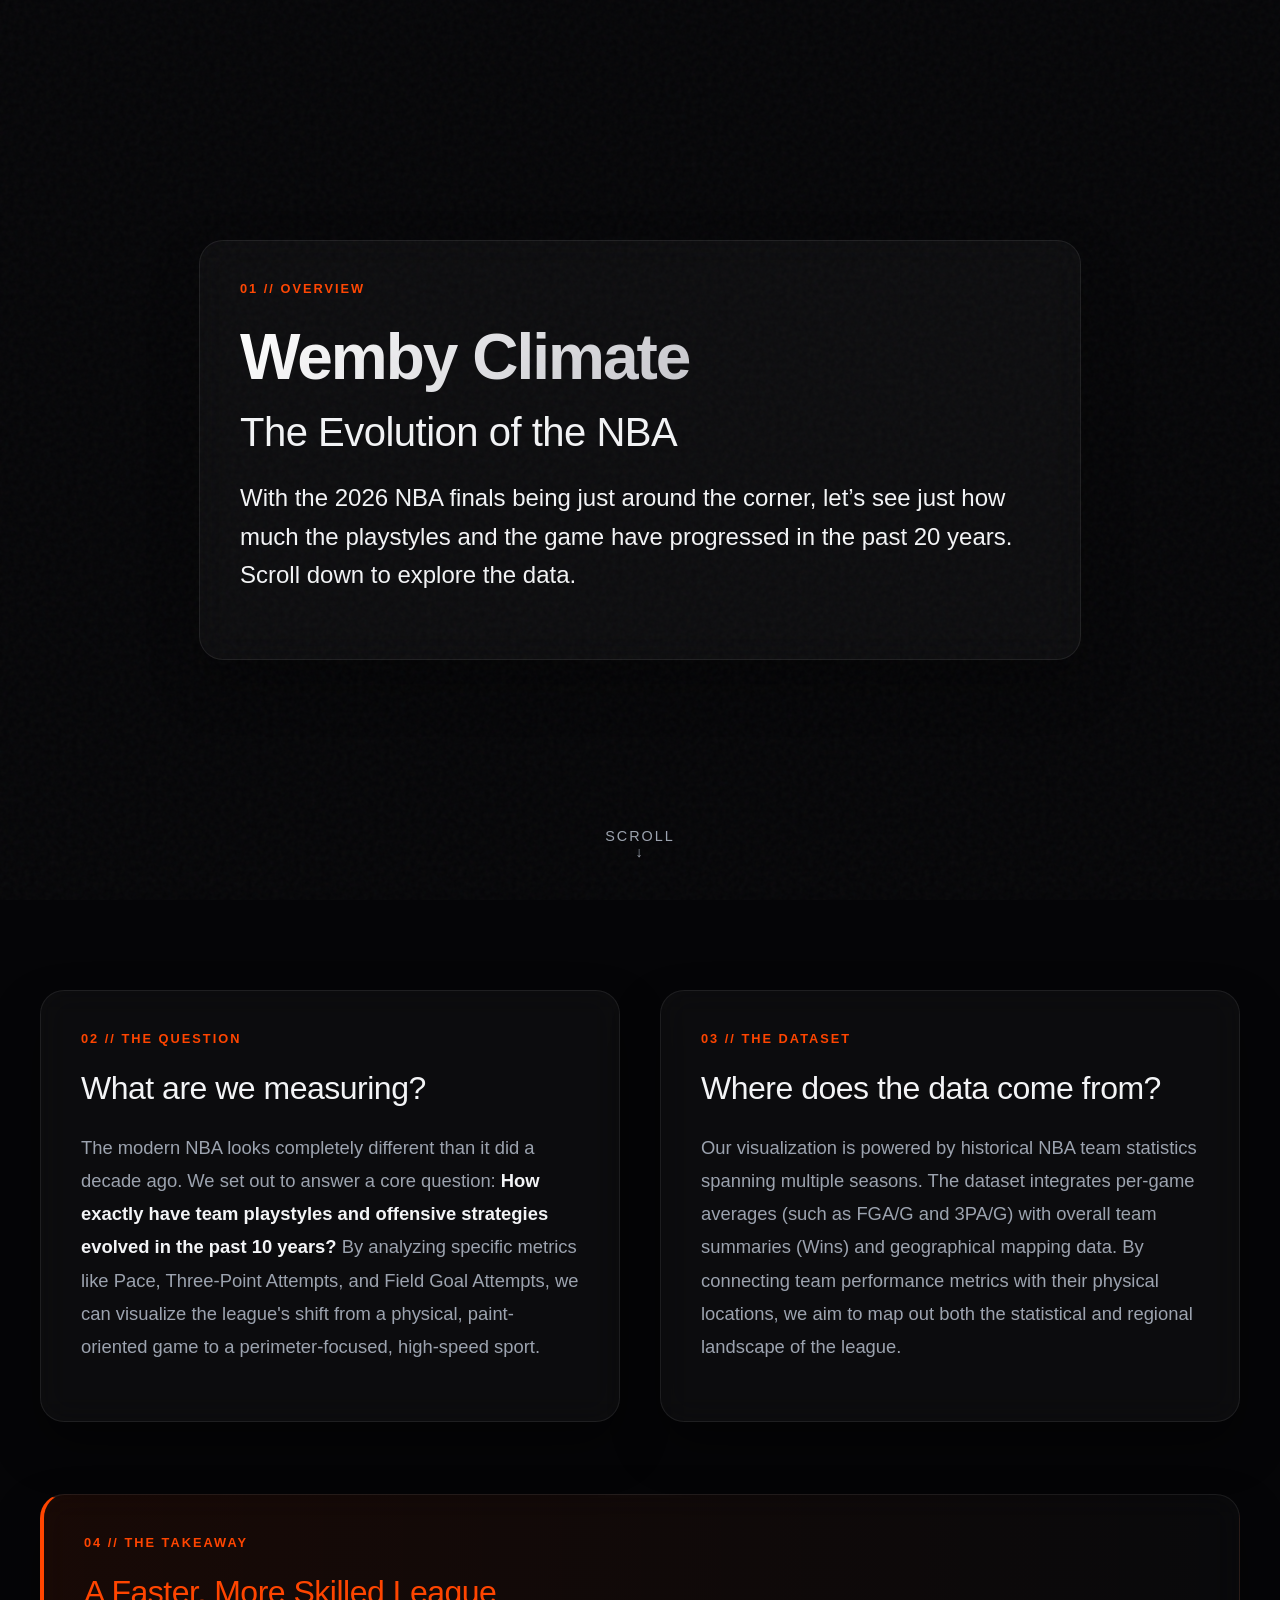
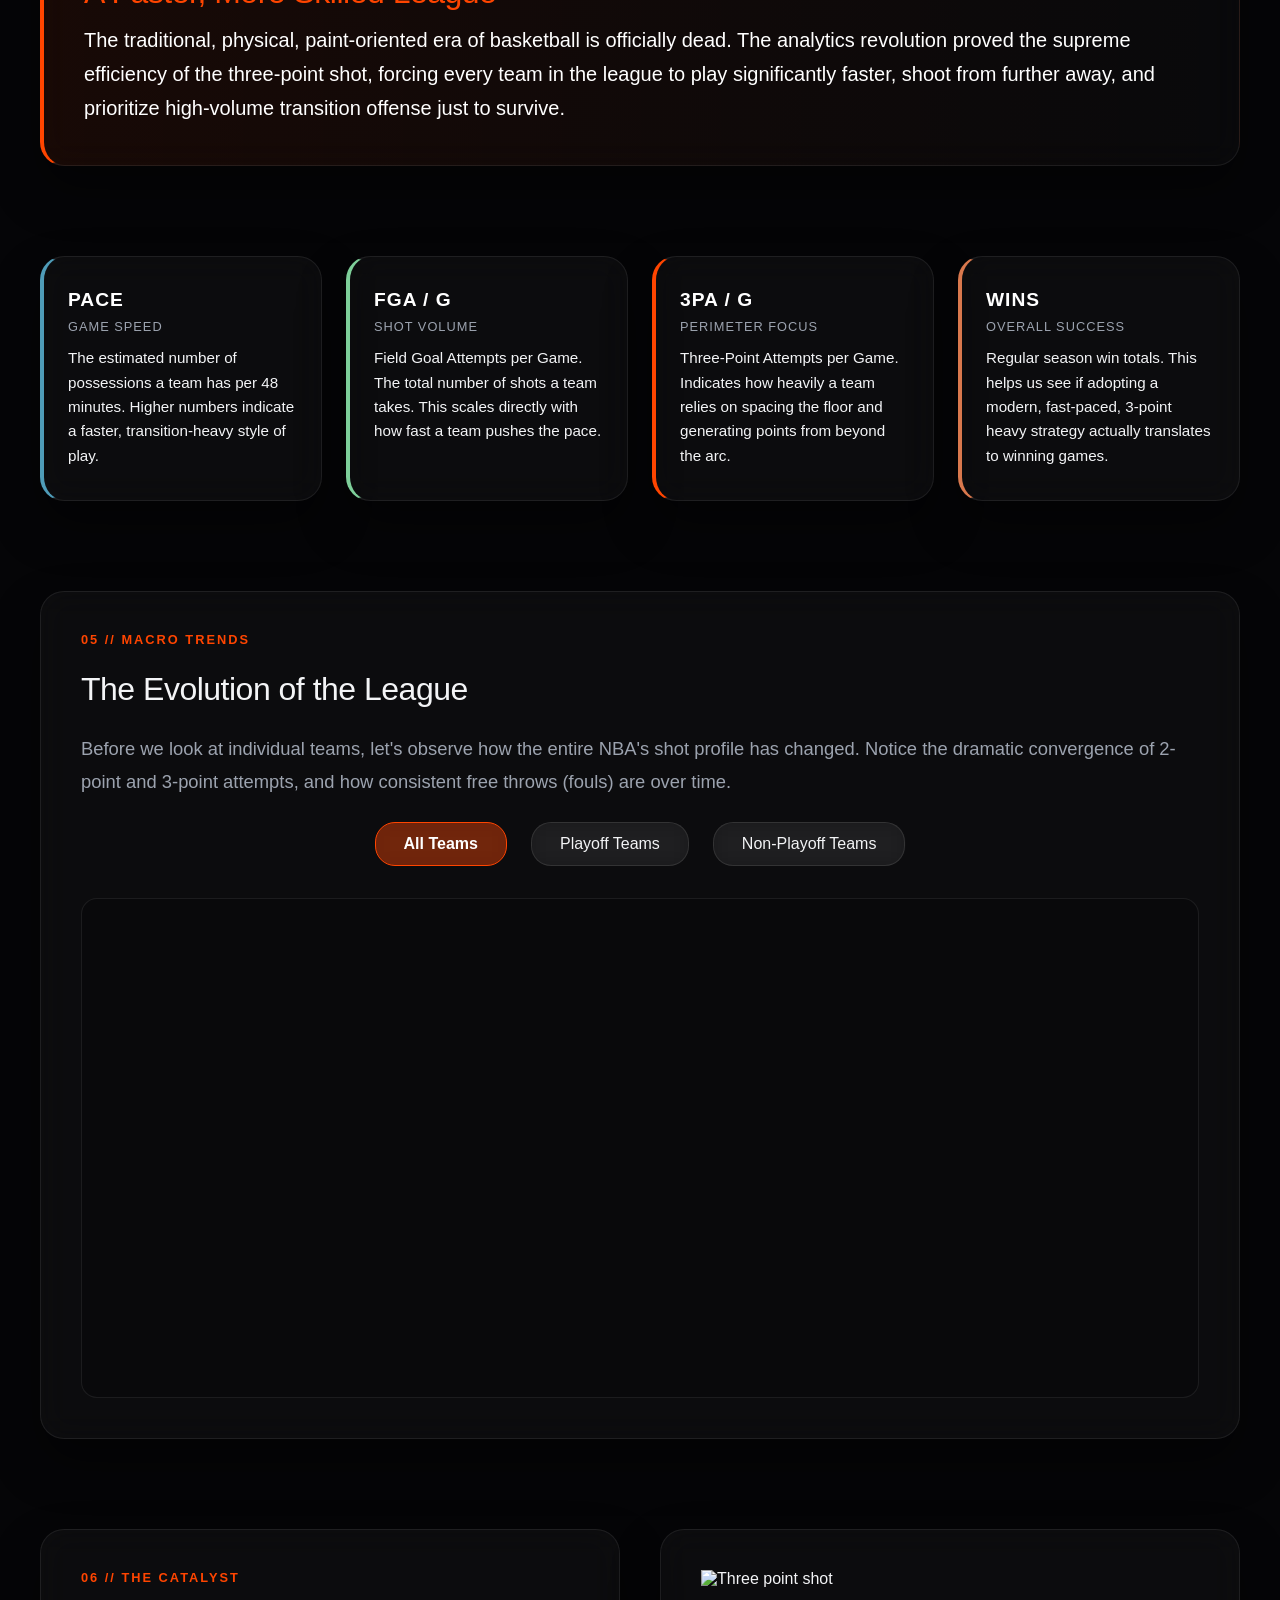
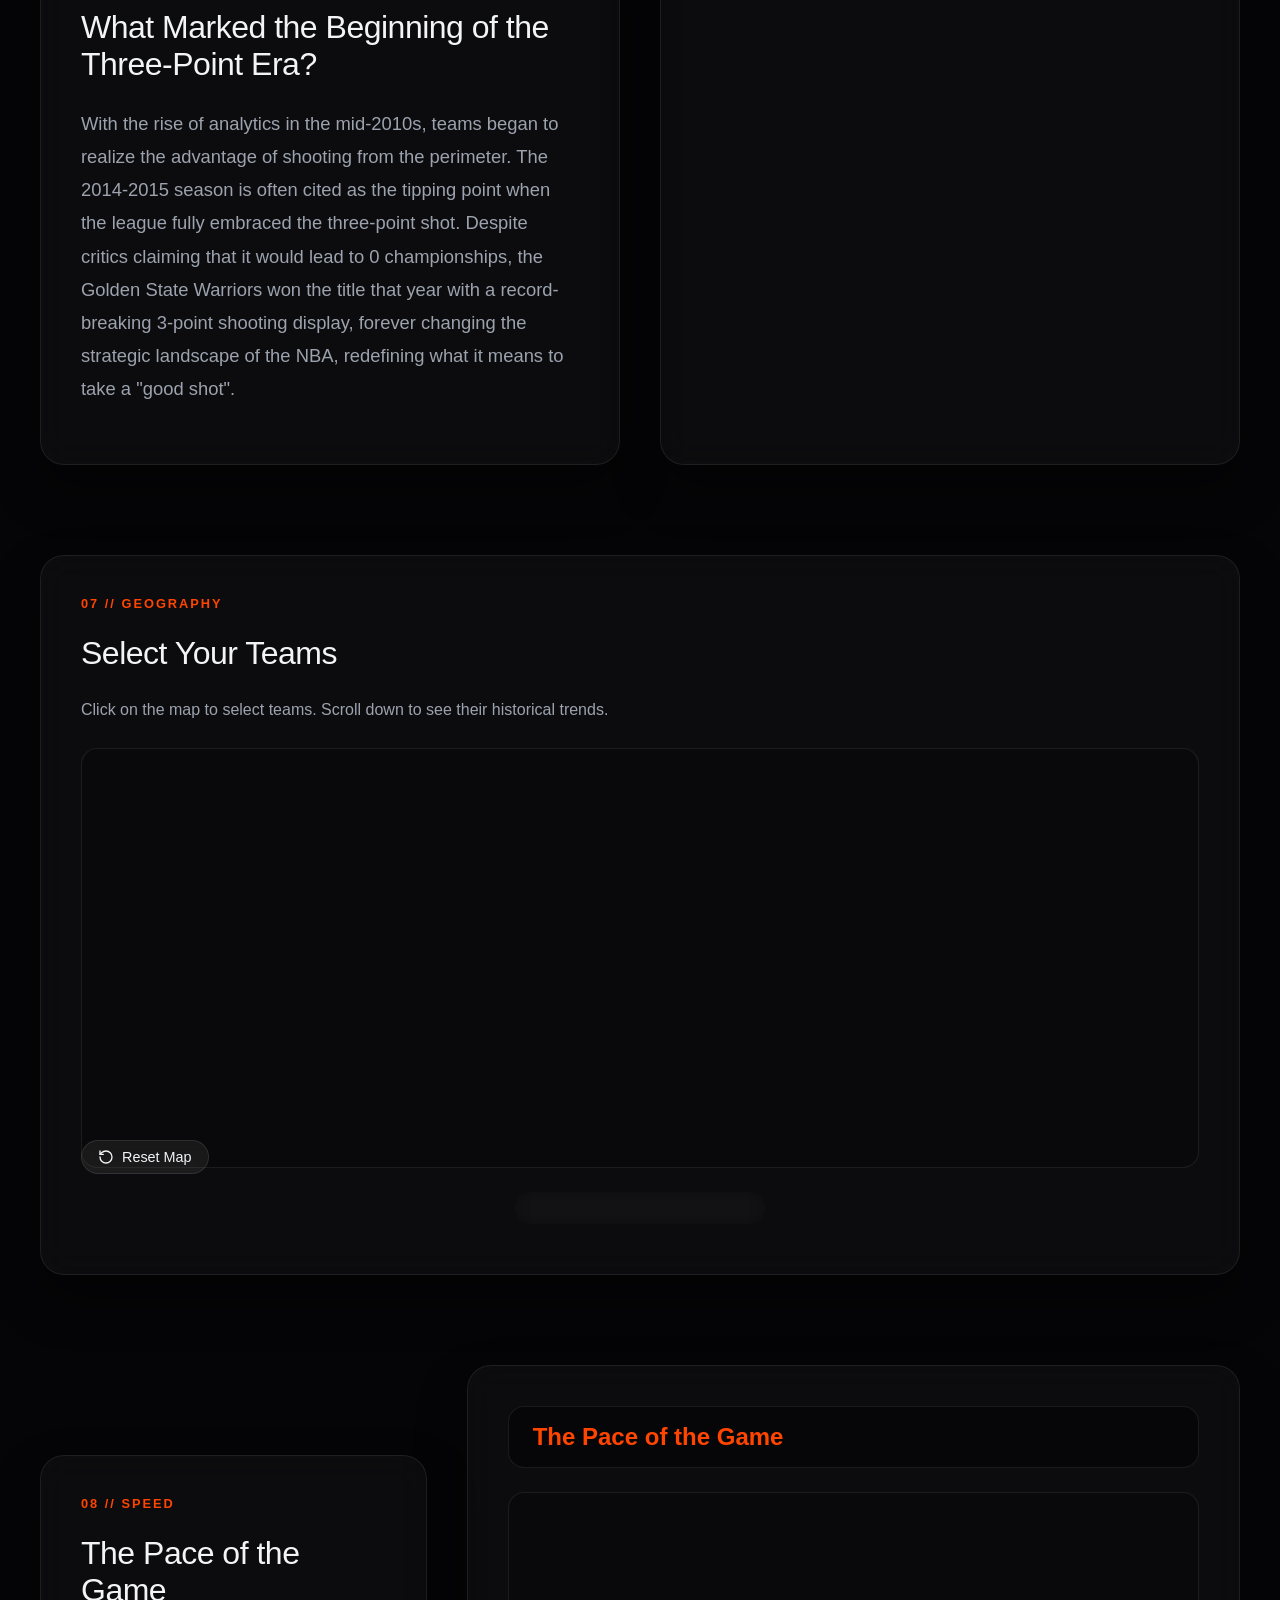
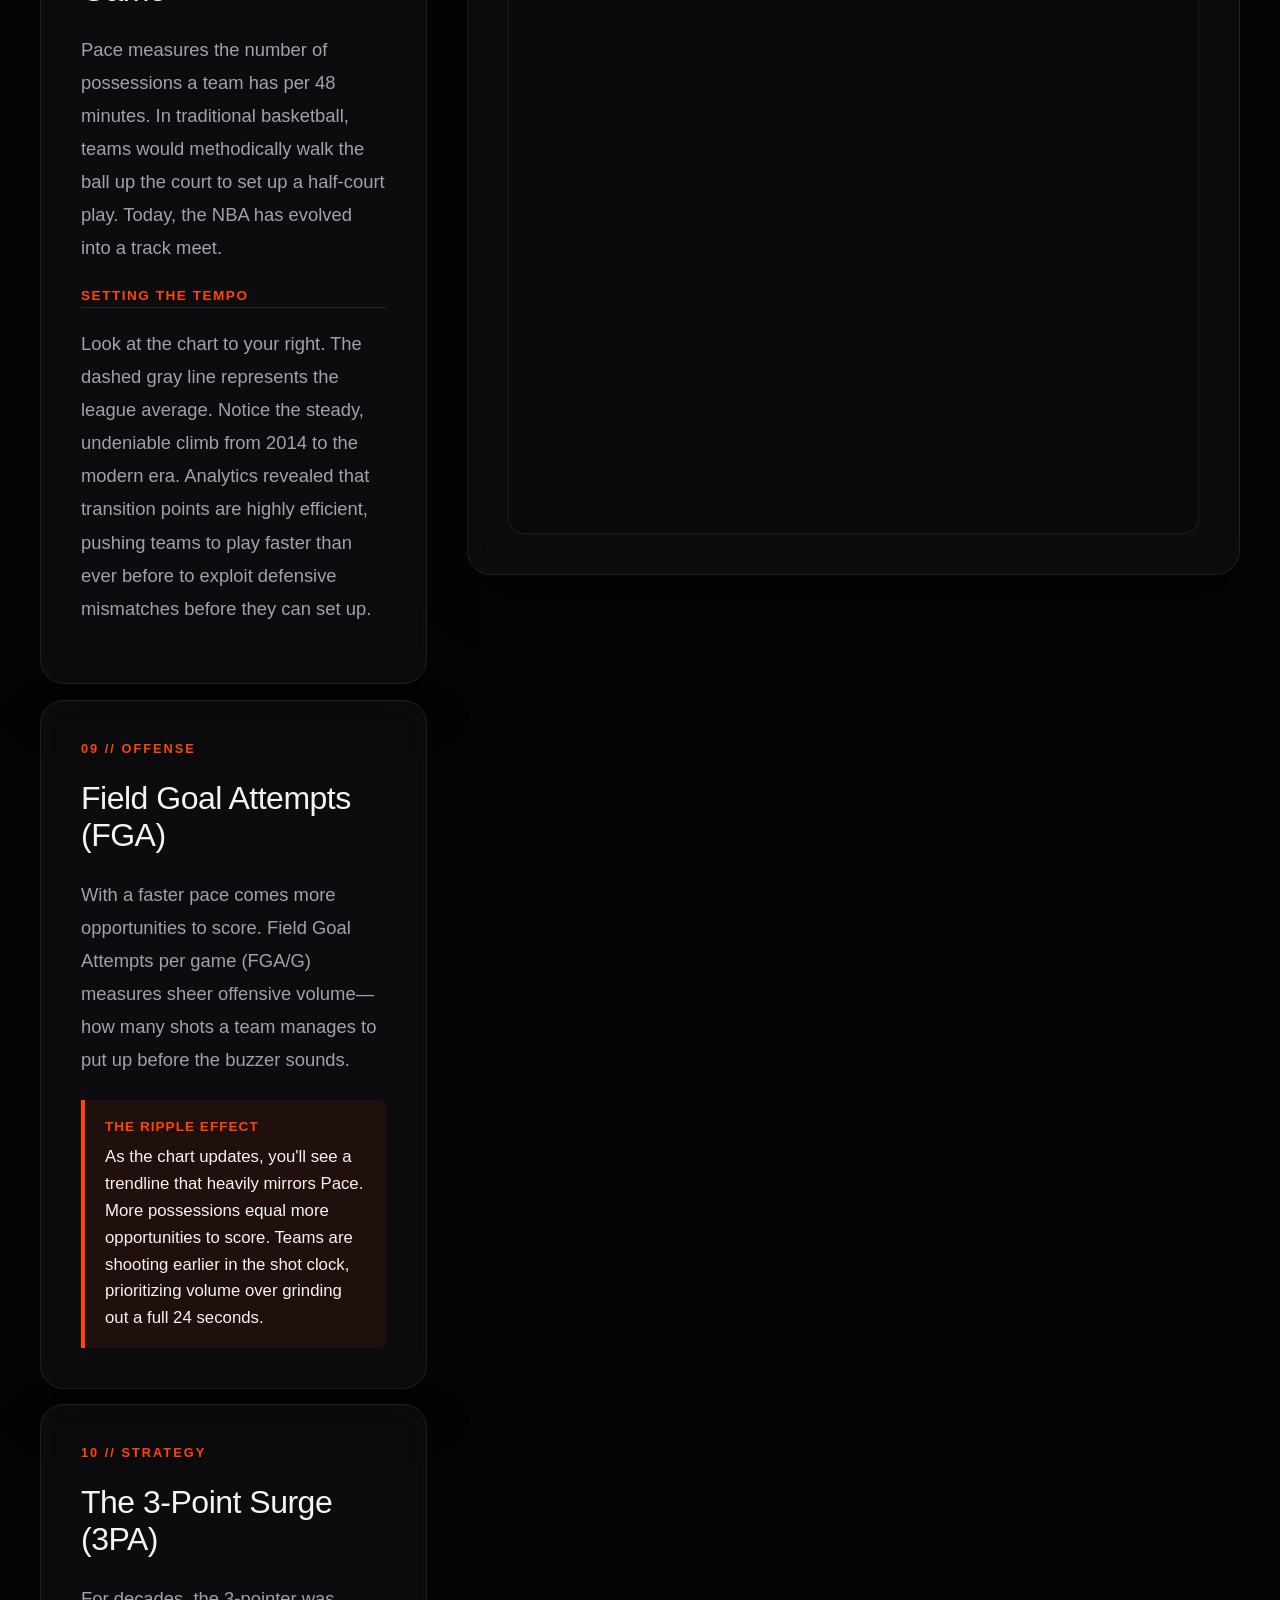
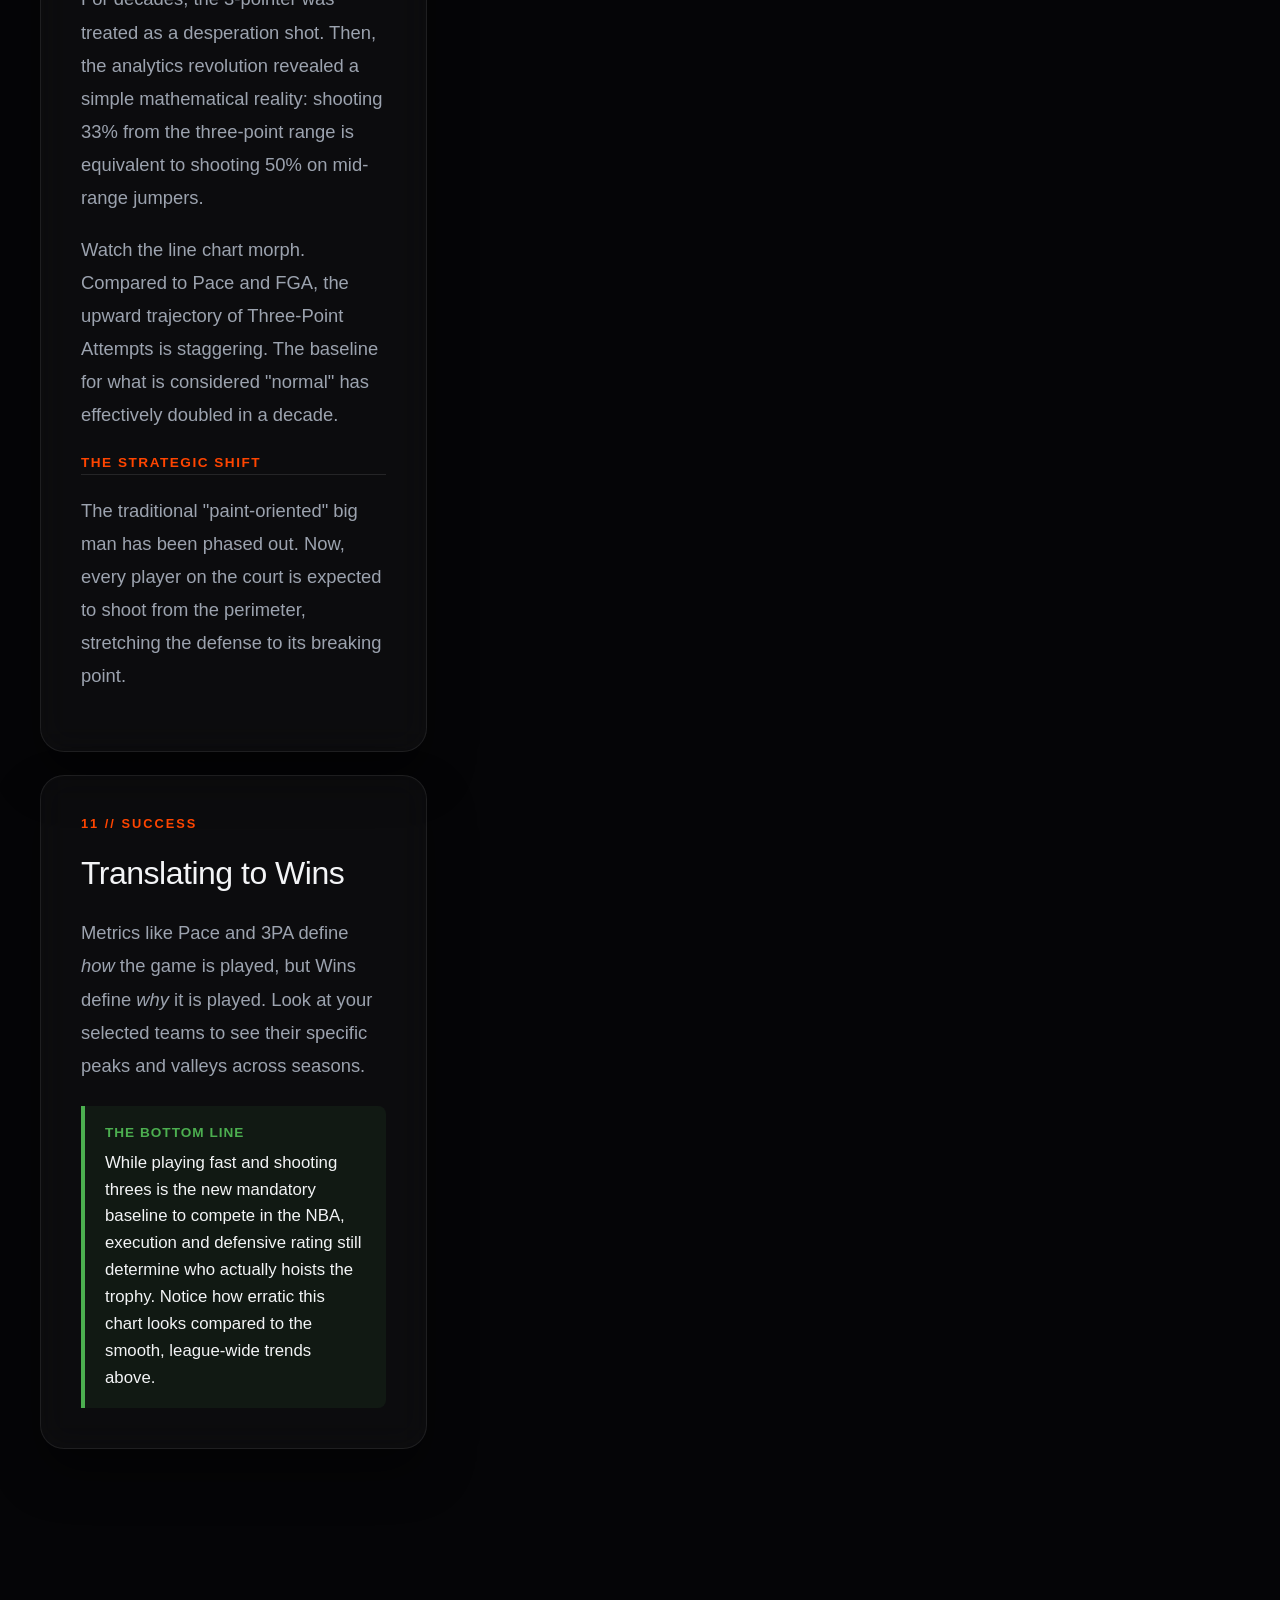
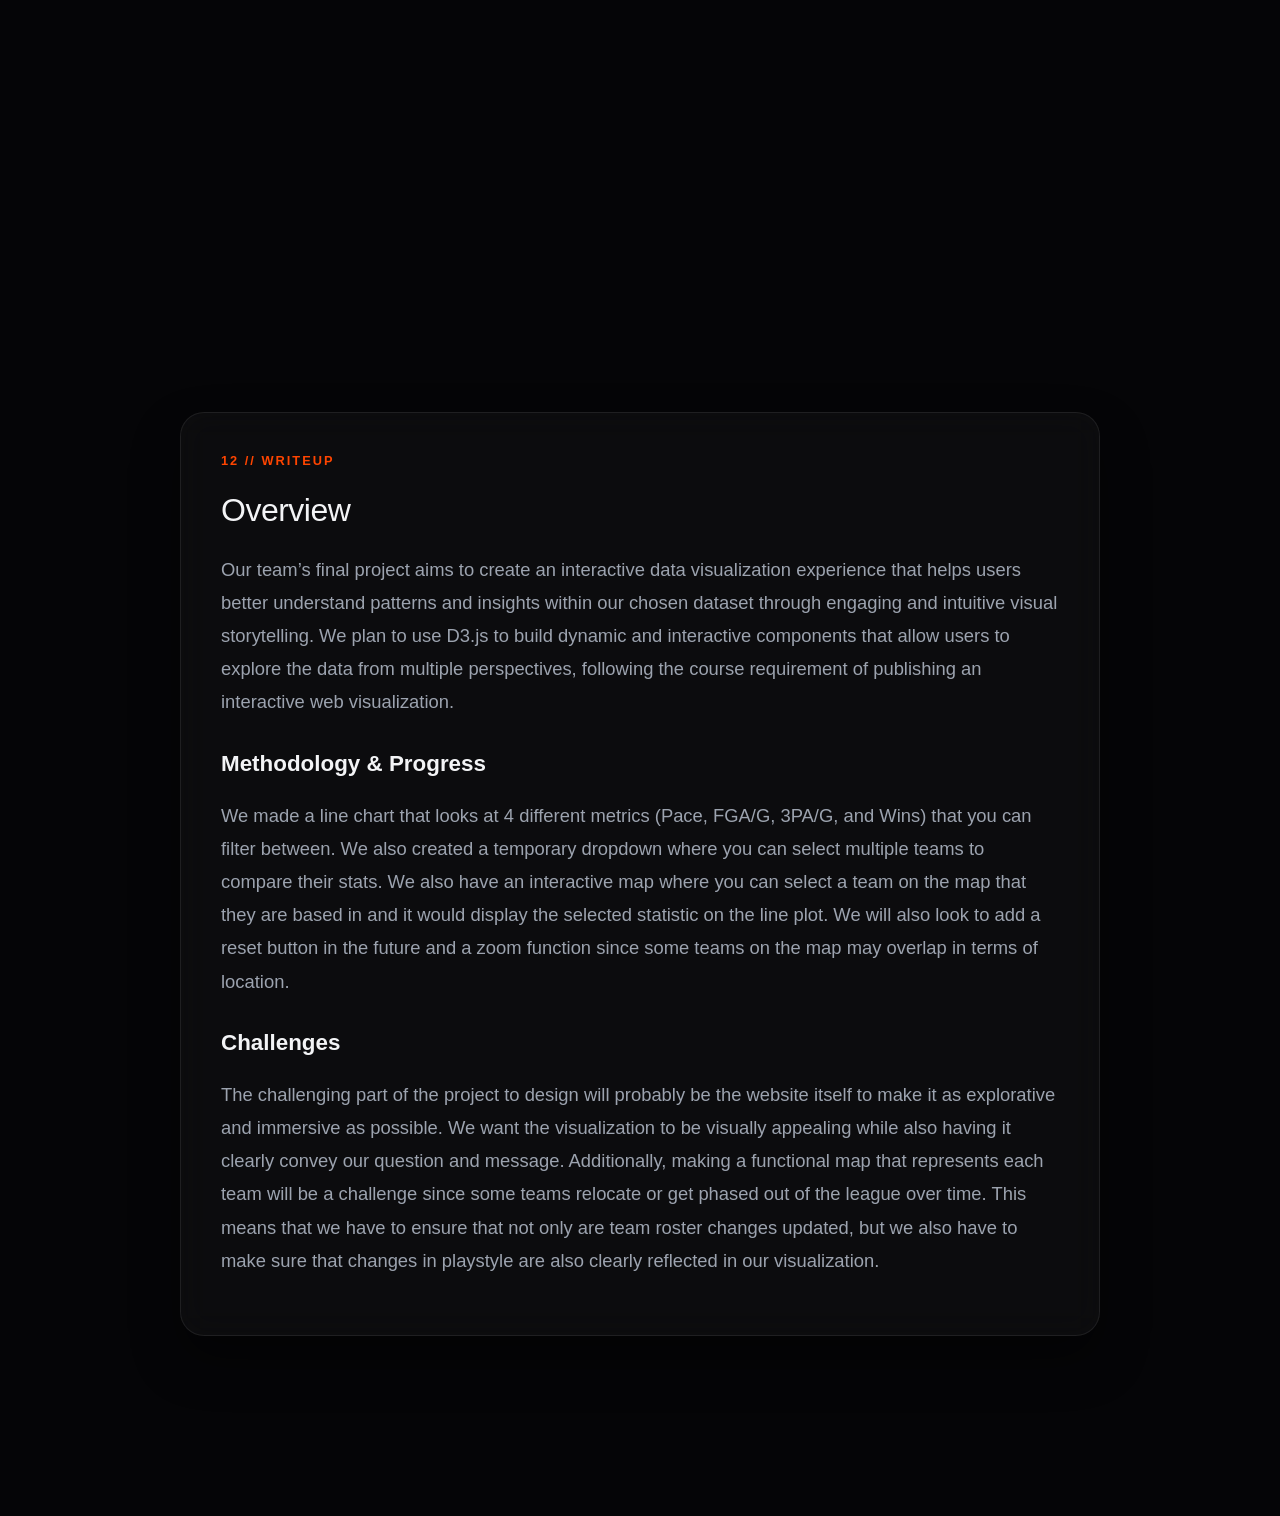
==== index.html @ 4cd80eb4 "changed some wording" ====
<!DOCTYPE html>
<html lang="en">
<head>
    <meta charset="UTF-8">
    <meta name="viewport" content="width=device-width, initial-scale=1.0">
    <link rel="stylesheet" href="style.css">
    <script src="https://d3js.org/d3.v7.min.js"></script>
    <script src="https://cdnjs.cloudflare.com/ajax/libs/topojson/3.0.2/topojson.min.js"></script>
    <title>Wemby Climate</title>
</head>
<body>
    <div class="noise-overlay"></div>

    <header id="hero">
        <div class="hero-video-bg" aria-hidden="true">
            <div id="hero-player"></div>
        </div>
        <div class="hero-content glass-card">
            <div class="badge">01 // OVERVIEW</div>
            <h1>Wemby Climate</h1>
            <h2>The Evolution of the NBA</h2>
            <p>
                With the 2026 NBA finals being just around the corner, let’s see just how much the playstyles and the game have progressed in the past 20 years. 
                Scroll down to explore the data.
            </p>
        </div>
        <div class="scroll-indicator">
            <span>Scroll</span>
            <div class="arrow">↓</div>
        </div>
    </header>

    <section id="context-section">
        <div class="glass-card">
            <div class="badge">02 // THE QUESTION</div>
            <h2>What are we measuring?</h2>
            <p>
                The modern NBA looks completely different than it did a decade ago. We set out to answer a core question: <strong>How exactly have team playstyles and offensive strategies evolved in the past 10 years?</strong> 
                By analyzing specific metrics like Pace, Three-Point Attempts, and Field Goal Attempts, we can visualize the league's shift from a physical, paint-oriented game to a perimeter-focused, high-speed sport.
            </p>
        </div>

        <div class="glass-card">
            <div class="badge">03 // THE DATASET</div>
            <h2>Where does the data come from?</h2>
            <p>
                Our visualization is powered by historical NBA team statistics spanning multiple seasons. 
                The dataset integrates per-game averages (such as FGA/G and 3PA/G) with overall team summaries (Wins) and geographical mapping data. By connecting team performance metrics with their physical locations, we aim to map out both the statistical and regional landscape of the league.
            </p>
        </div>
    </section>

        <!-- NEW: BOTTOM LINE UP FRONT (TAKEAWAY) -->
    <section id="takeaway-section" style="max-width: 1400px; margin: -2vh auto 10vh auto; padding: 0 40px; position: relative; z-index: 10;">
        <div class="glass-card" style="border-left: 4px solid var(--accent); background: linear-gradient(90deg, rgba(255,69,0,0.08) 0%, rgba(255,255,255,0.02) 100%);">
            <div class="badge">04 // THE TAKEAWAY</div>
            <h2 style="color: var(--accent); margin-bottom: 12px;">A Faster, More Skilled League</h2>
            <p style="font-size: 1.25rem; color: #fff; margin: 0; line-height: 1.7;">
                The traditional, physical, paint-oriented era of basketball is officially dead. The analytics revolution proved the supreme efficiency of the three-point shot, forcing every team in the league to play significantly faster, shoot from further away, and prioritize high-volume transition offense just to survive.
            </p>
        </div>
    </section>

    <!-- METRICS CHEAT SHEET -->
    <section id="metrics-glossary" style="max-width: 1400px; margin: 0 auto 10vh auto; padding: 0 40px; position: relative; z-index: 10;">
        <div style="display: grid; grid-template-columns: repeat(auto-fit, minmax(250px, 1fr)); gap: 24px;">
            
            <!-- Pace -->
            <div class="glass-card" style="padding: 32px 24px; border-left: 4px solid #4f9cb8;">
                <h3 style="margin: 0 0 8px 0; font-size: 1.2rem; text-transform: uppercase; letter-spacing: 1px; color: #fff;">Pace</h3>
                <span style="display: block; font-size: 0.8rem; color: var(--muted); text-transform: uppercase; margin-bottom: 12px; letter-spacing: 1px;">Game Speed</span>
                <p style="font-size: 0.95rem; margin: 0; line-height: 1.6; color: var(--text);">The estimated number of possessions a team has per 48 minutes. Higher numbers indicate a faster, transition-heavy style of play.</p>
            </div>

            <!-- FGA -->
            <div class="glass-card" style="padding: 32px 24px; border-left: 4px solid #7ecf9a;">
                <h3 style="margin: 0 0 8px 0; font-size: 1.2rem; text-transform: uppercase; letter-spacing: 1px; color: #fff;">FGA / G</h3>
                <span style="display: block; font-size: 0.8rem; color: var(--muted); text-transform: uppercase; margin-bottom: 12px; letter-spacing: 1px;">Shot Volume</span>
                <p style="font-size: 0.95rem; margin: 0; line-height: 1.6; color: var(--text);">Field Goal Attempts per Game. The total number of shots a team takes. This scales directly with how fast a team pushes the pace.</p>
            </div>

            <!-- 3PA -->
            <div class="glass-card" style="padding: 32px 24px; border-left: 4px solid #FF4500;">
                <h3 style="margin: 0 0 8px 0; font-size: 1.2rem; text-transform: uppercase; letter-spacing: 1px; color: #fff;">3PA / G</h3>
                <span style="display: block; font-size: 0.8rem; color: var(--muted); text-transform: uppercase; margin-bottom: 12px; letter-spacing: 1px;">Perimeter Focus</span>
                <p style="font-size: 0.95rem; margin: 0; line-height: 1.6; color: var(--text);">Three-Point Attempts per Game. Indicates how heavily a team relies on spacing the floor and generating points from beyond the arc.</p>
            </div>

            <!-- Wins -->
            <div class="glass-card" style="padding: 32px 24px; border-left: 4px solid #d9784d;">
                <h3 style="margin: 0 0 8px 0; font-size: 1.2rem; text-transform: uppercase; letter-spacing: 1px; color: #fff;">Wins</h3>
                <span style="display: block; font-size: 0.8rem; color: var(--muted); text-transform: uppercase; margin-bottom: 12px; letter-spacing: 1px;">Overall Success</span>
                <p style="font-size: 0.95rem; margin: 0; line-height: 1.6; color: var(--text);">Regular season win totals. This helps us see if adopting a modern, fast-paced, 3-point heavy strategy actually translates to winning games.</p>
            </div>

        </div>
    </section>


    <section id="evolution-section" style="max-width: 1400px; margin: 5vh auto 10vh auto; padding: 0 40px; position: relative; z-index: 10;">
        <div class="glass-card">
            <div class="badge">05 // MACRO TRENDS</div>
            <h2>The Evolution of the League</h2>
            <p style="margin-bottom: 24px;">Before we look at individual teams, let's observe how the entire NBA's shot profile has changed. Notice the dramatic convergence of 2-point and 3-point attempts, and how consistent free throws (fouls) are over time.</p>

            <!-- Filter Buttons -->
            <div id="evolution-controls" style="display: flex; justify-content: center; flex-wrap: wrap; gap: 24px; margin-bottom: 32px;">
                <button id="btn-all" class="glass-button active-toggle" style="padding: 12px 28px; font-size: 1rem;">All Teams</button>
                <button id="btn-playoffs" class="glass-button" style="padding: 12px 28px; font-size: 1rem;">Playoff Teams</button>
                <button id="btn-non-playoffs" class="glass-button" style="padding: 12px 28px; font-size: 1rem;">Non-Playoff Teams</button>
            </div>

            <div id="evolution-chart" style="width: 100%; height: 500px; background: rgba(0,0,0,0.2); border-radius: 16px; border: 1px solid var(--border); overflow: hidden;"></div>
        </div>
    </section>

     <section id="context-section">
        <div class="glass-card">
            <div class="badge">06 // THE CATALYST</div>
            <h2>What Marked the Beginning of the Three-Point Era?</h2>
            <p>
                With the rise of analytics in the mid-2010s, teams began to realize the advantage of shooting from the perimeter. 
                The 2014-2015 season is often cited as the tipping point when the league fully embraced the three-point shot. Despite critics claiming that it would lead to 0 championships,
                the Golden State Warriors won the title that year with a record-breaking 3-point shooting display, forever changing the strategic landscape of the NBA, redefining what it means to take a "good shot".
            </p>
        </div>

        <div class="glass-card">
            <img src="draymond.gif" alt="Three point shot" class="side-gif" />
        </div>
    </section>
    
    <!-- MAP SECTION -->
    <section id="map-section" style="max-width: 1400px; margin: 5vh auto 10vh auto; padding: 0 40px; position: relative; z-index: 10;">
        <div class="glass-card" style="position: relative; height: 80vh; display: flex; flex-direction: column;">
            <div class="badge">07 // GEOGRAPHY</div>
            <h2 style="margin-bottom: 8px;">Select Your Teams</h2>
            <p style="margin-bottom: 24px; font-size: 1rem;">Click on the map to select teams. Scroll down to see their historical trends.</p>
            
            <div id="map" style="flex-grow: 1; min-height: 0; border-radius: 16px; overflow: hidden; background: rgba(0,0,0,0.2); border: 1px solid var(--border);"></div>
            
            <button id="reset-map-btn" class="glass-button" style="position: absolute; bottom: 100px; left: 40px;">
                <svg width="16" height="16" viewBox="0 0 24 24" fill="none" stroke="currentColor" stroke-width="2" stroke-linecap="round" stroke-linejoin="round">
                    <path d="M3 12a9 9 0 1 0 9-9 9.75 9.75 0 0 0-6.74 2.74L3 8"></path>
                    <path d="M3 3v5h5"></path>
                </svg>
                Reset Map
            </button>
            <div style="text-align: center; margin-top: 24px; padding-bottom: 10px;">
                <a href="#scrolly" class="glass-button" style="display: inline-flex; position: relative; bottom: 0; left: 0; justify-content: center; width: 250px; margin: 0 auto; background: var(--accent); color: white; border: none;">
                Analyze Selected Teams ↓
            </a>
            </div>
        </div>
    </section>

    <!-- SCROLLYTELLING SECTION -->
    <main id="scrolly">
        <article class="scroll-text">
            
            <div class="step" data-step="1">
                <div class="glass-card">
                    <div class="badge">08 // SPEED</div>
                    <h2>The Pace of the Game</h2>
                    <p>Pace measures the number of possessions a team has per 48 minutes. In traditional basketball, teams would methodically walk the ball up the court to set up a half-court play. Today, the NBA has evolved into a track meet.</p>
                    
                    <h4 class="sub-heading">Setting the Tempo</h4>
                    <p>Look at the chart to your right. The dashed gray line represents the league average. Notice the steady, undeniable climb from 2014 to the modern era. Analytics revealed that transition points are highly efficient, pushing teams to play faster than ever before to exploit defensive mismatches before they can set up.</p>
                </div>
            </div>

            <div class="step" data-step="2">
                <div class="glass-card">
                    <div class="badge">09 // OFFENSE</div>
                    <h2>Field Goal Attempts (FGA)</h2>
                    <p>With a faster pace comes more opportunities to score. Field Goal Attempts per game (FGA/G) measures sheer offensive volume—how many shots a team manages to put up before the buzzer sounds.</p>
                    
                    <div class="takeaway-box">
                        <strong>The Ripple Effect</strong> 
                        As the chart updates, you'll see a trendline that heavily mirrors Pace. More possessions equal more opportunities to score. Teams are shooting earlier in the shot clock, prioritizing volume over grinding out a full 24 seconds.
                    </div>
                </div>
            </div>

            <div class="step" data-step="3">
                <div class="glass-card">
                    <div class="badge">10 // STRATEGY</div>
                    <h2>The 3-Point Surge (3PA)</h2>
                    <p>For decades, the 3-pointer was treated as a desperation shot. Then, the analytics revolution revealed a simple mathematical reality: shooting 33% from the three-point range is equivalent to shooting 50% on mid-range jumpers.</p>
                    <p>Watch the line chart morph. Compared to Pace and FGA, the upward trajectory of Three-Point Attempts is staggering. The baseline for what is considered "normal" has effectively doubled in a decade.</p>

                    <h4 class="sub-heading">The Strategic Shift</h4>
                    <p>The traditional "paint-oriented" big man has been phased out. Now, every player on the court is expected to shoot from the perimeter, stretching the defense to its breaking point.</p>
                </div>
            </div>

            <div class="step" data-step="4">
                <div class="glass-card">
                    <div class="badge">11 // SUCCESS</div>
                    <h2>Translating to Wins</h2>
                    <p>Metrics like Pace and 3PA define <em>how</em> the game is played, but Wins define <em>why</em> it is played. Look at your selected teams to see their specific peaks and valleys across seasons.</p>
                    
                    <div class="takeaway-box" style="border-color: #4CAF50; background: rgba(76, 175, 80, 0.08);">
                        <strong style="color: #4CAF50;">The Bottom Line</strong> 
                        While playing fast and shooting threes is the new mandatory baseline to compete in the NBA, execution and defensive rating still determine who actually hoists the trophy. Notice how erratic this chart looks compared to the smooth, league-wide trends above.
                    </div>
                </div>
            </div>

        </article>

        <figure class="sticky-dashboard">
            <div class="dashboard-wrapper glass-card">
                
                <div id="controls" class="glass-controls" style="display: flex; justify-content: space-between; align-items: center; padding: 16px 24px;">
                    <h3 id="chart-title" style="margin: 0; font-size: 1.5rem; color: var(--accent); font-weight: 600;">The Pace of the Game</h3>
                    
                    <div id="team-logos" aria-label="Selected team logos"></div>

                    <!-- Hidden toggles synced with JS -->
                    <div id="metric-toggle" style="display: none;">
                        <label><input type="radio" name="metric" value="pace" checked> Pace</label>
                        <label><input type="radio" name="metric" value="fga_per_game"> FGA/G</label>
                        <label><input type="radio" name="metric" value="x3pa_per_game"> 3PA/G</label>
                        <label><input type="radio" name="metric" value="wins"> Wins</label>
                    </div>
                </div>

                <section id="dashboard-wrap" style="display: flex; flex-direction: column; flex-grow: 1;">
                    <div id="dashboard" style="flex-grow: 1;">
                        <div id="chart" style="flex: 1; height: 100%;"></div>
                    </div>
                </section>
            </div>
        </figure>
    </main>

    <section id="writeup-section">
        <div class="glass-card">
            <div class="badge">12 // WRITEUP</div>
            <h2>Overview</h2>
            <p>
                Our team’s final project aims to create an interactive data visualization experience 
                that helps users better understand patterns and insights within our chosen dataset 
                through engaging and intuitive visual storytelling. We plan to use D3.js to build 
                dynamic and interactive components that allow users to explore the data from multiple 
                perspectives, following the course requirement of publishing an interactive web visualization.
            </p>
            
            <div class="writeup-content">
                <h3>Methodology & Progress</h3>
                <p>
                    We made a line chart that looks at 4 different metrics (Pace, FGA/G, 3PA/G, and Wins) that you 
                    can filter between. We also created a temporary dropdown where you can select multiple teams to 
                    compare their stats. We also have an interactive map where you can select a team on the map that 
                    they are based in and it would display the selected statistic on the line plot. We will also look 
                    to add a reset button in the future and a zoom function since some teams on the map may overlap in
                    terms of location.                
                </p>

                <h3>Challenges</h3>
                <p>
                    The challenging part of the project to design will probably be the website itself to make it as 
                    explorative and immersive as possible. We want the visualization to be visually appealing 
                    while also having it clearly convey our question and message. Additionally, making a functional 
                    map that represents each team will be a challenge since some teams relocate or get phased out of 
                    the league over time. This means that we have to ensure that not only are team roster changes updated, 
                    but we also have to make sure that changes in playstyle are also clearly reflected in our visualization.                
                </p>
            </div>
        </div>
    </section>

    <script src="heroVideo.js"></script>
    <script src="visualization.js" type="module"></script>
    <script src="scrolly.js"></script>
</body>
</html>
---- style.css ----
html {
  scroll-behavior: smooth;
}
:root {
  --bg: #050507;               
  --surface: rgba(255, 255, 255, 0.03); 
  --border: rgba(255, 255, 255, 0.08);
  --text: #f3f4f6;             
  --muted: #9ca3af;            
  --accent: #FF4500;           
}

* { box-sizing: border-box; }

body {
  margin: 0;
  font-family: "Helvetica Neue", "Inter", sans-serif;
  color: var(--text);
  background-color: var(--bg);
  -webkit-font-smoothing: antialiased;
}

.noise-overlay {
  position: fixed; top: 0; left: 0; width: 100vw; height: 100vh;
  background: url('data:image/svg+xml;utf8,%3Csvg viewBox="0 0 200 200" xmlns="http://www.w3.org/2000/svg"%3E%3Cfilter id="noiseFilter"%3E%3CfeTurbulence type="fractalNoise" baseFrequency="0.85" numOctaves="3" stitchTiles="stitch"/%3E%3C/filter%3E%3Crect width="100%25" height="100%25" filter="url(%23noiseFilter)" opacity="0.04"/%3E%3C/svg%3E');
  pointer-events: none; z-index: 999;
}

/* --- HERO SECTION WITH VIDEO --- */
#hero {
  height: 100vh;
  display: flex;
  flex-direction: column;
  justify-content: center;
  align-items: center;
  position: relative;
  background: #050507;
  overflow: hidden;
}

#hero::after {
  content: "";
  position: absolute;
  inset: 0;
  z-index: 1;
  background: linear-gradient(to bottom, rgba(5, 5, 7, 0.35) 0%, rgba(5, 5, 7, 1) 100%);
  pointer-events: none;
}

.hero-video-bg {
  position: absolute;
  inset: 0;
  z-index: 0;
  overflow: hidden;
  background: #050507;
}

.hero-video-bg iframe,
#hero-player {
  position: absolute !important;
  top: 50% !important;
  left: 50% !important;
  width: 100vw !important;
  height: 56.25vw !important;
  min-width: 177.78vh !important;
  min-height: 100vh !important;
  /* THE FIX: Added scale(1.2) to push the title off the top of the screen! */
  transform: translate(-50%, -50%) scale(1.2) !important;
  pointer-events: none;
}

.hero-video-bg iframe {
  border: 0;
}

.hero-content {
  position: relative;
  z-index: 2;
}

.hero-content h2 {
  font-size: 2.5rem; 
  margin-bottom: 24px;
}

.hero-content p {
  font-size: 1.5rem; 
  line-height: 1.6;
  color: var(--text); 
  max-width: 800px; 
}

/* --- CONTEXT SECTION (Question & Dataset) --- */
#context-section {
  max-width: 1400px;
  margin: 10vh auto;
  padding: 0 40px;
  display: grid;
  grid-template-columns: 1fr 1fr;
  gap: 40px;
  position: relative;
  z-index: 10;
}

#context-section .glass-card {
  max-width: 100%; 
  margin: 0;
}

#context-section strong {
  color: var(--text);
  font-weight: 600;
}

@media (max-width: 1000px) {
  #context-section {
    grid-template-columns: 1fr; 
    padding: 0 20px;
  }
}

.scroll-indicator {
  position: absolute;
  z-index: 2;
  bottom: 40px;
  text-align: center;
  font-size: 0.9rem;
  letter-spacing: 2px;
  color: var(--muted);
  text-transform: uppercase;
  animation: bounce 2s infinite;
}

@keyframes bounce {
  0%, 20%, 50%, 80%, 100% { transform: translateY(0); }
  40% { transform: translateY(-10px); }
  60% { transform: translateY(-5px); }
}

/* --- SCROLLYTELLING LAYOUT --- */
#scrolly {
  display: flex;
  max-width: 1600px;
  margin: 0 auto;
  padding: 0 40px;
  position: relative;
}

.scroll-text {
  flex: 1;
  padding: 10vh 0 50vh 0; 
  max-width: 450px;
  z-index: 10;
}

.step {
  min-height: 80vh; 
  display: flex;
  flex-direction: column;
  justify-content: center;
  opacity: 0.2; 
  transform: translateY(20px);
  transition: all 0.6s cubic-bezier(0.16, 1, 0.3, 1);
}

.step.is-active {
  opacity: 1; 
  transform: translateY(0);
}

.sticky-dashboard {
  flex: 2;
  position: sticky;
  top: 5vh; 
  height: 90vh; 
  margin: 0 0 0 40px;
  z-index: 5;
}

.dashboard-wrapper {
  height: 100%;
  display: flex;
  flex-direction: column;
  padding: 24px;
}

#team-logos { 
  display: flex !important; 
  flex-direction: row !important; 
  flex-wrap: wrap; 
  justify-content: flex-end; 
  align-items: center;
  gap: 12px; /* Gives the larger pills more breathing room */
  width: auto; 
  max-width: 65%; /* Allows more room in the header for the names */
}

/* Transforms the tiny circle into a sleek glass pill */
#team-logos .logo-chip { 
  position: relative !important; 
  flex-shrink: 0; 
  height: auto; 
  padding: 6px 16px 6px 6px; /* Pill shape padding */
  border-radius: 30px; 
  background: rgba(255, 255, 255, 0.05); 
  backdrop-filter: blur(10px);
  -webkit-backdrop-filter: blur(10px);
  border: 1px solid rgba(255, 255, 255, 0.15); 
  display: flex; 
  align-items: center; 
  gap: 10px; /* Space between the logo and the text */
  box-shadow: 0 4px 12px rgba(0, 0, 0, 0.2); 
  transition: all 0.3s ease;
}

/* Larger, cleaner logo */
#team-logos img { 
  width: 32px; 
  height: 32px; 
  border-radius: 50%;
  background: #fff; /* Keeps white backgrounds clean */
  padding: 2px;
  object-fit: contain; 
}

/* New style for the team name text */
.team-name-label {
  font-size: 0.95rem;
  font-weight: 500;
  color: var(--text);
  white-space: nowrap; /* Prevents long names from stacking weirdly */
}

/* Fallback for teams without a logo image */
.fallback-logo {
  width: 32px;
  height: 32px;
  border-radius: 50%;
  background: var(--accent);
  color: #fff;
  display: grid;
  place-items: center;
  font-size: 0.8rem;
  font-weight: bold;
}

@media (max-width: 1000px) {
  #dashboard { 
    flex-direction: column; 
  }
  #map, #chart { 
    min-height: 420px; 
  }
}

/* --- GLASSMORPHISM COMPONENTS --- */
/* Custom Call-out Box for Key Insights */
.takeaway-box {
    margin-top: 24px;
    padding: 16px 20px;
    background: rgba(255, 69, 0, 0.08); /* Faint glow using your neon orange accent */
    border-left: 4px solid var(--accent);
    border-radius: 0 8px 8px 0;
    font-size: 1.05rem;
    line-height: 1.6;
    color: var(--text);
}

.takeaway-box strong {
    display: block;
    color: var(--accent);
    margin-bottom: 6px;
    text-transform: uppercase;
    font-size: 0.85rem;
    letter-spacing: 1px;
}

.glass-card {
  background: var(--surface);
  backdrop-filter: blur(16px);
  -webkit-backdrop-filter: blur(16px);
  border: 1px solid var(--border);
  border-radius: 24px;
  padding: 40px;
  box-shadow: 0 24px 48px rgba(0, 0, 0, 0.4);
}

.badge { font-size: 0.8rem; letter-spacing: 2px; color: var(--accent); margin-bottom: 24px; font-weight: 600; }
h1 { font-size: 4rem; font-weight: 800; margin: 0 0 16px; letter-spacing: -2px; background: linear-gradient(135deg, #fff 0%, #a1a1aa 100%); -webkit-background-clip: text; -webkit-text-fill-color: transparent; }
h2 { font-size: 2rem; font-weight: 300; margin: 0 0 24px; letter-spacing: -0.5px; }
p { font-size: 1.15rem; line-height: 1.8; color: var(--muted); font-weight: 300; }
h4.sub-heading {
    font-size: 0.85rem;
    text-transform: uppercase;
    letter-spacing: 1.5px;
    color: var(--accent);
    margin: 24px 0 8px 0;
    border-bottom: 1px solid rgba(255, 255, 255, 0.1);
    padding-bottom: 4px;
}

/* --- DASHBOARD SPECIFICS --- */
.glass-controls { margin-bottom: 24px; display: flex; gap: 24px; background: rgba(0,0,0,0.4); padding: 16px 24px; border-radius: 16px; border: 1px solid var(--border); }
#metric-toggle input[type="radio"] { accent-color: var(--accent); }
#dashboard-wrap { 
  position: relative; 
  flex-grow: 1; 
  min-height: 600px; 
}

#dashboard { 
  display: flex; 
  flex-direction: column; 
  align-items: stretch; 
  gap: 24px; 
  height: 100%; 
}

#map { 
  background: rgba(0,0,0,0.2); 
  border-radius: 16px; 
  border: 1px solid var(--border); 
  flex: 1.5; 
  min-height: 0;
  overflow: hidden;
  position: relative;
}

#chart { 
  background: rgba(0,0,0,0.2); 
  border-radius: 16px; 
  border: 1px solid var(--border); 
  flex: 1; 
  min-height: 0;
  overflow: hidden;
}

/* NEW GLASS BUTTON */
.glass-button {
  position: absolute;
  bottom: 16px;
  left: 16px; /* Placed over the map */
  background: rgba(255, 255, 255, 0.05);
  backdrop-filter: blur(10px);
  -webkit-backdrop-filter: blur(10px);
  border: 1px solid rgba(255, 255, 255, 0.1);
  color: var(--text);
  padding: 8px 16px;
  border-radius: 20px;
  cursor: pointer;
  display: flex;
  align-items: center;
  gap: 8px;
  font-size: 0.9rem;
  transition: all 0.3s ease;
  z-index: 10;
}

.glass-button:hover {
  background: rgba(255, 69, 0, 0.2); 
  border-color: var(--accent);
  color: var(--accent);
}

svg text { fill: var(--muted) !important; }
.grid line { stroke: rgba(255,255,255,0.05); }
.domain { stroke: rgba(255,255,255,0.1); }

/* --- Tooltip Styles --- */
.map-tooltip {
  position: absolute;
  pointer-events: none; 
  background: rgba(10, 10, 12, 0.85);
  backdrop-filter: blur(12px);
  -webkit-backdrop-filter: blur(12px);
  border: 1px solid var(--accent);
  border-radius: 12px;
  padding: 12px 16px;
  display: flex;
  align-items: center;
  gap: 16px;
  box-shadow: 0 8px 32px rgba(0, 0, 0, 0.6);
  color: var(--text);
  z-index: 1000;
  opacity: 0; 
}

.map-tooltip img {
  width: 45px;
  height: 45px;
  object-fit: contain;
}

.map-tooltip h4 {
  margin: 0;
  font-size: 1.15rem;
  font-weight: 600;
  letter-spacing: 0.5px;
}

/* --- WRITEUP SECTION --- */
#writeup-section {
  max-width: 1000px;
  margin: 10vh auto 20vh auto;
  padding: 0 40px;
}

#writeup-section h3 { margin-top: 32px; font-size: 1.4rem; }

@media (max-width: 1000px) {
  #scrolly { flex-direction: column; padding: 0 20px; }
  .sticky-dashboard { position: relative; top: 0; height: 80vh; margin: 40px 0; }
  .scroll-text { max-width: 100%; padding: 5vh 0; }
  .step { min-height: auto; margin-bottom: 5vh; opacity: 1; transform: none; }
}

/* --- NEW MAP SECTION --- */
#map-section {
  max-width: 1400px;
  margin: 5vh auto 10vh auto;
  padding: 0 40px;
  position: relative;
  z-index: 10;
}

#map-section .glass-card {
  max-width: 100%;
}

#dashboard { 
  display: flex; 
  flex-direction: column; 
  align-items: stretch; 
  height: 100%; 
  width: 100%;
}
/* Active state for filter buttons */
.glass-button.active-toggle {
    background: rgba(255, 69, 0, 0.4); /* Stronger orange for active state */
    border-color: var(--accent);
    color: #fff;
    font-weight: 600;
}


#evolution-controls .glass-button {
  position: static;
  bottom: unset;
  left: unset;
}

.glass-card .side-gif{
  width: 100%;
  height: auto;
}
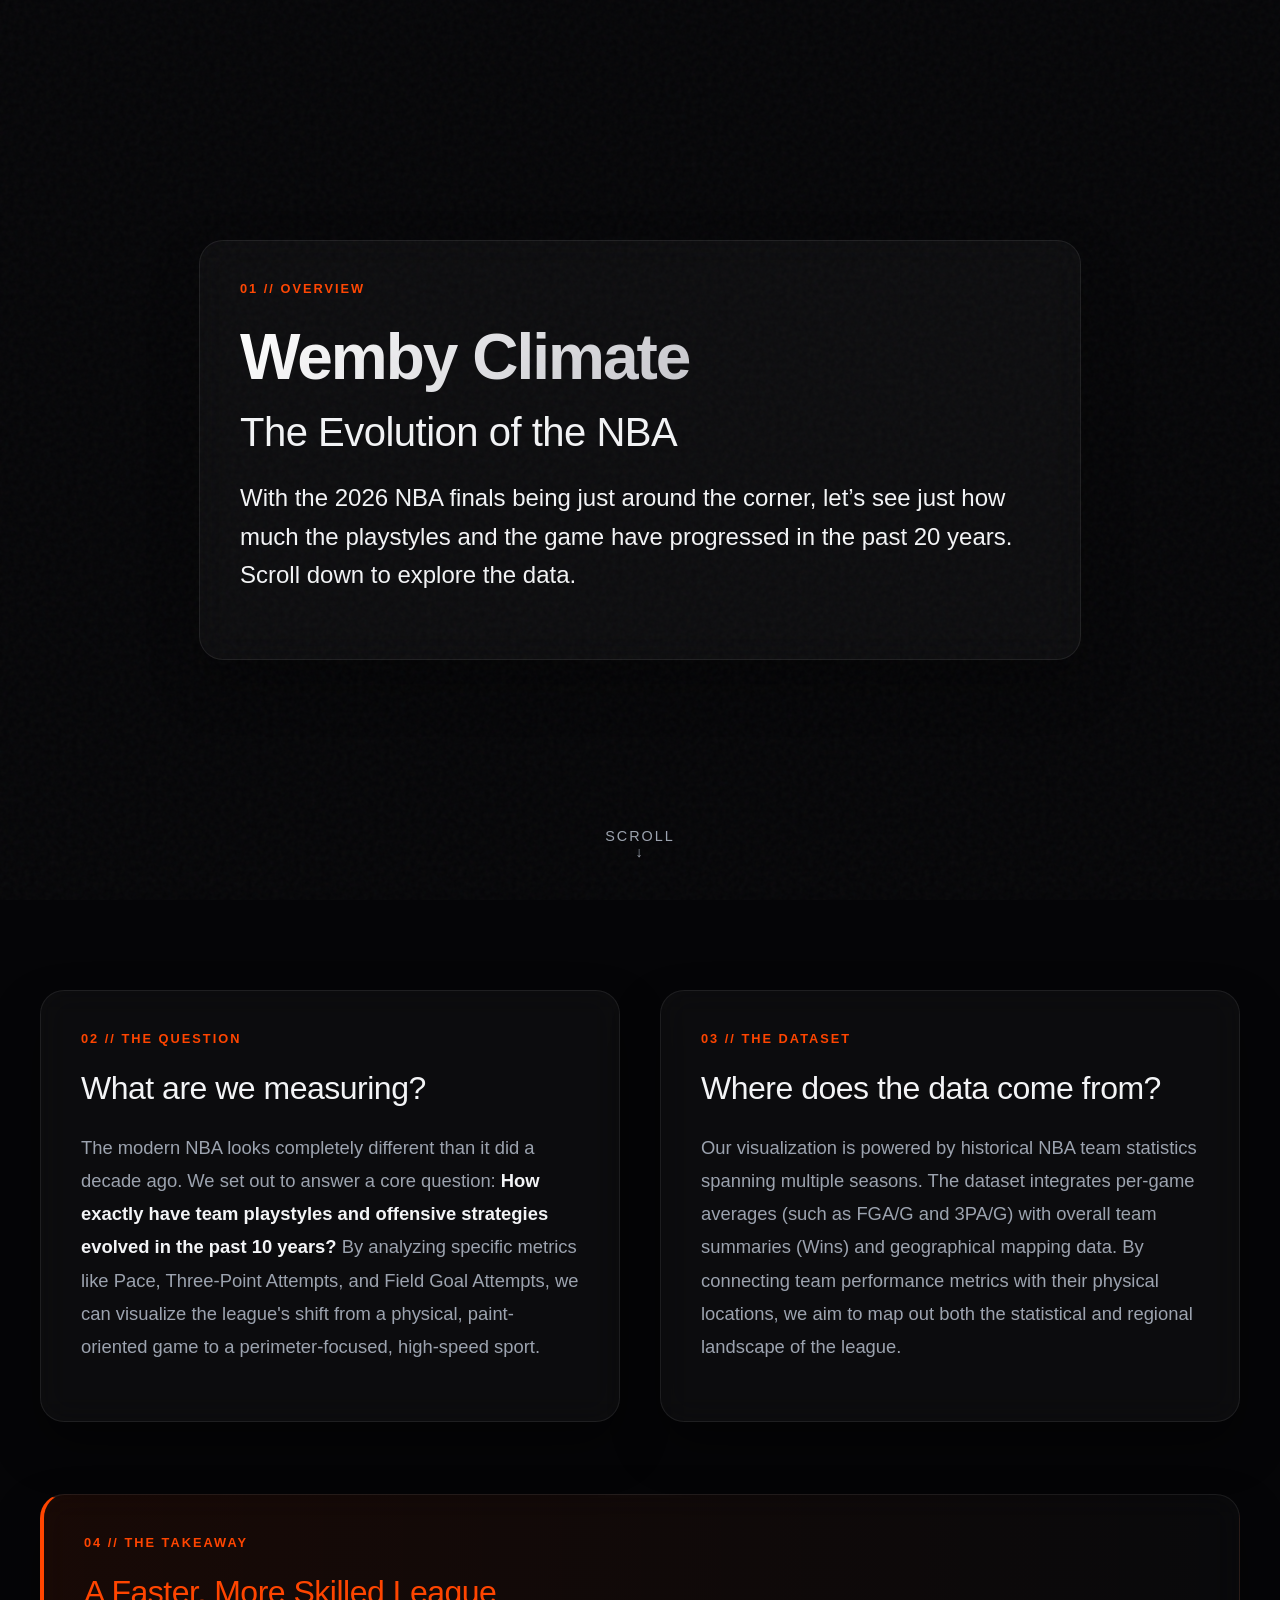
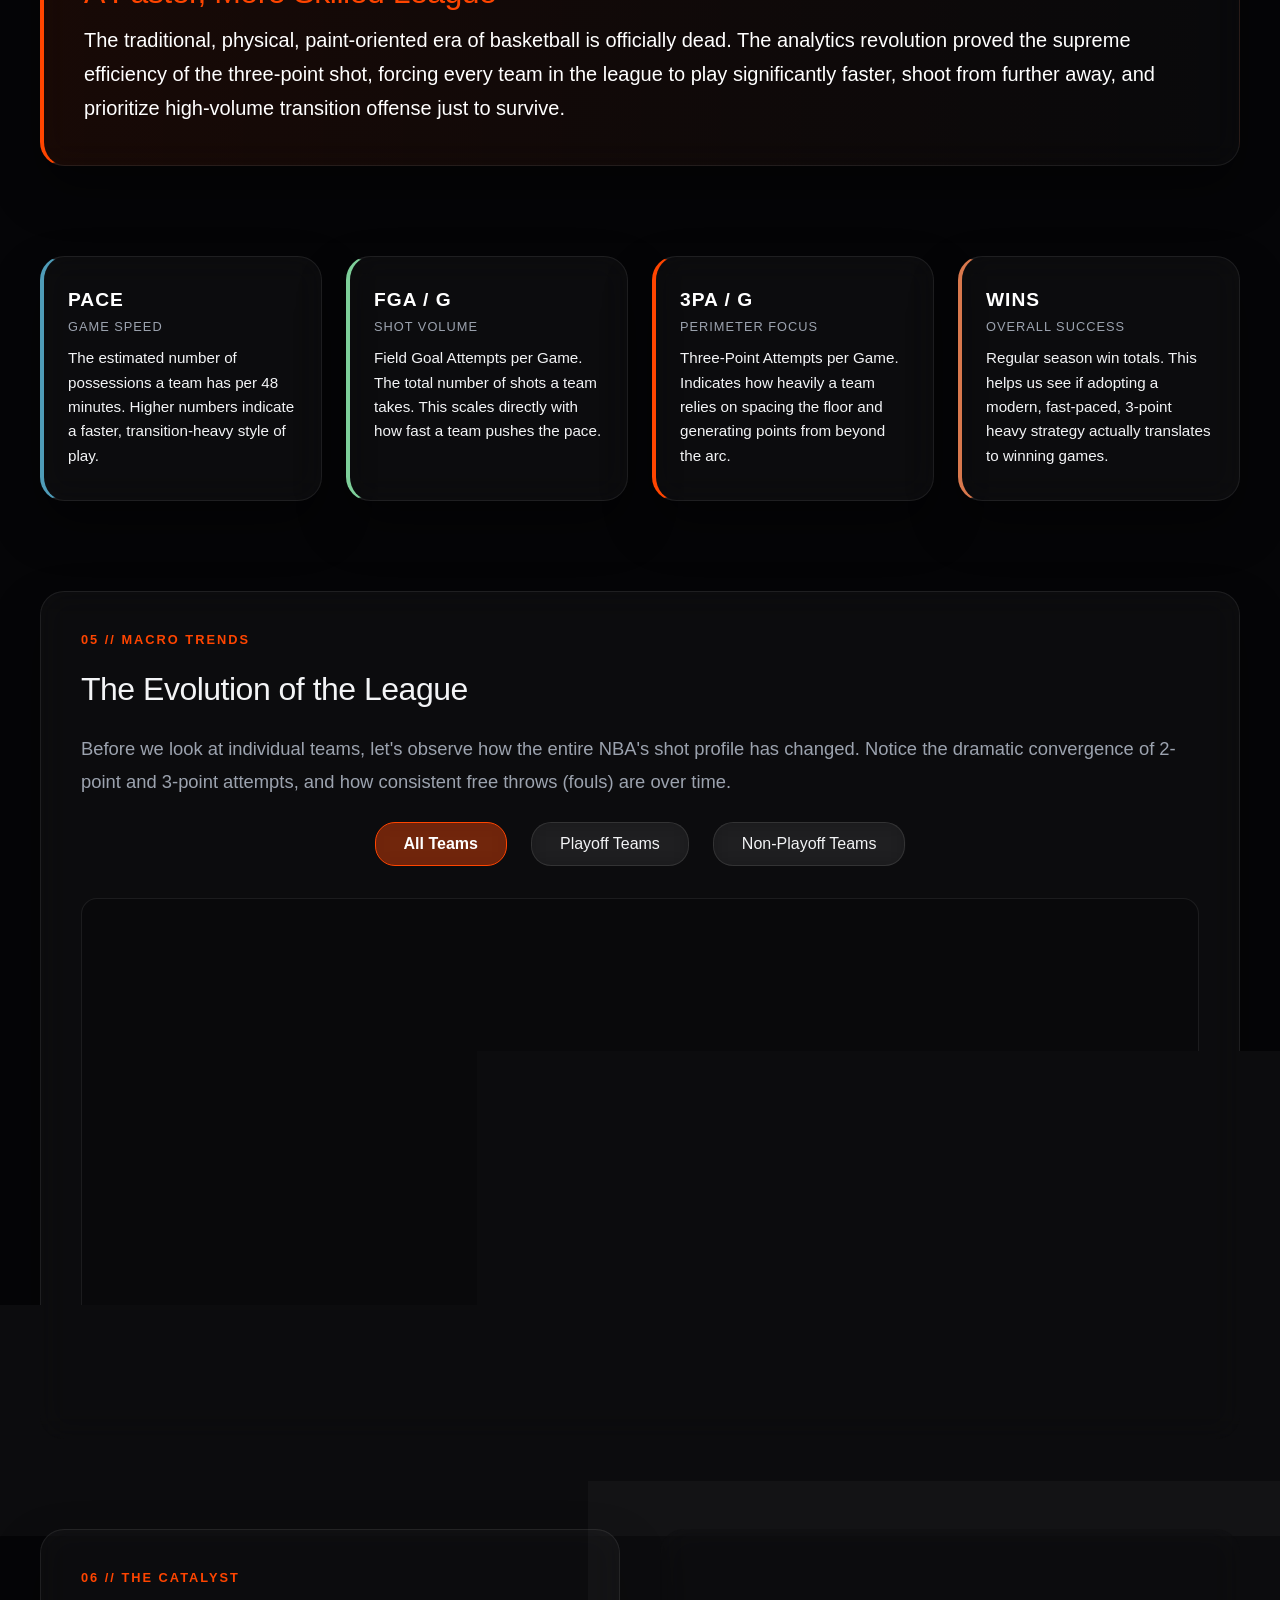
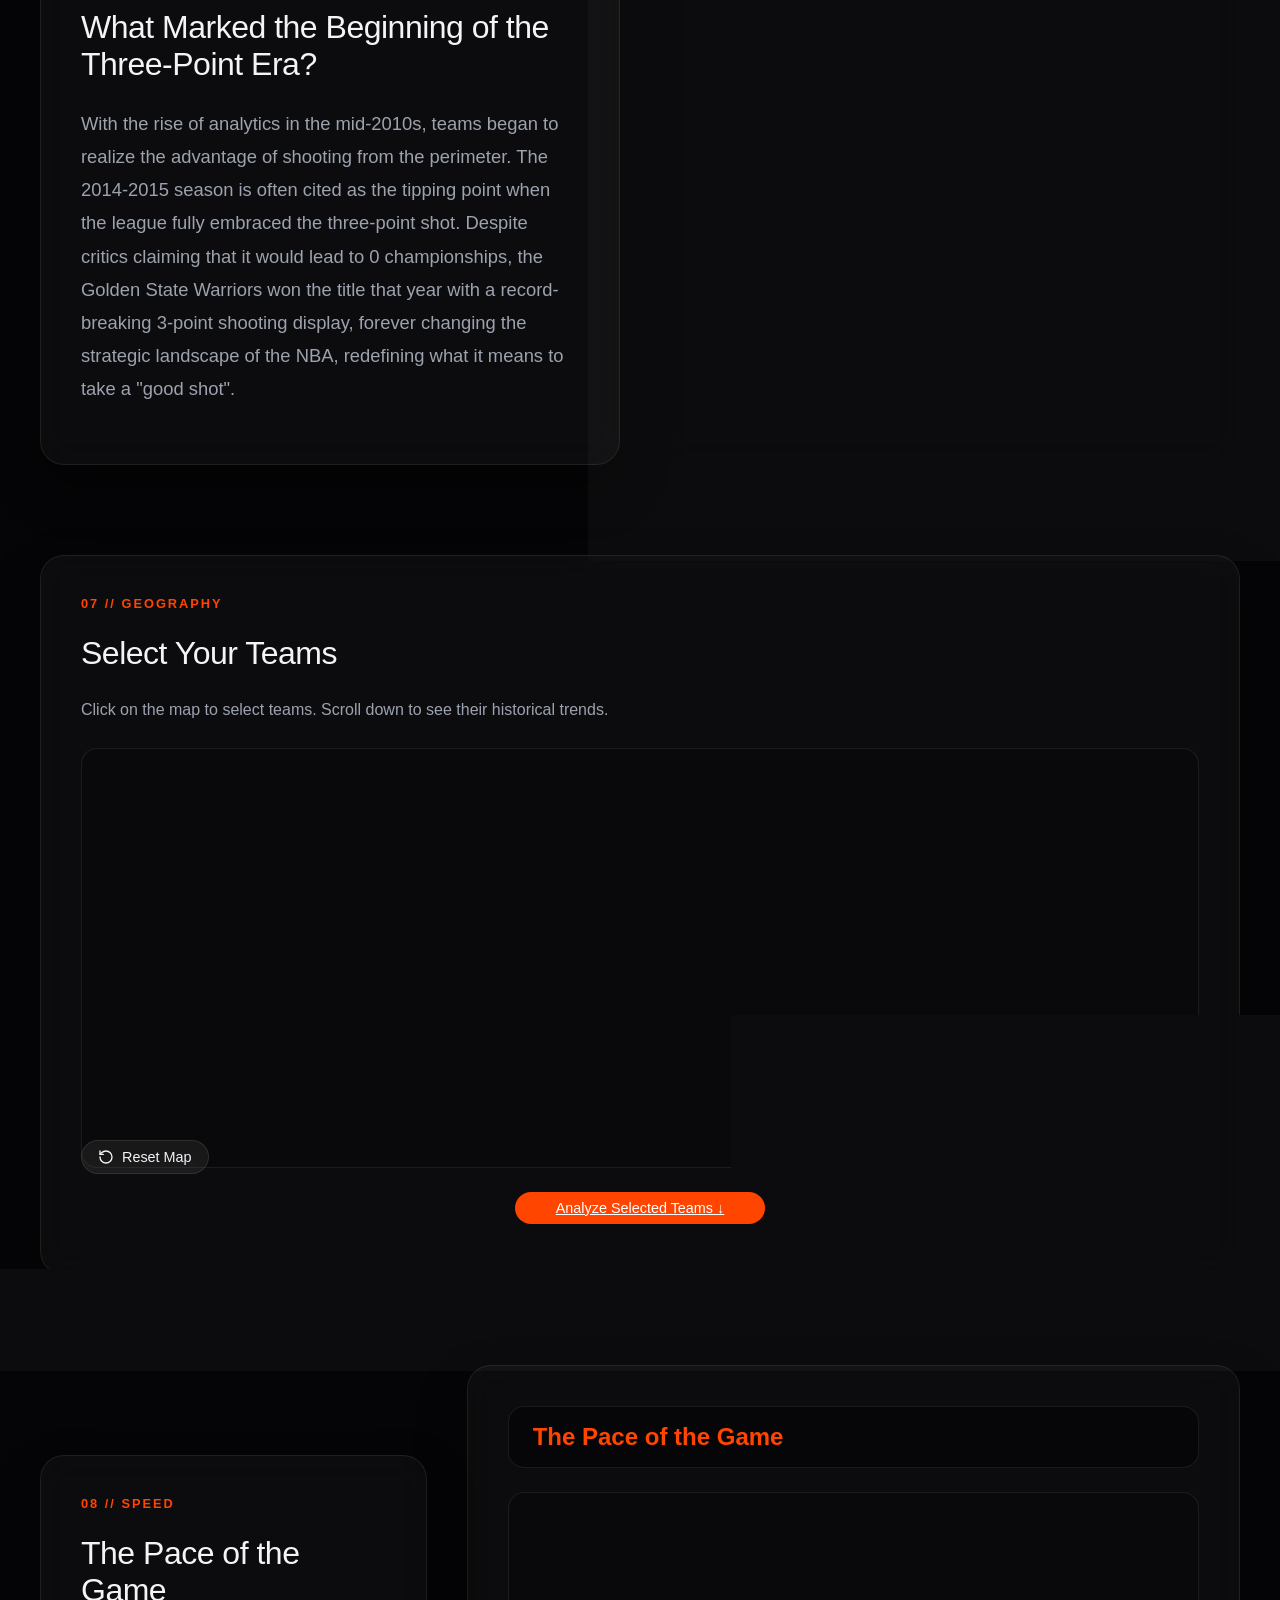
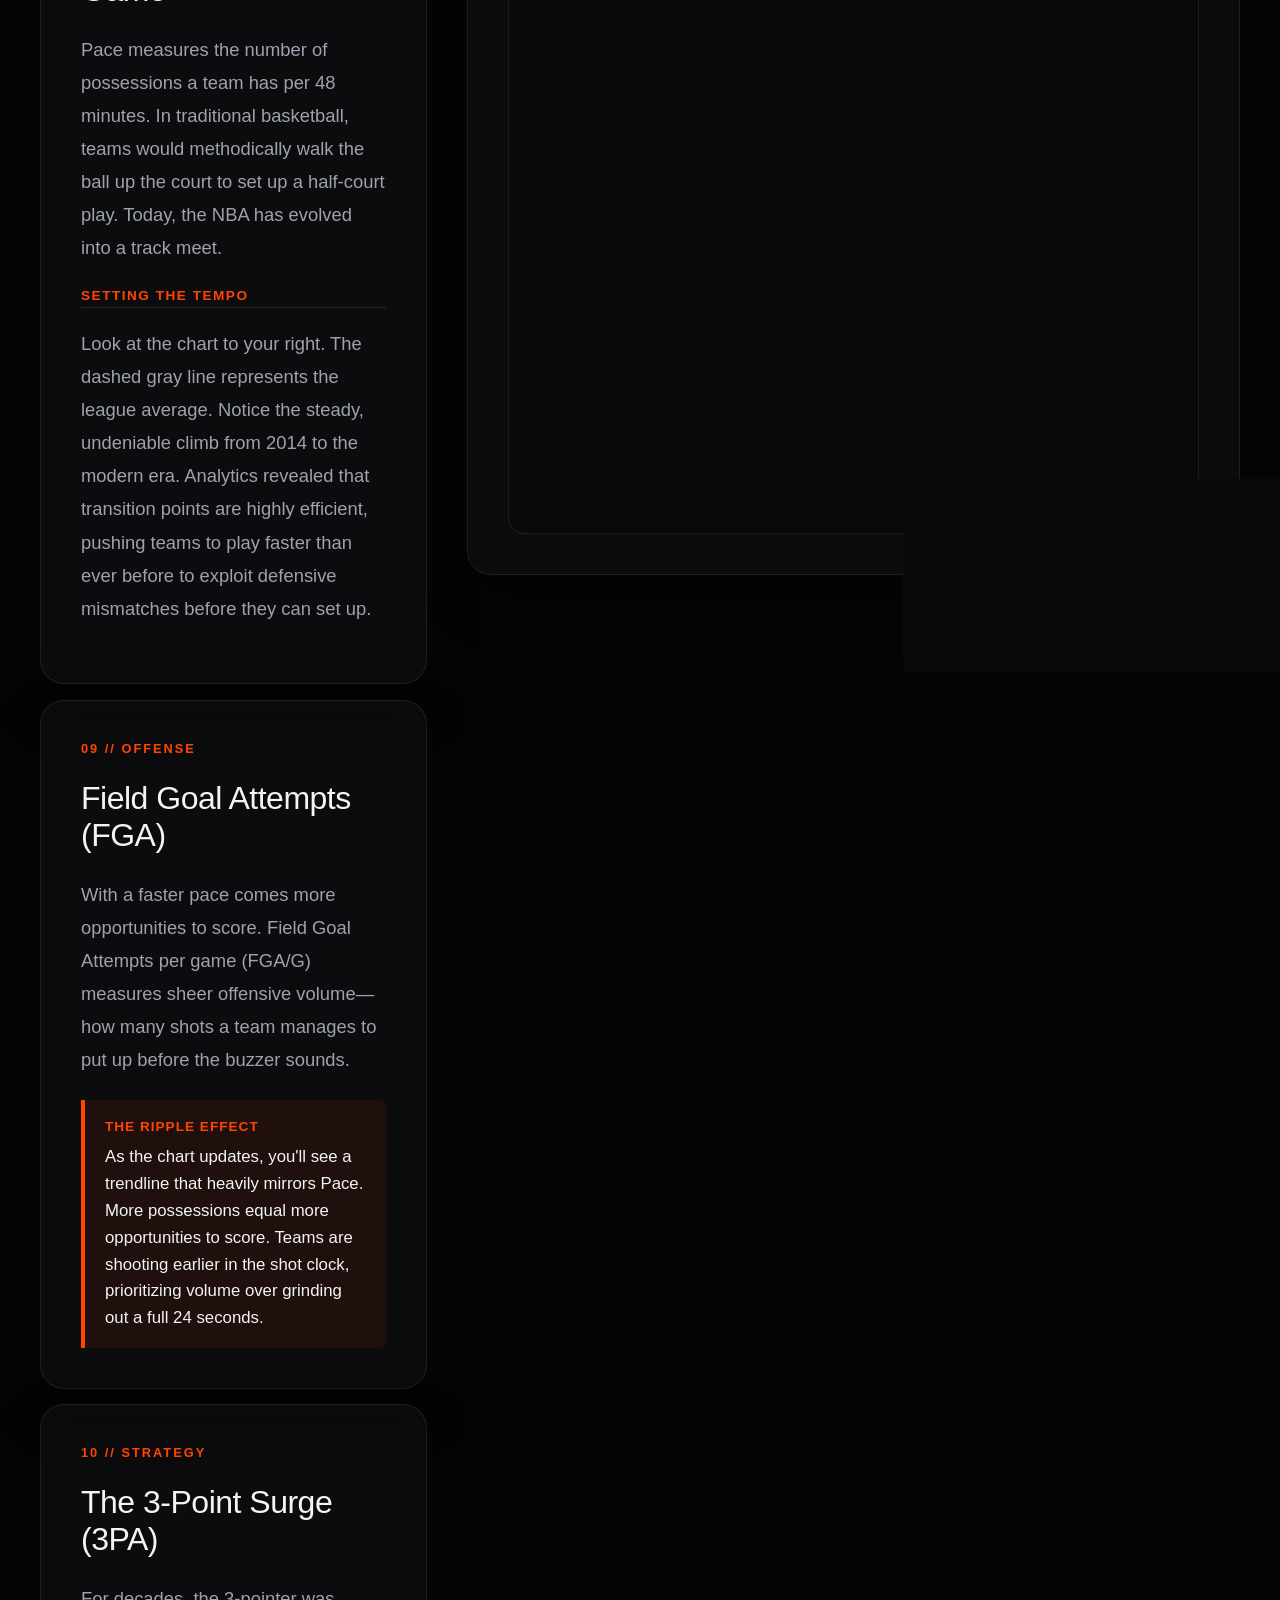
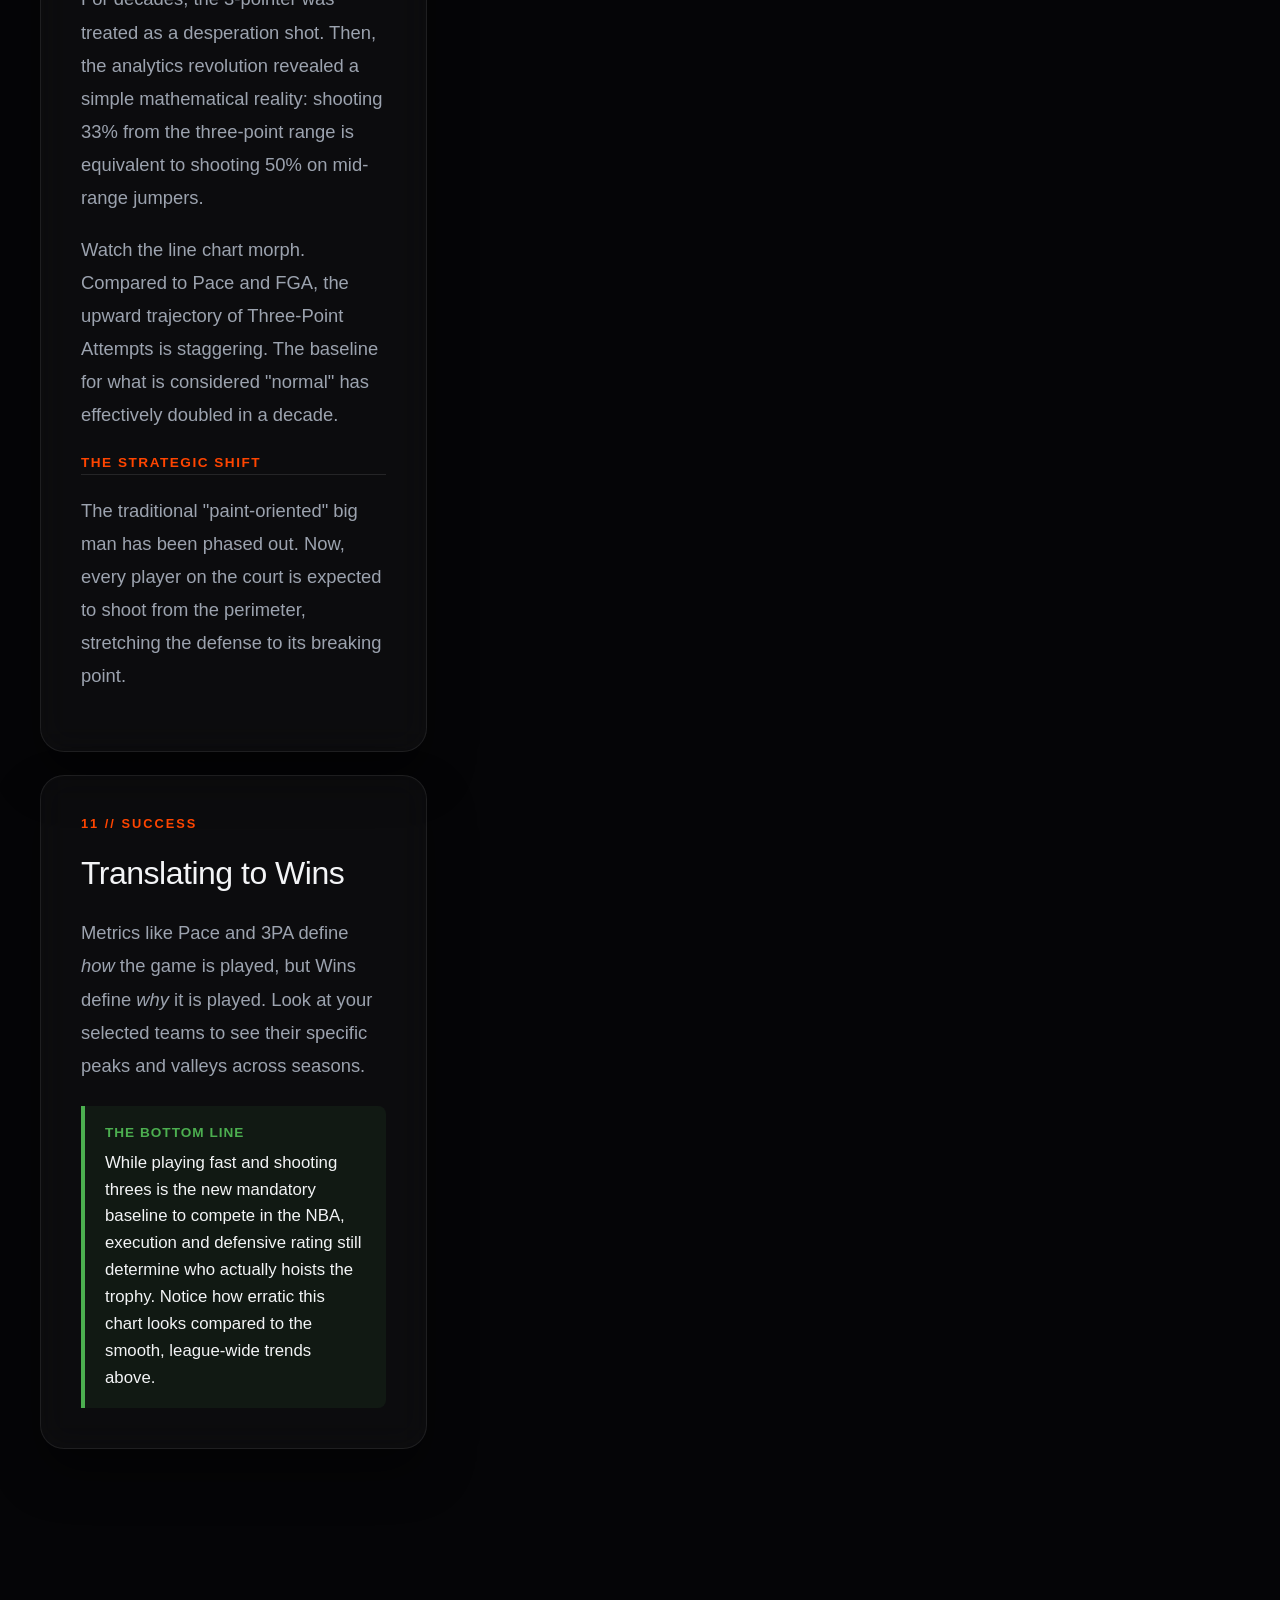
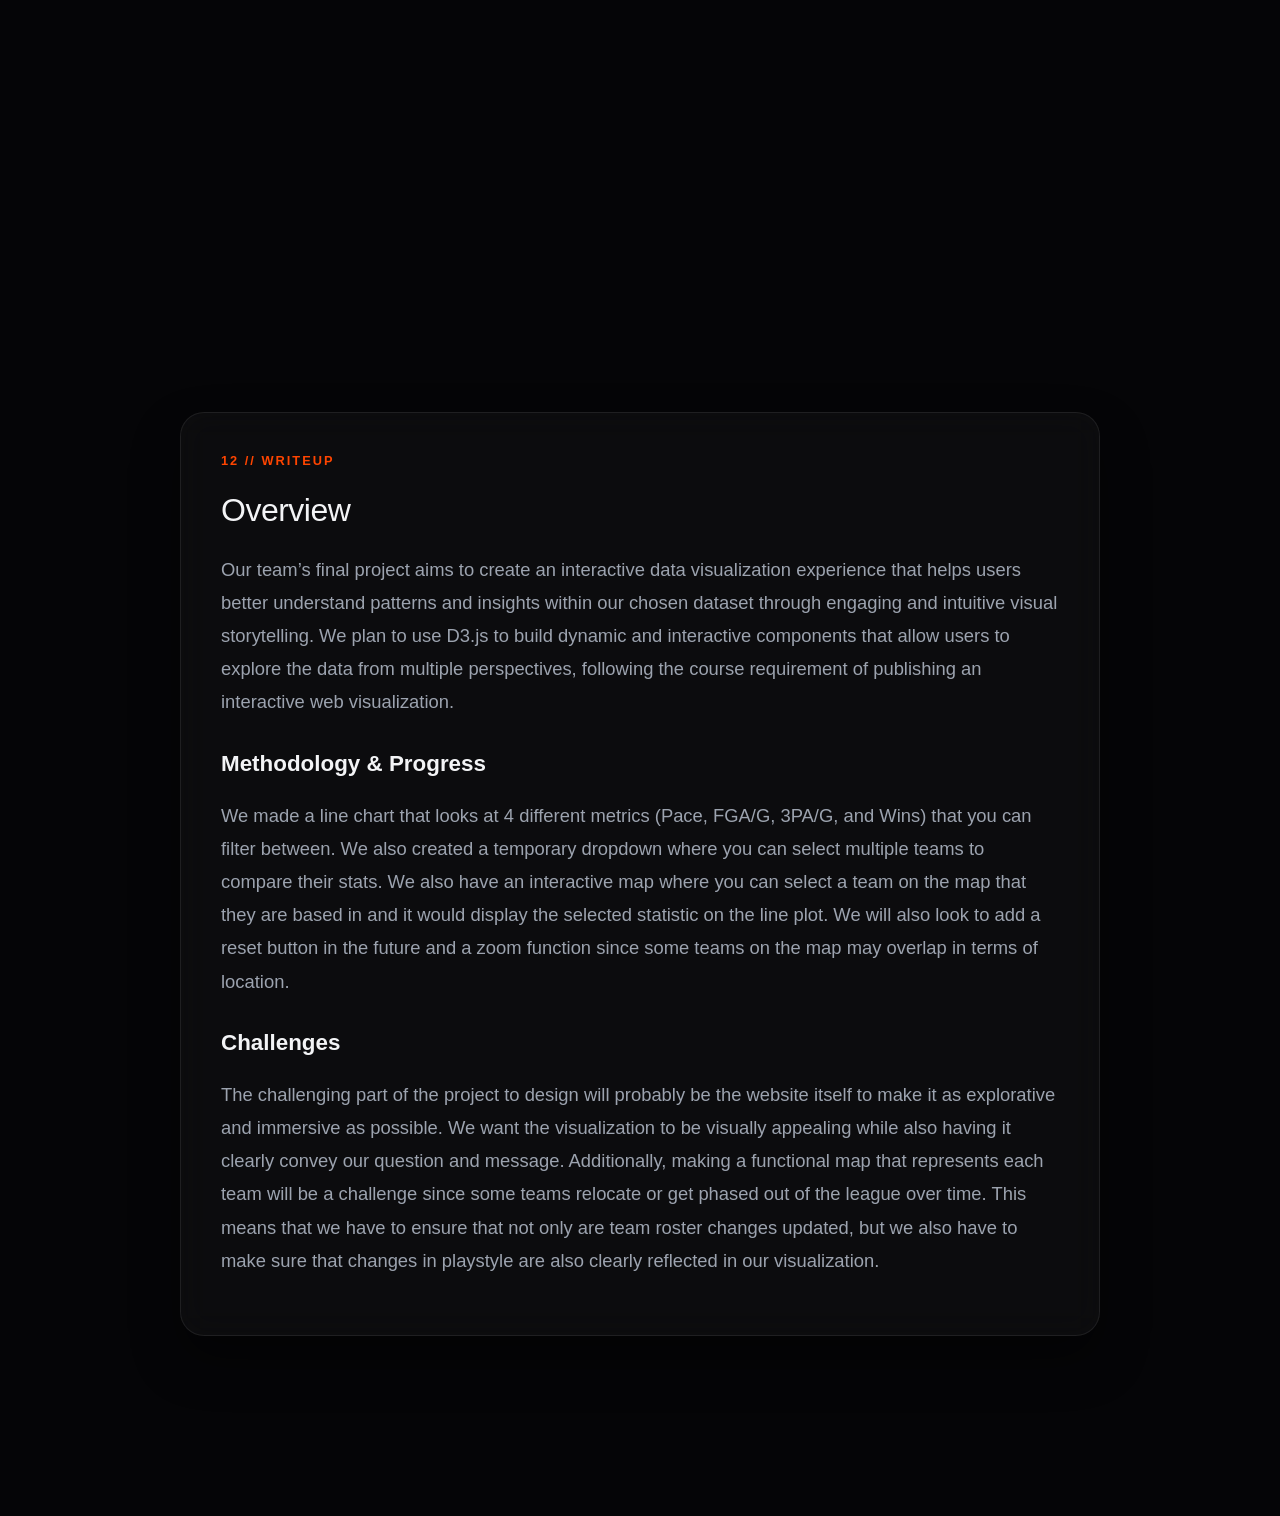
==== commit 7a4d13a2: "switching more wording" ====
--- a/index.html
+++ b/index.html
@@ -93,6 +93,8 @@
                 <p style="font-size: 0.95rem; margin: 0; line-height: 1.6; color: var(--text);">Regular season win totals. This helps us see if adopting a modern, fast-paced, 3-point heavy strategy actually translates to winning games.</p>
             </div>
 
+
+            
         </div>
     </section>
 
@@ -206,7 +208,8 @@
                     </div>
                 </div>
             </div>
-
+            
+            
         </article>
 
         <figure class="sticky-dashboard">
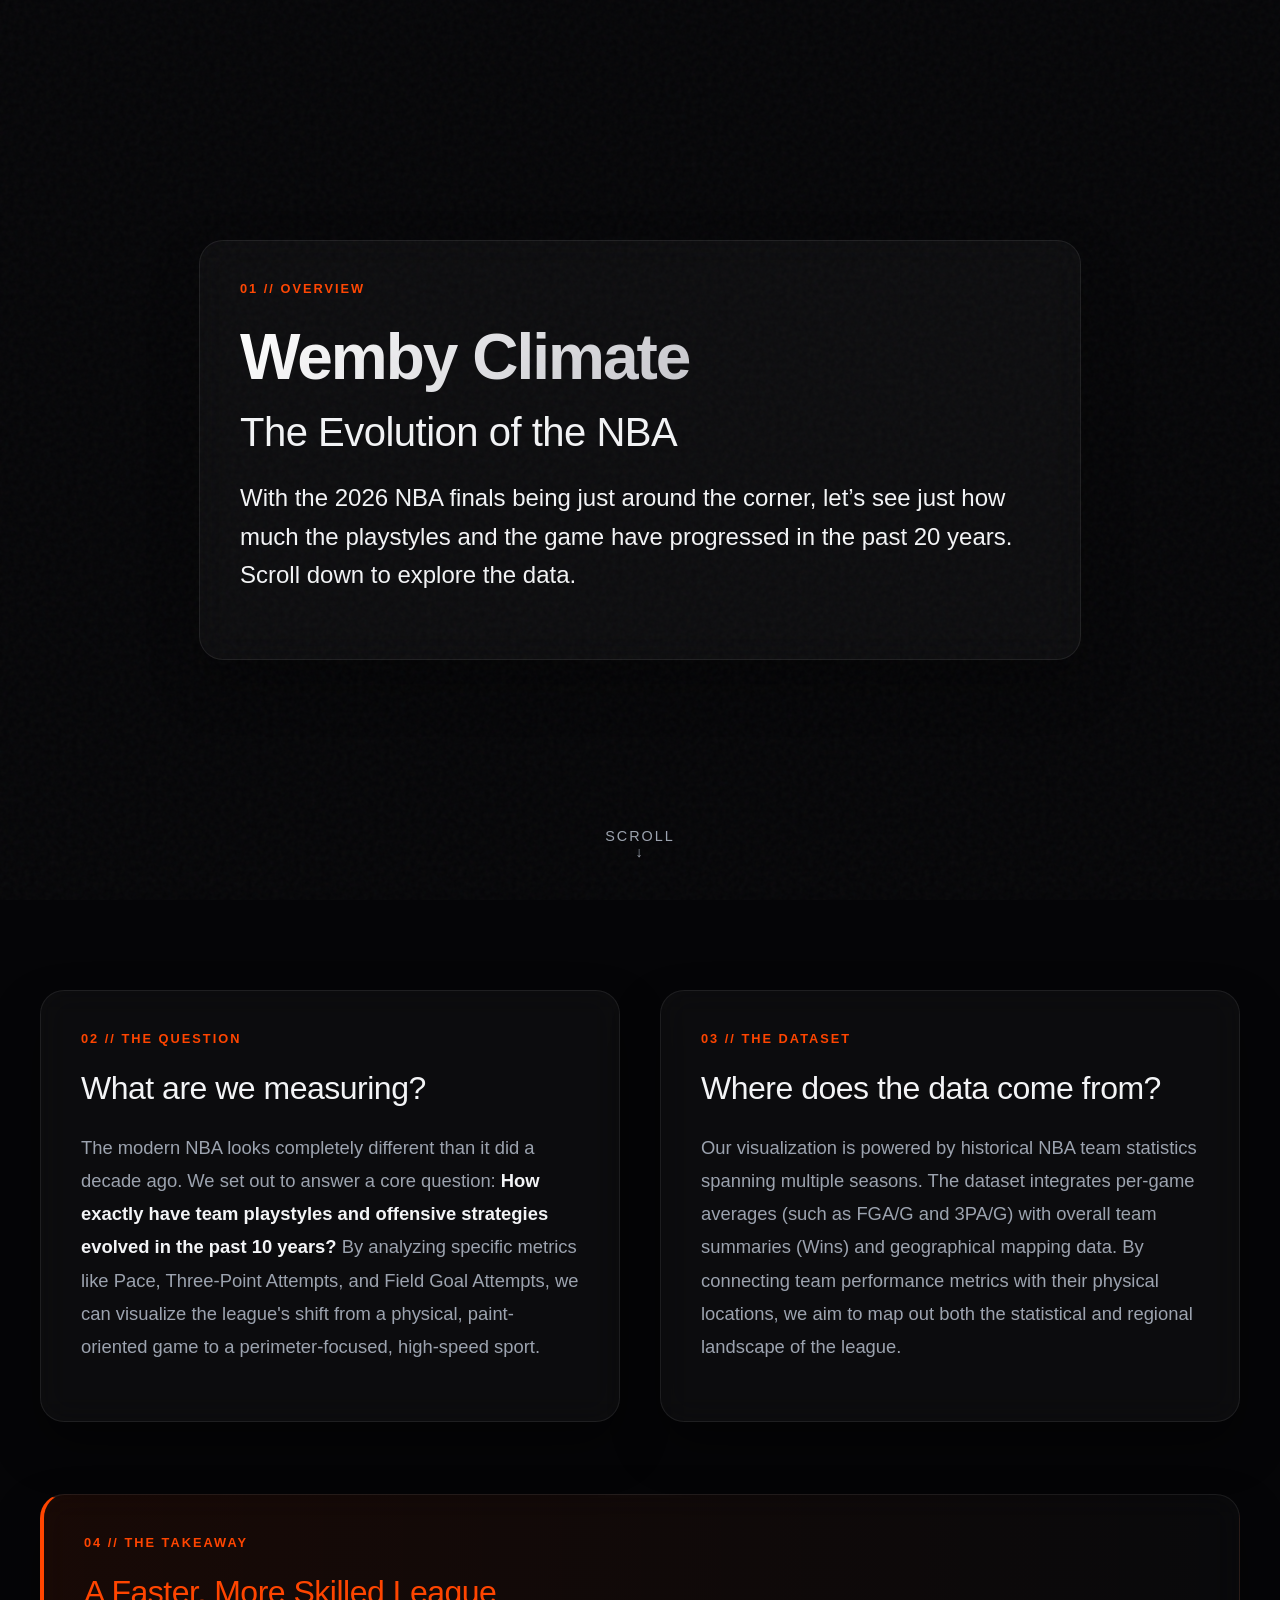
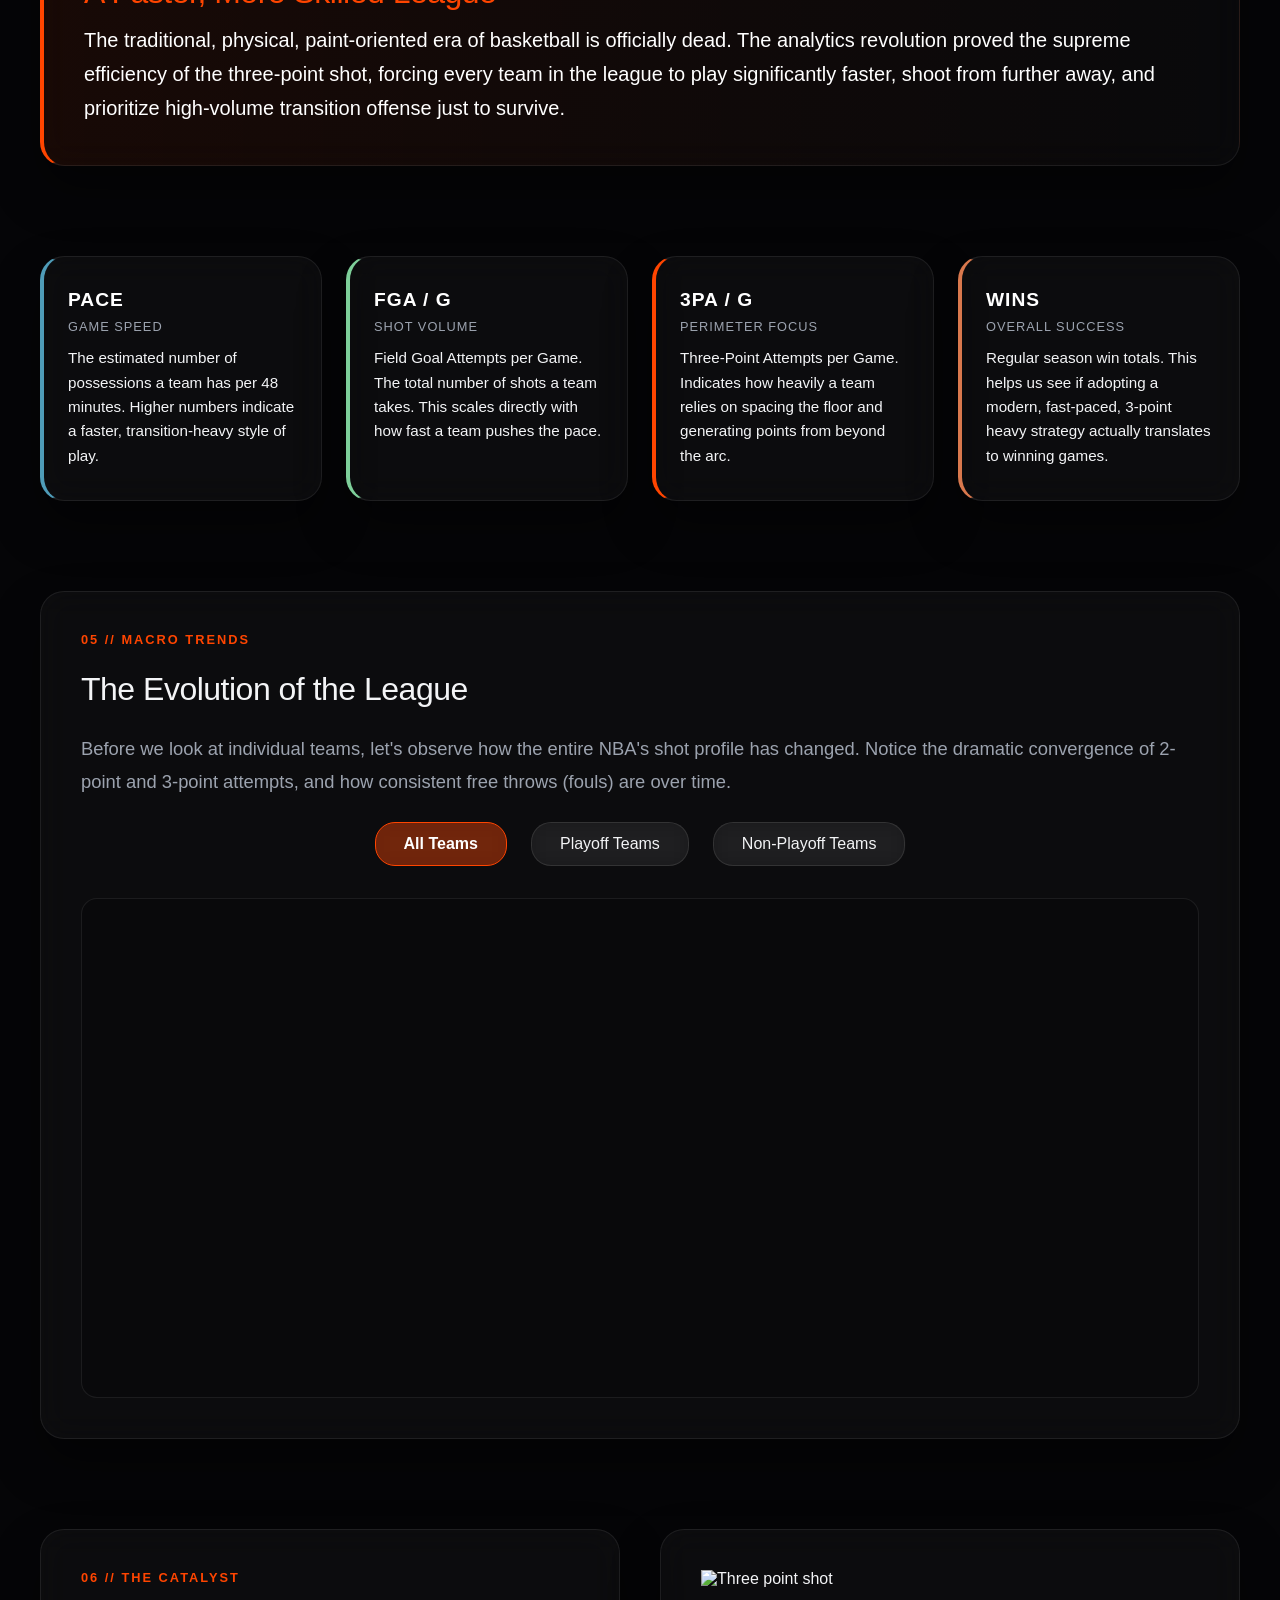
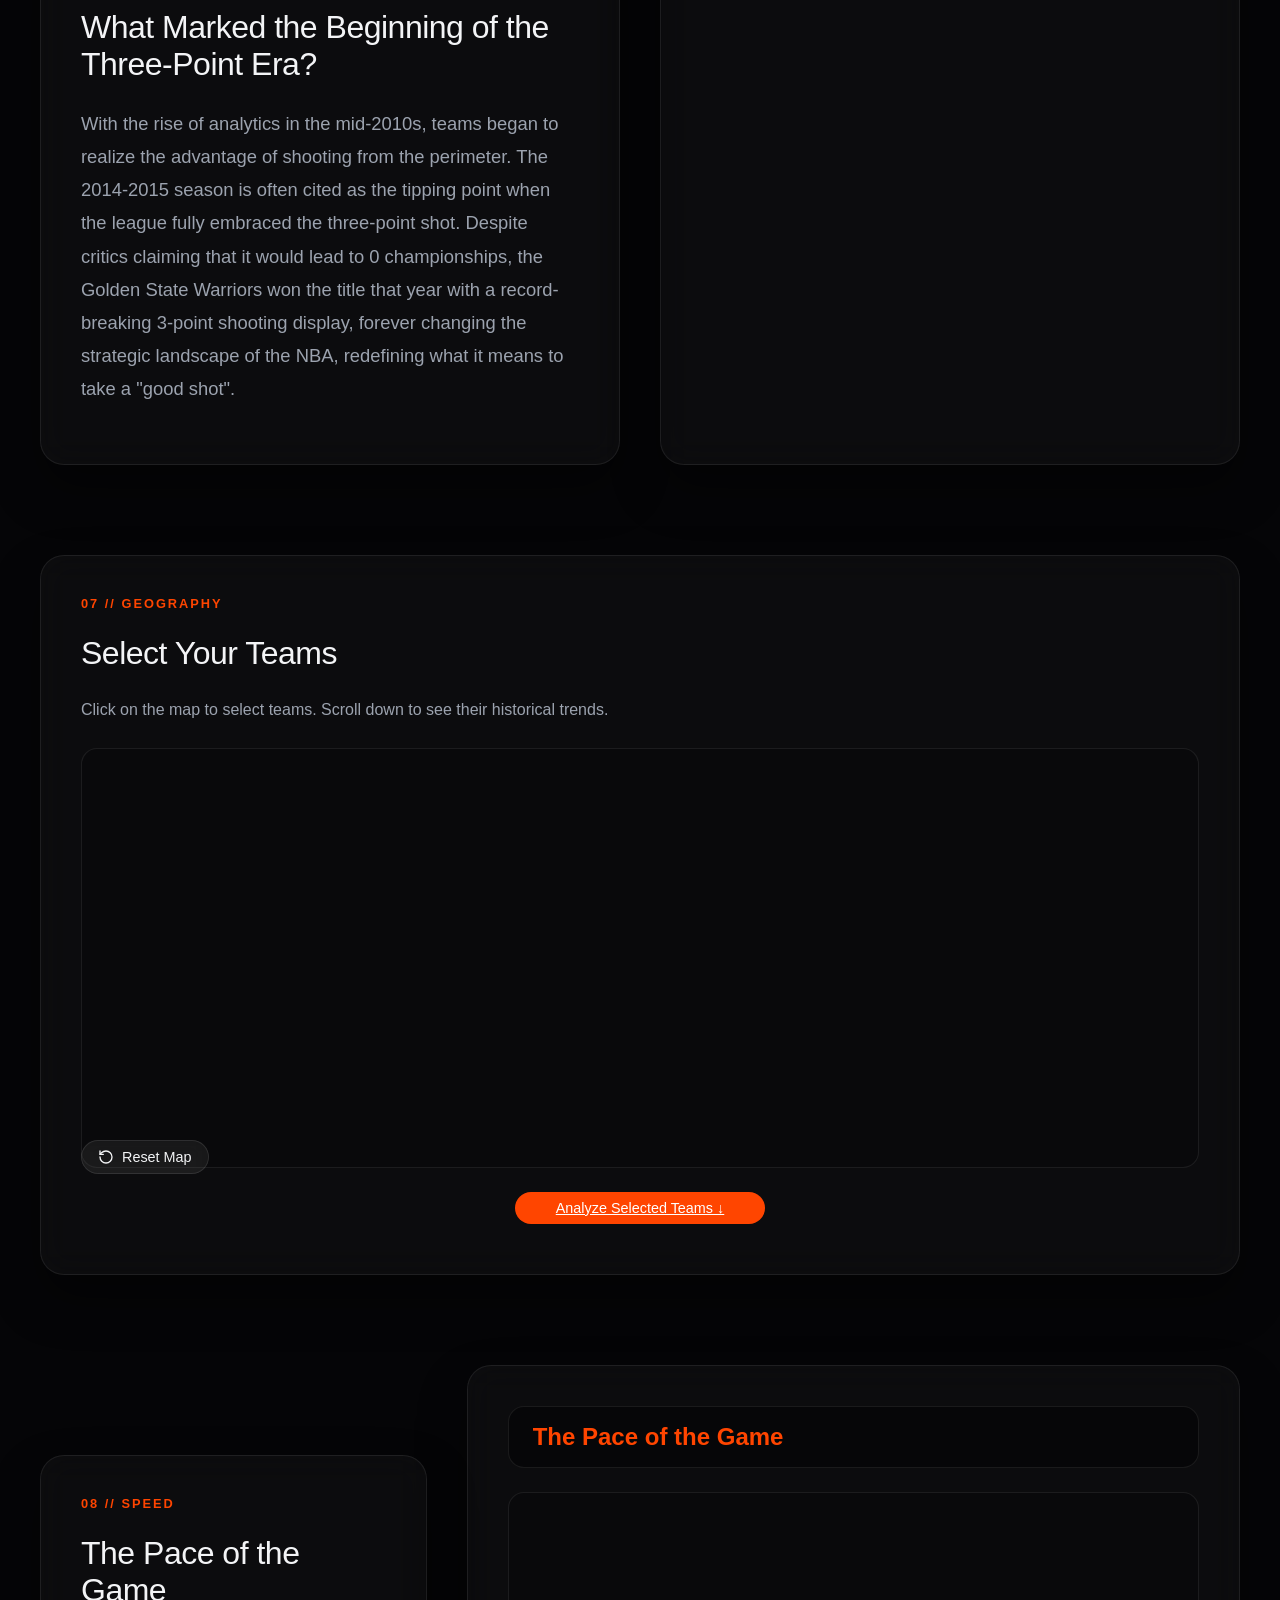
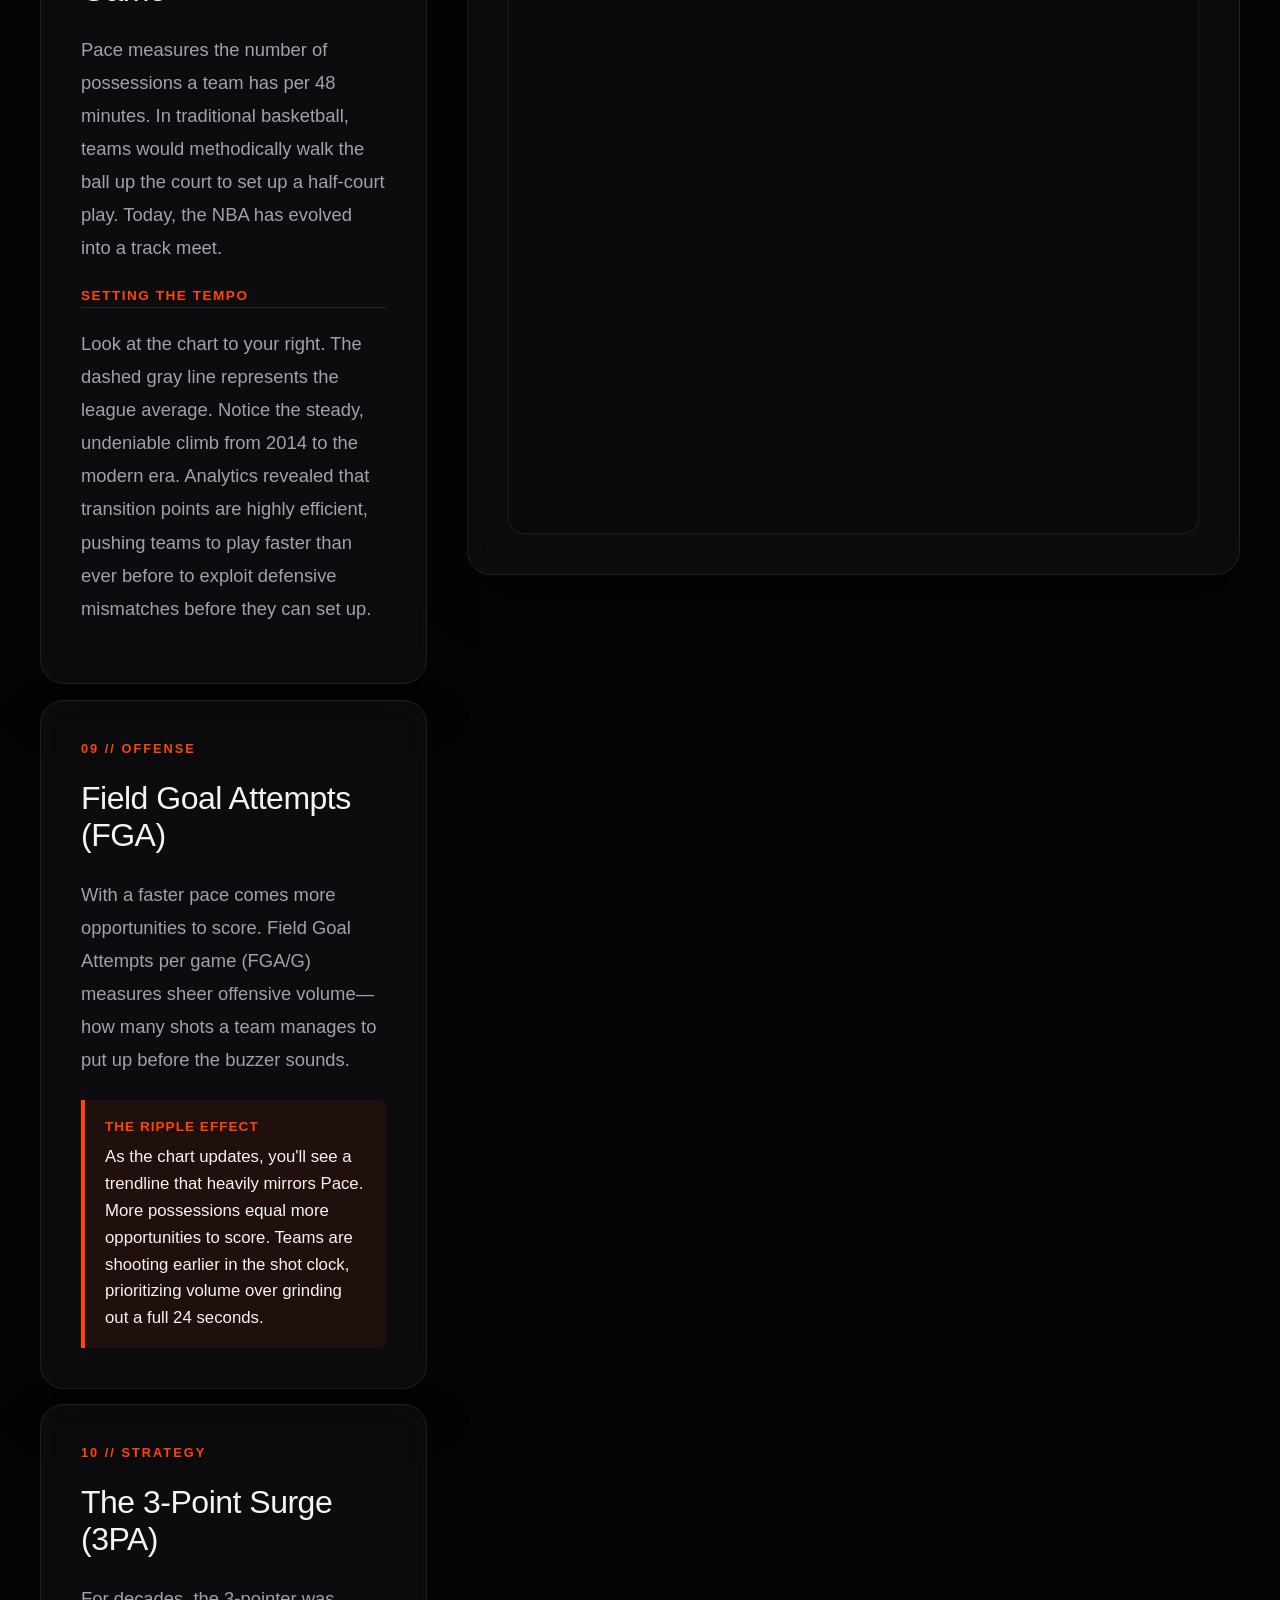
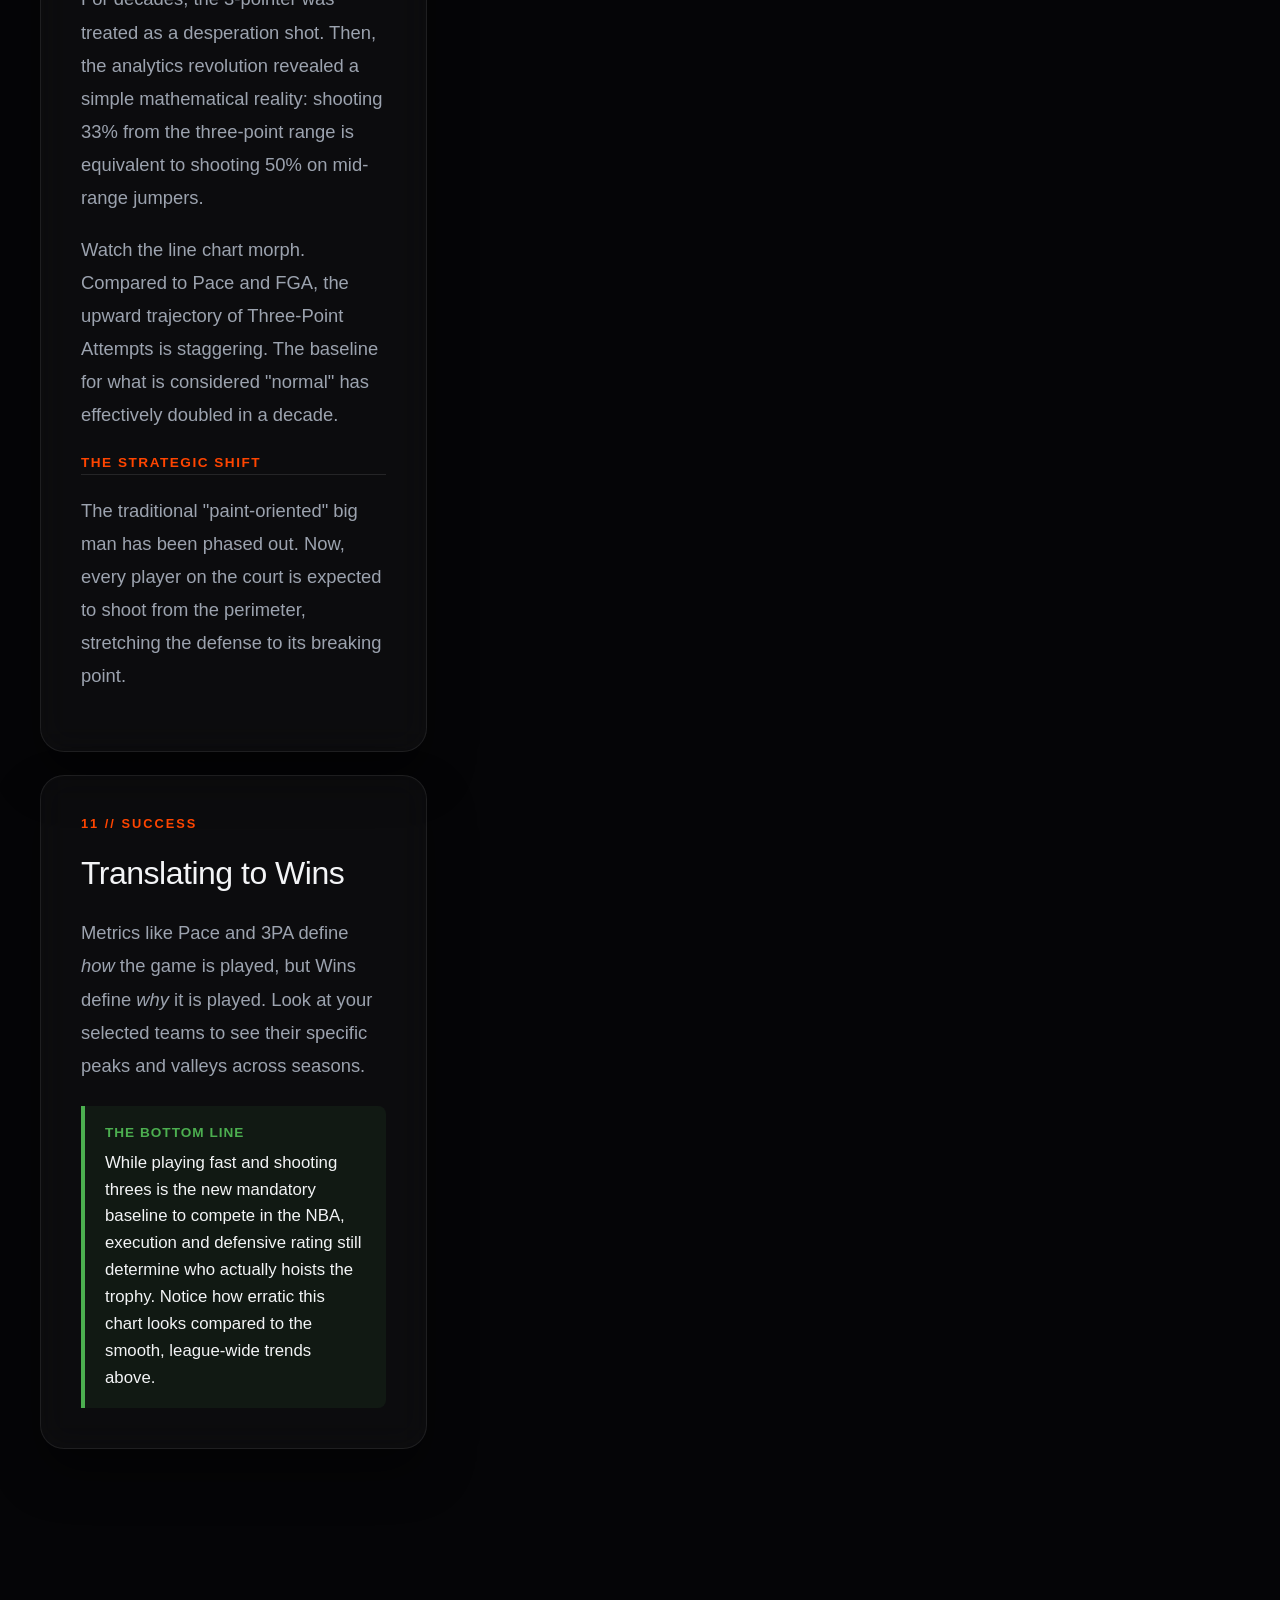
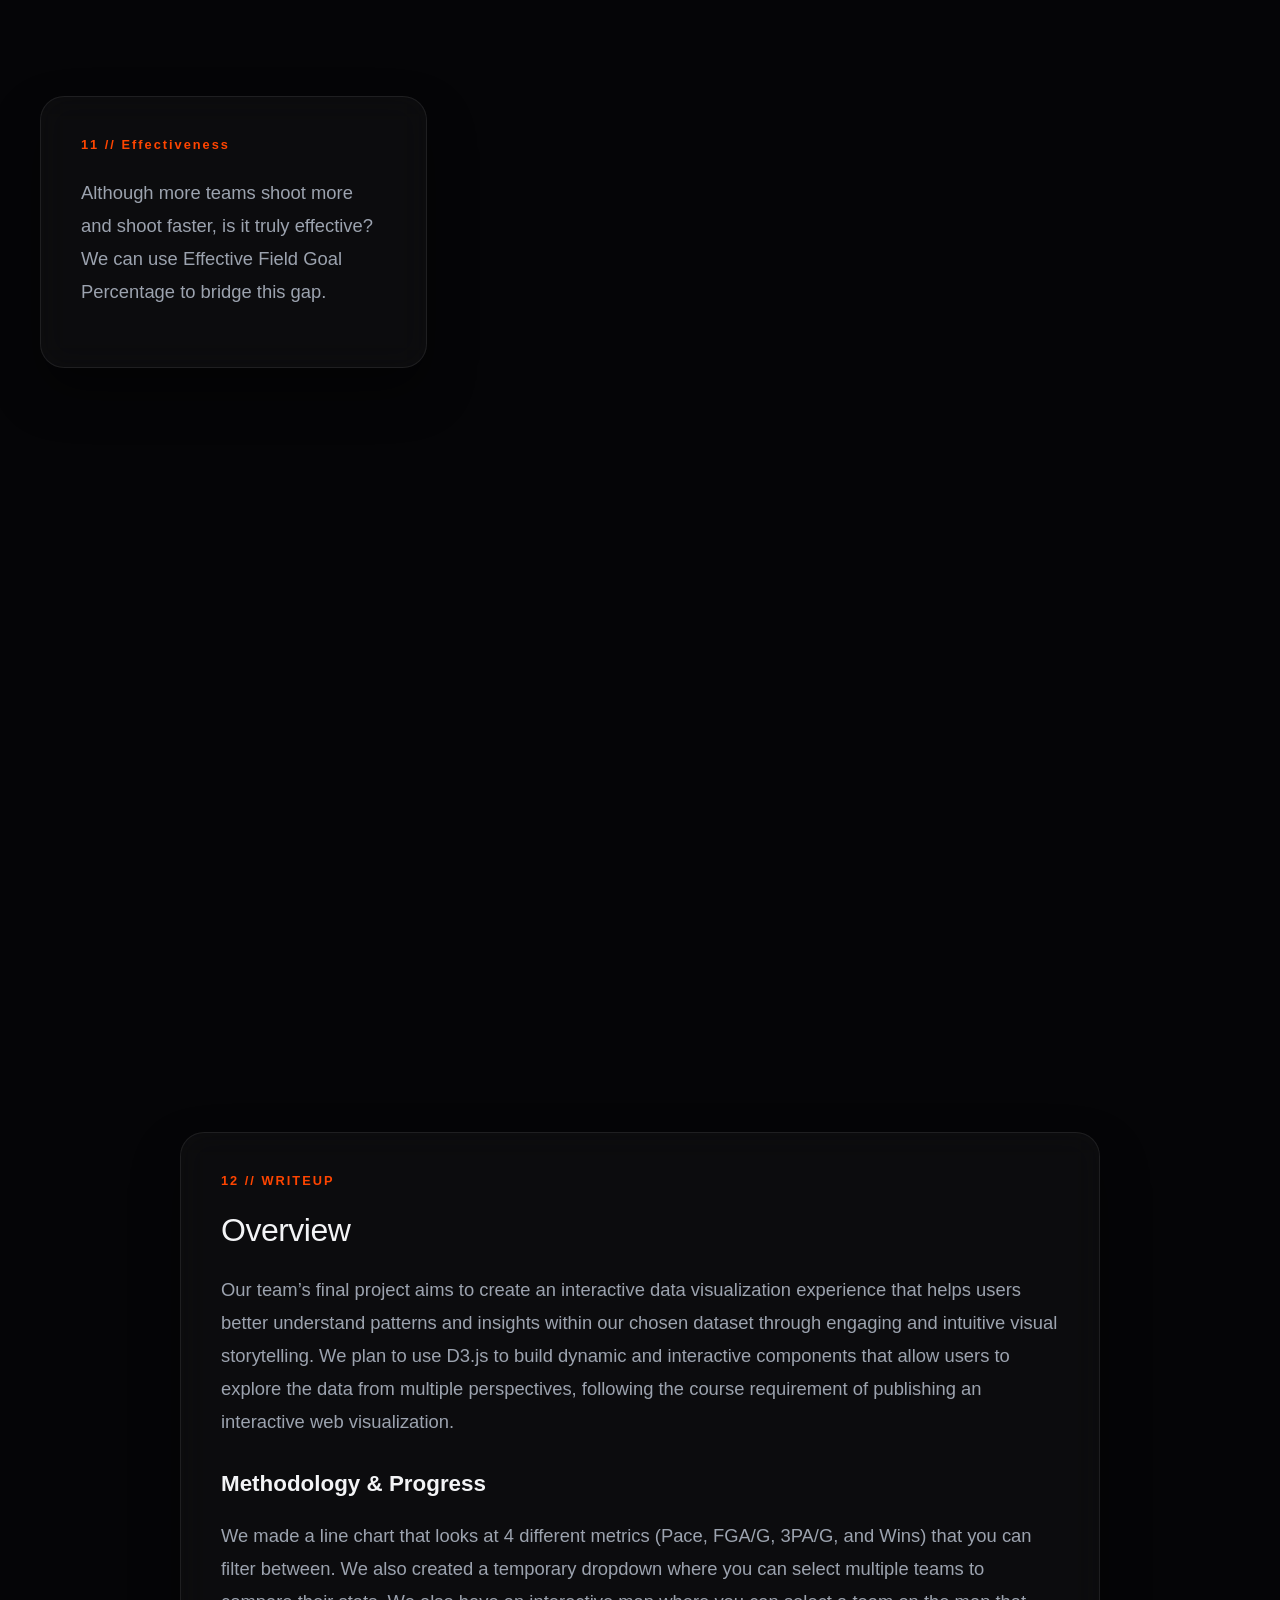
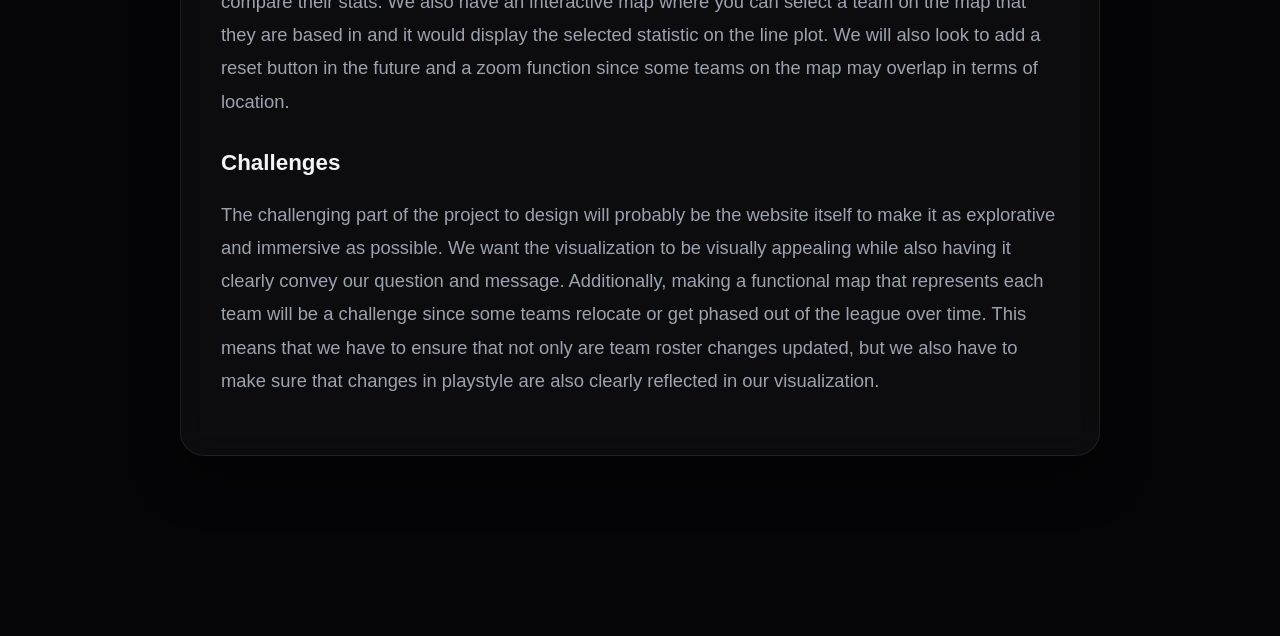
==== commit f558e7ab: "added efg" ====
--- a/index.html
+++ b/index.html
@@ -93,8 +93,6 @@
                 <p style="font-size: 0.95rem; margin: 0; line-height: 1.6; color: var(--text);">Regular season win totals. This helps us see if adopting a modern, fast-paced, 3-point heavy strategy actually translates to winning games.</p>
             </div>
 
-
-            
         </div>
     </section>
 
@@ -208,8 +206,14 @@
                     </div>
                 </div>
             </div>
-            
-            
+
+
+             <div class="step" data-step="5">
+                <div class="glass-card">
+                    <div class="badge">11 // Effectiveness</div>
+                    <p>Although more teams shoot more and shoot faster, is it truly effective? We can use Effective Field Goal Percentage to bridge this gap.</p>
+                </div>
+            </div>
         </article>
 
         <figure class="sticky-dashboard">
@@ -226,6 +230,7 @@
                         <label><input type="radio" name="metric" value="fga_per_game"> FGA/G</label>
                         <label><input type="radio" name="metric" value="x3pa_per_game"> 3PA/G</label>
                         <label><input type="radio" name="metric" value="wins"> Wins</label>
+                        <label><input type="radio" name="metric" value="efg_pct"> eFG%</label>
                     </div>
                 </div>
 
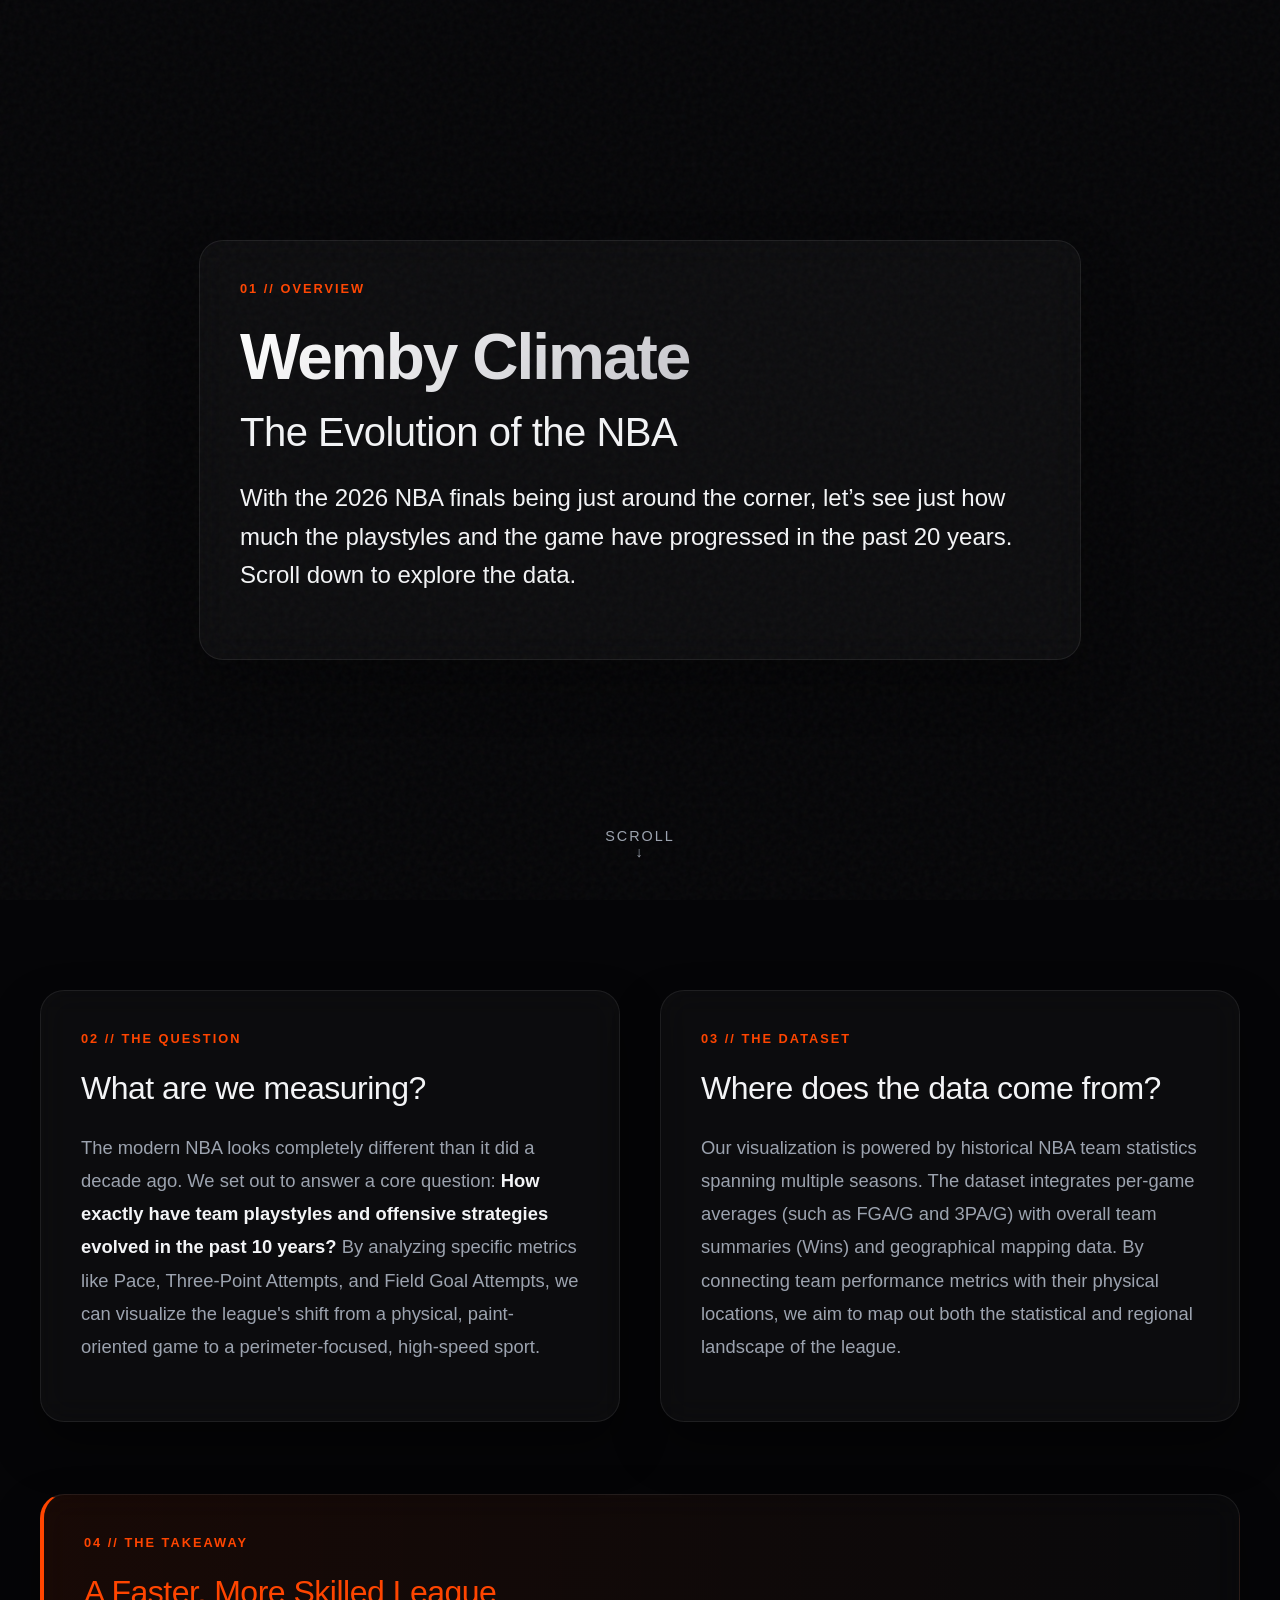
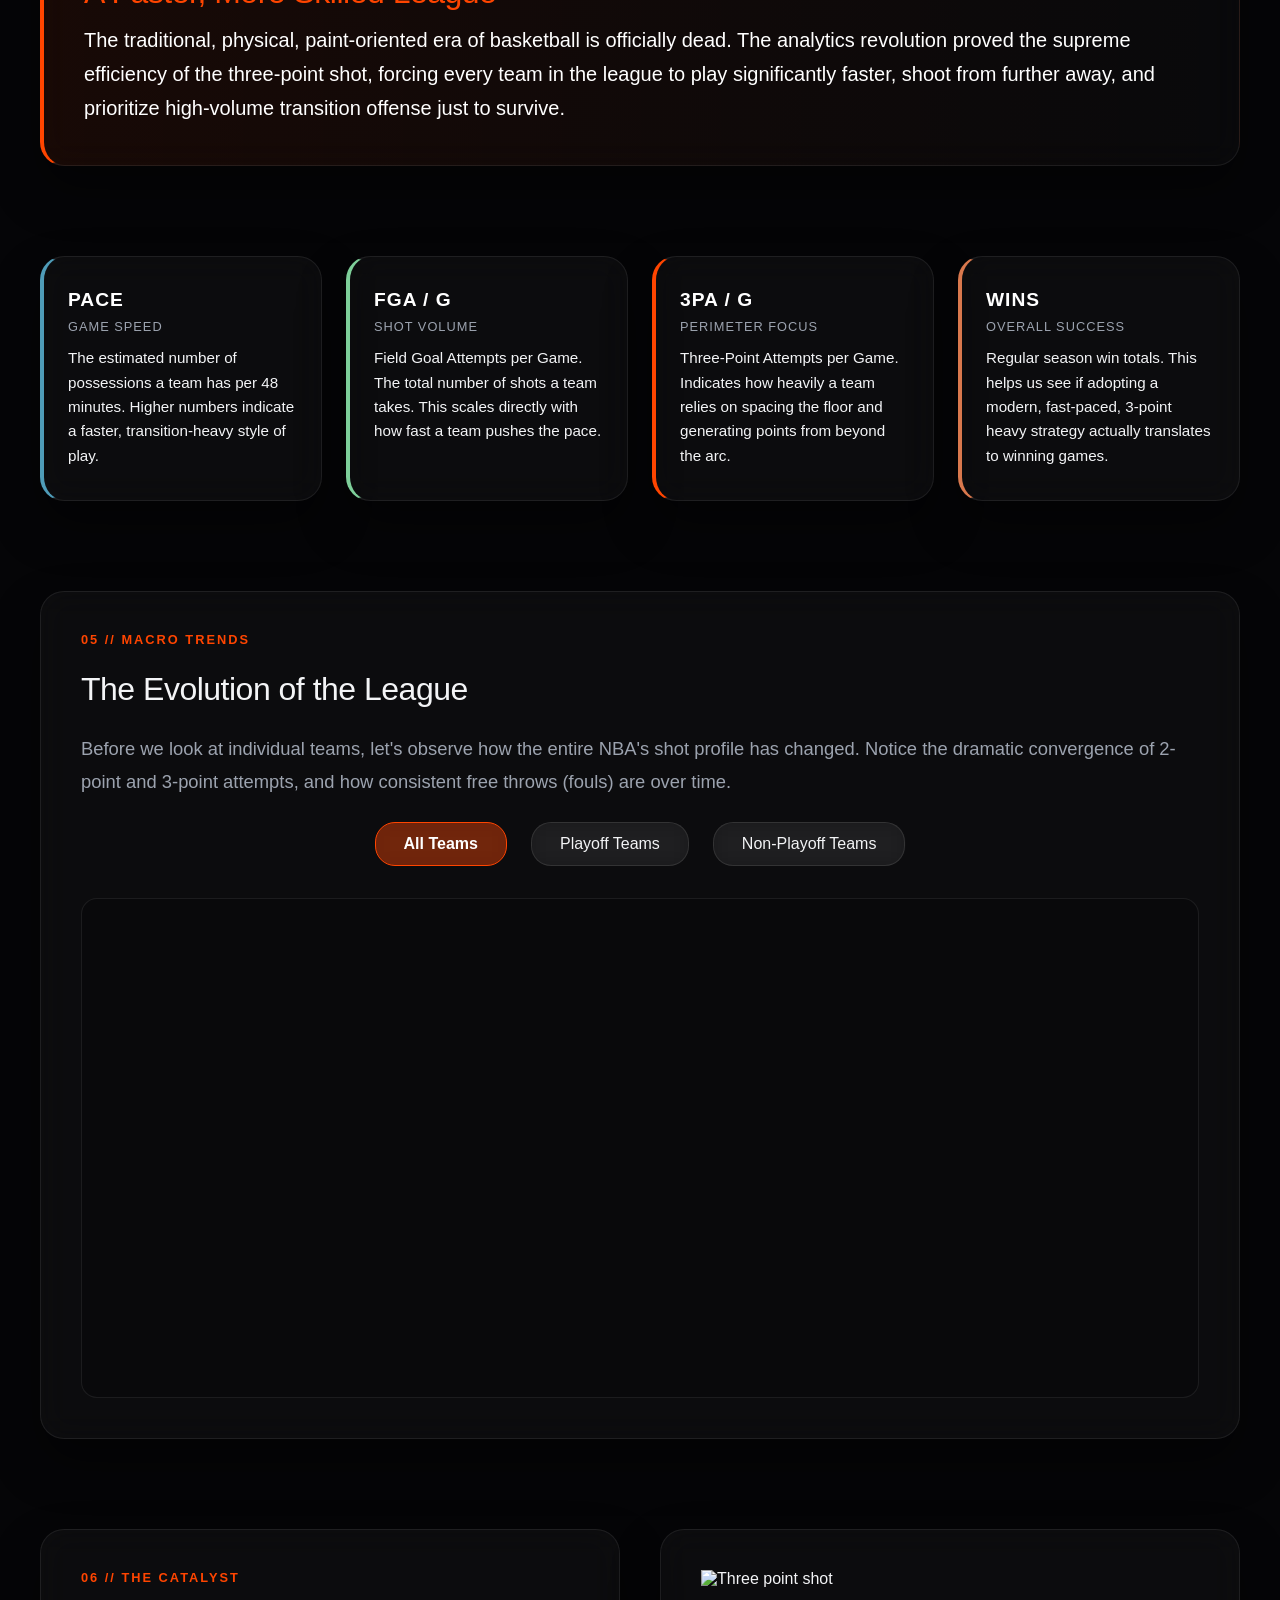
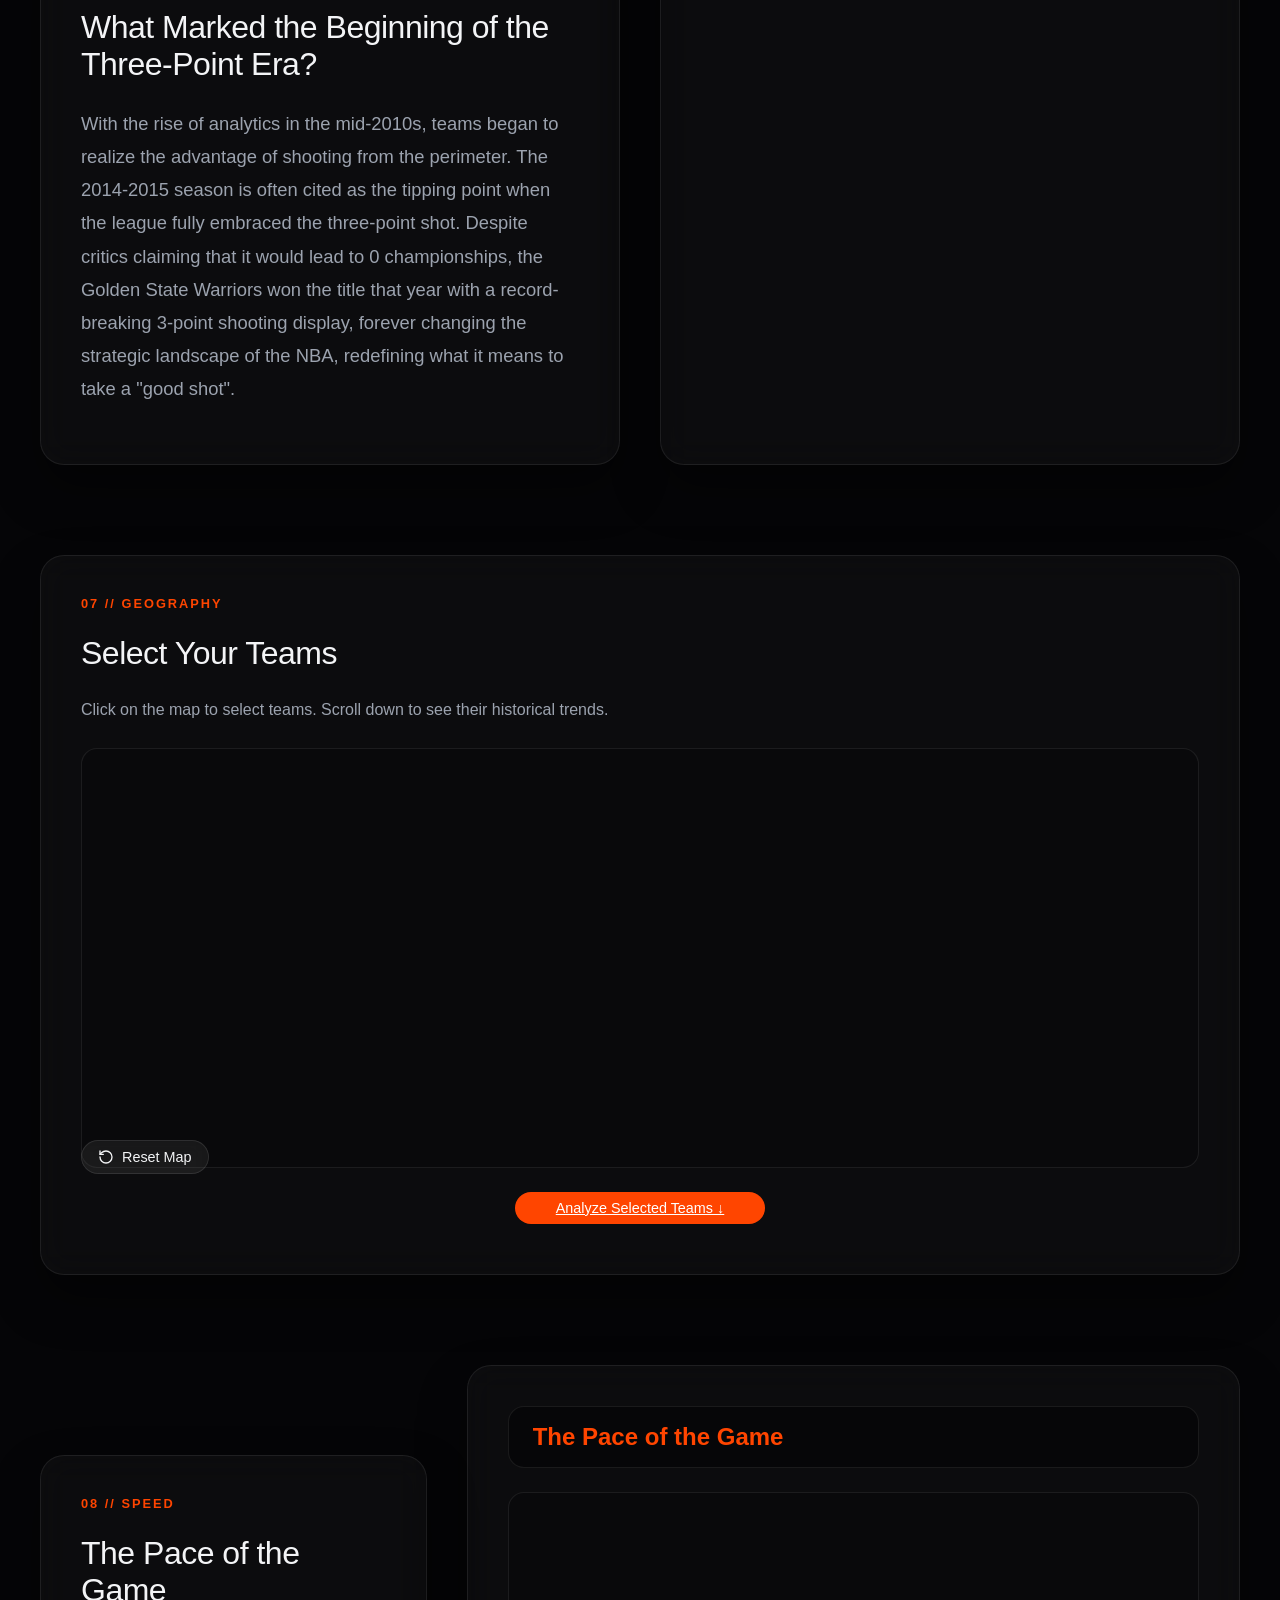
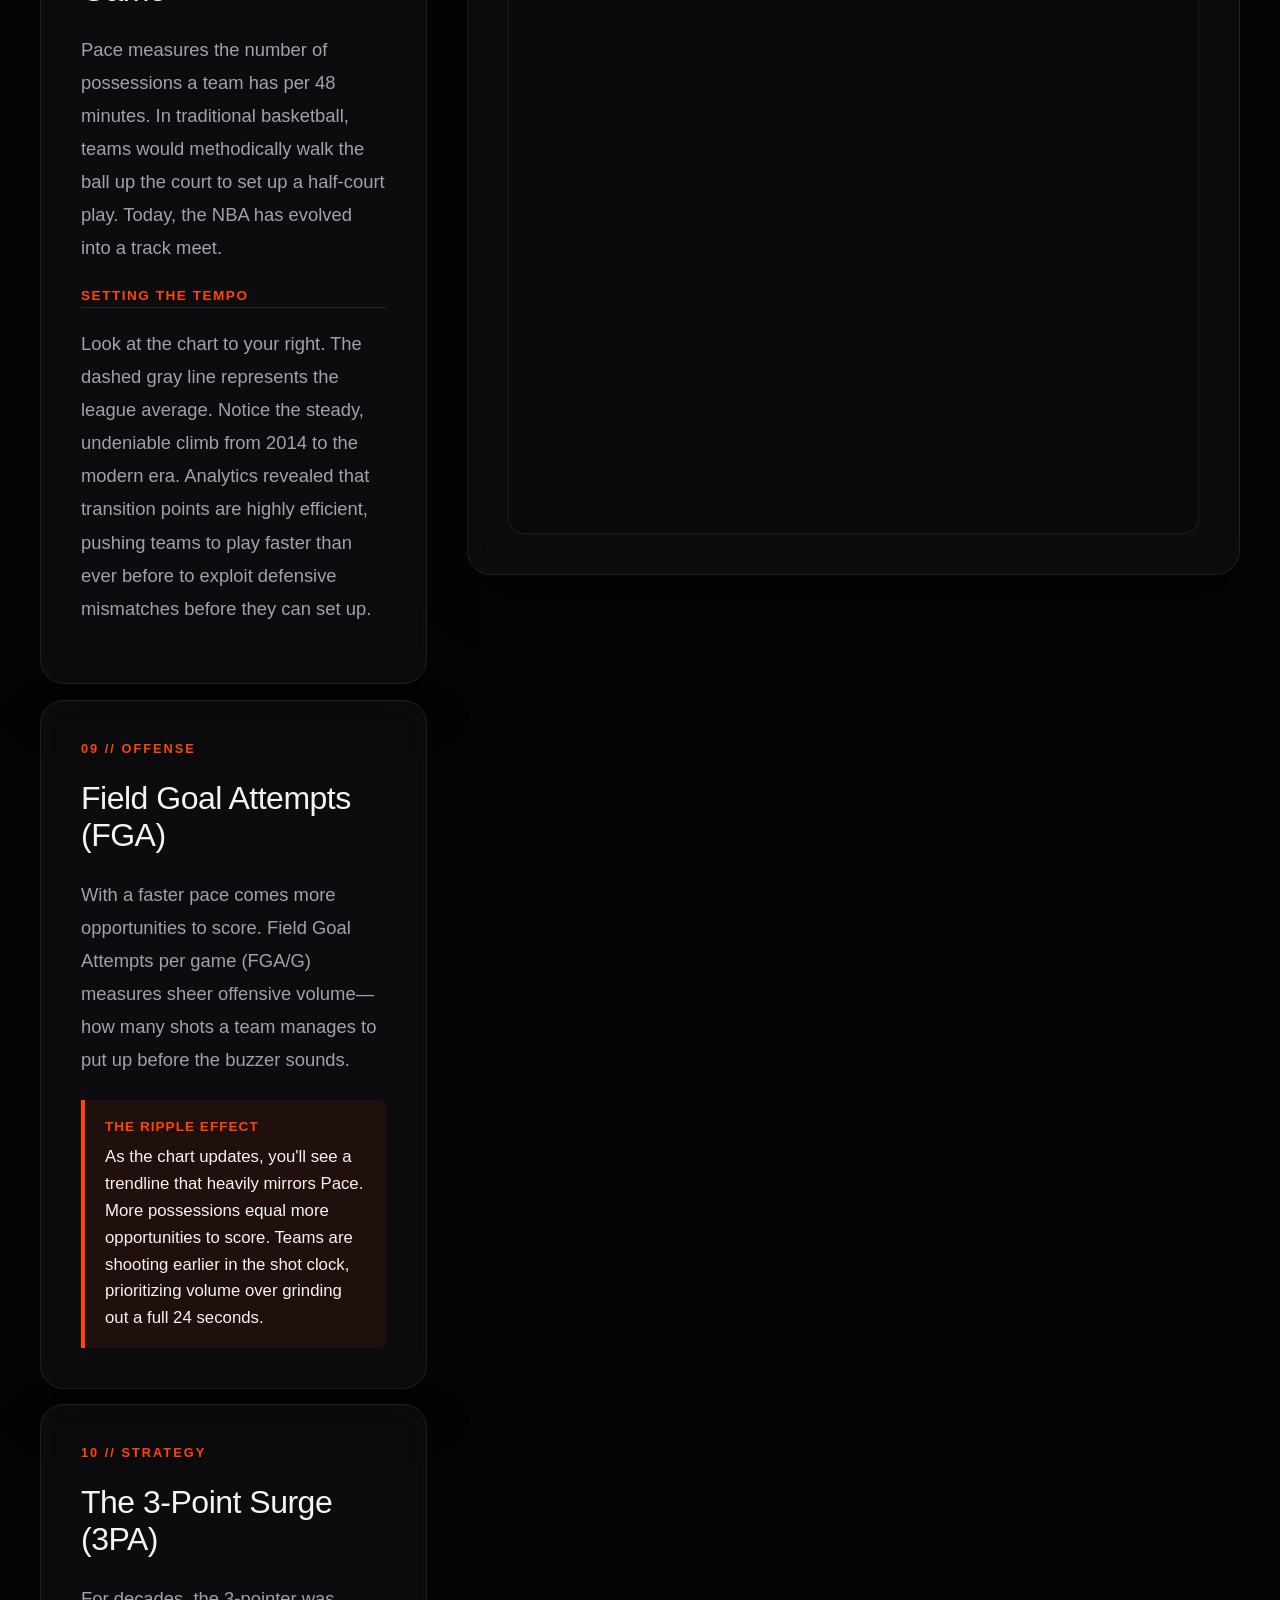
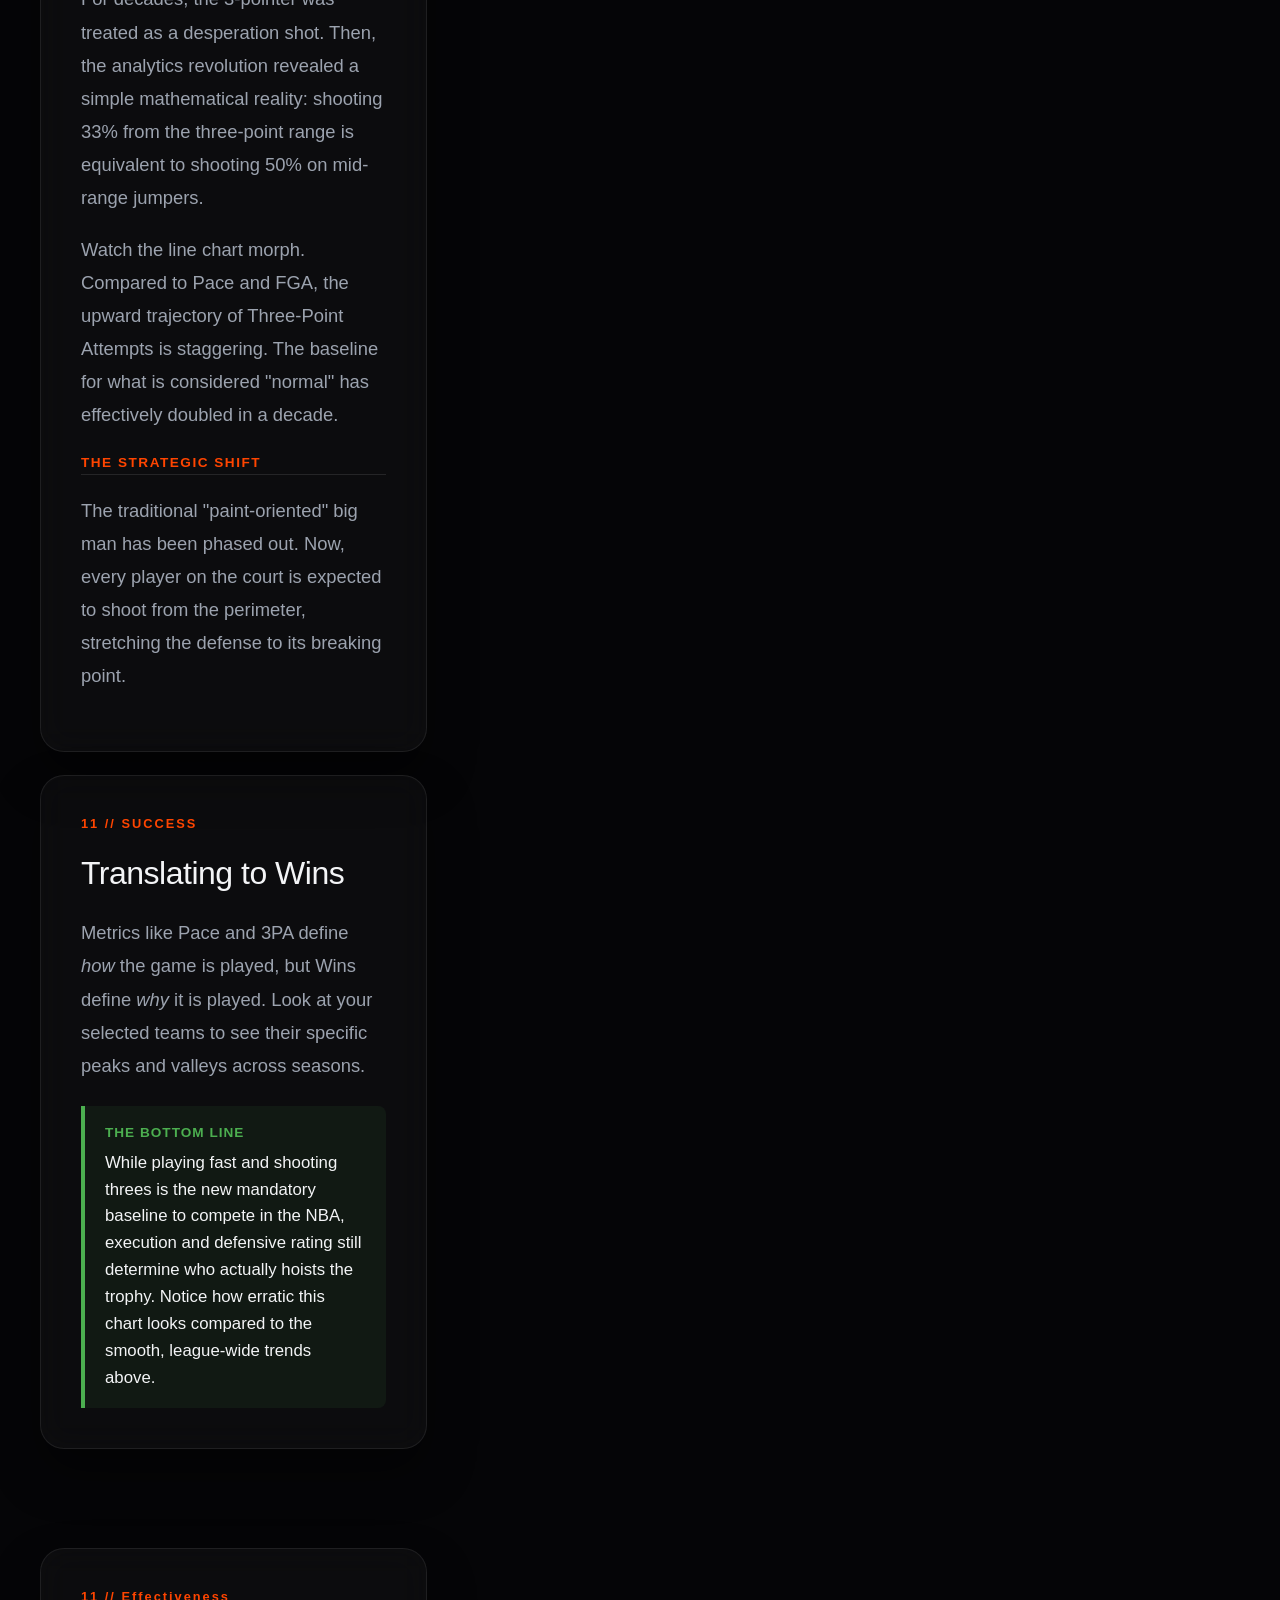
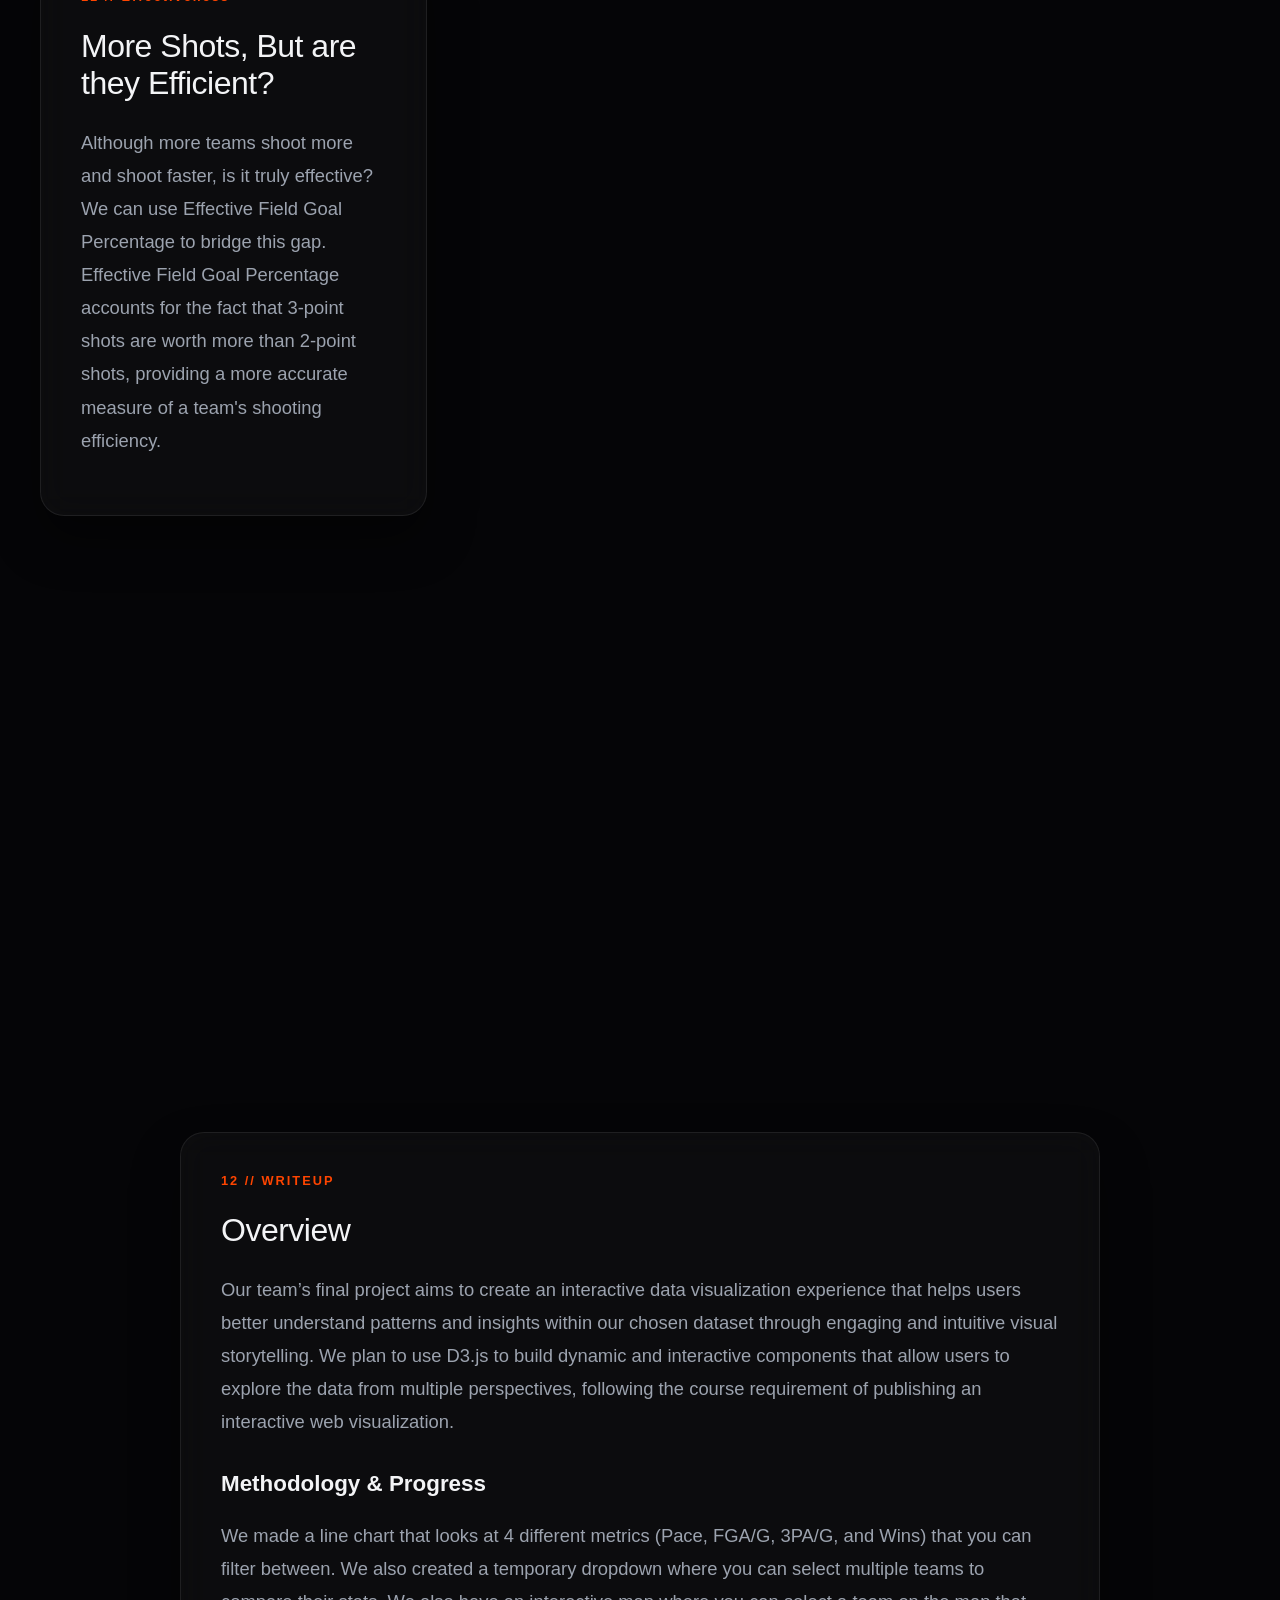
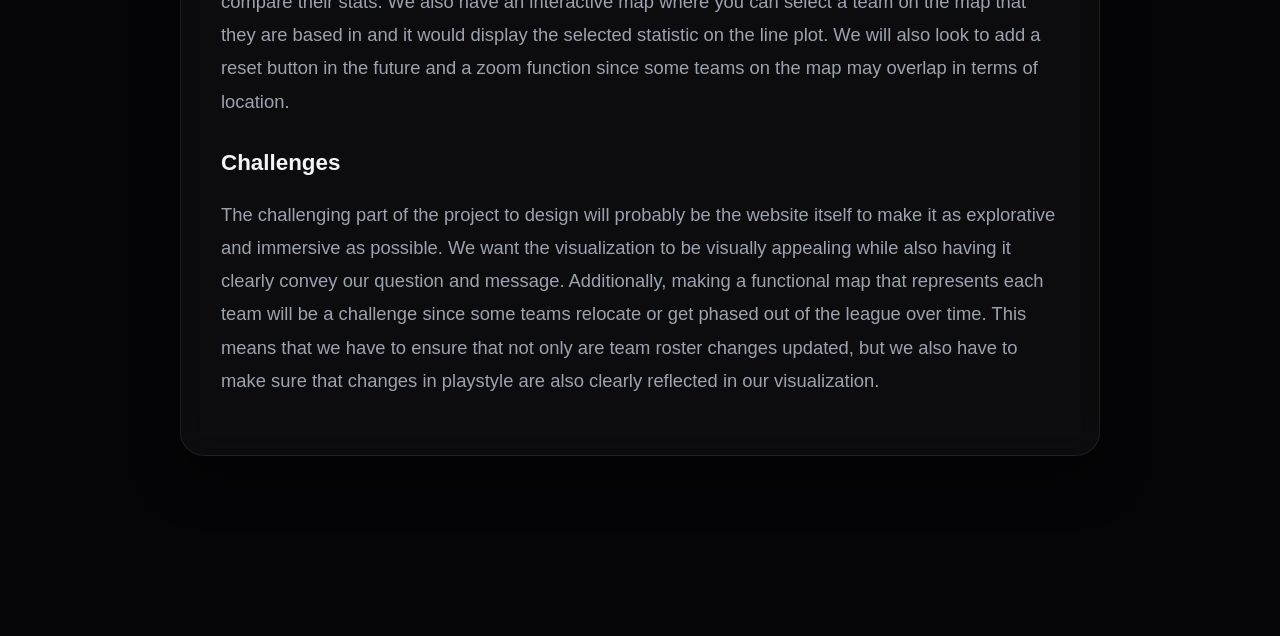
==== commit 7ac57ed6: "added efg" ====
--- a/index.html
+++ b/index.html
@@ -211,7 +211,8 @@
              <div class="step" data-step="5">
                 <div class="glass-card">
                     <div class="badge">11 // Effectiveness</div>
-                    <p>Although more teams shoot more and shoot faster, is it truly effective? We can use Effective Field Goal Percentage to bridge this gap.</p>
+                    <h2>More Shots, But are they Efficient?</h2>
+                    <p>Although more teams shoot more and shoot faster, is it truly effective? We can use Effective Field Goal Percentage to bridge this gap. Effective Field Goal Percentage accounts for the fact that 3-point shots are worth more than 2-point shots, providing a more accurate measure of a team's shooting efficiency.</p>
                 </div>
             </div>
         </article>
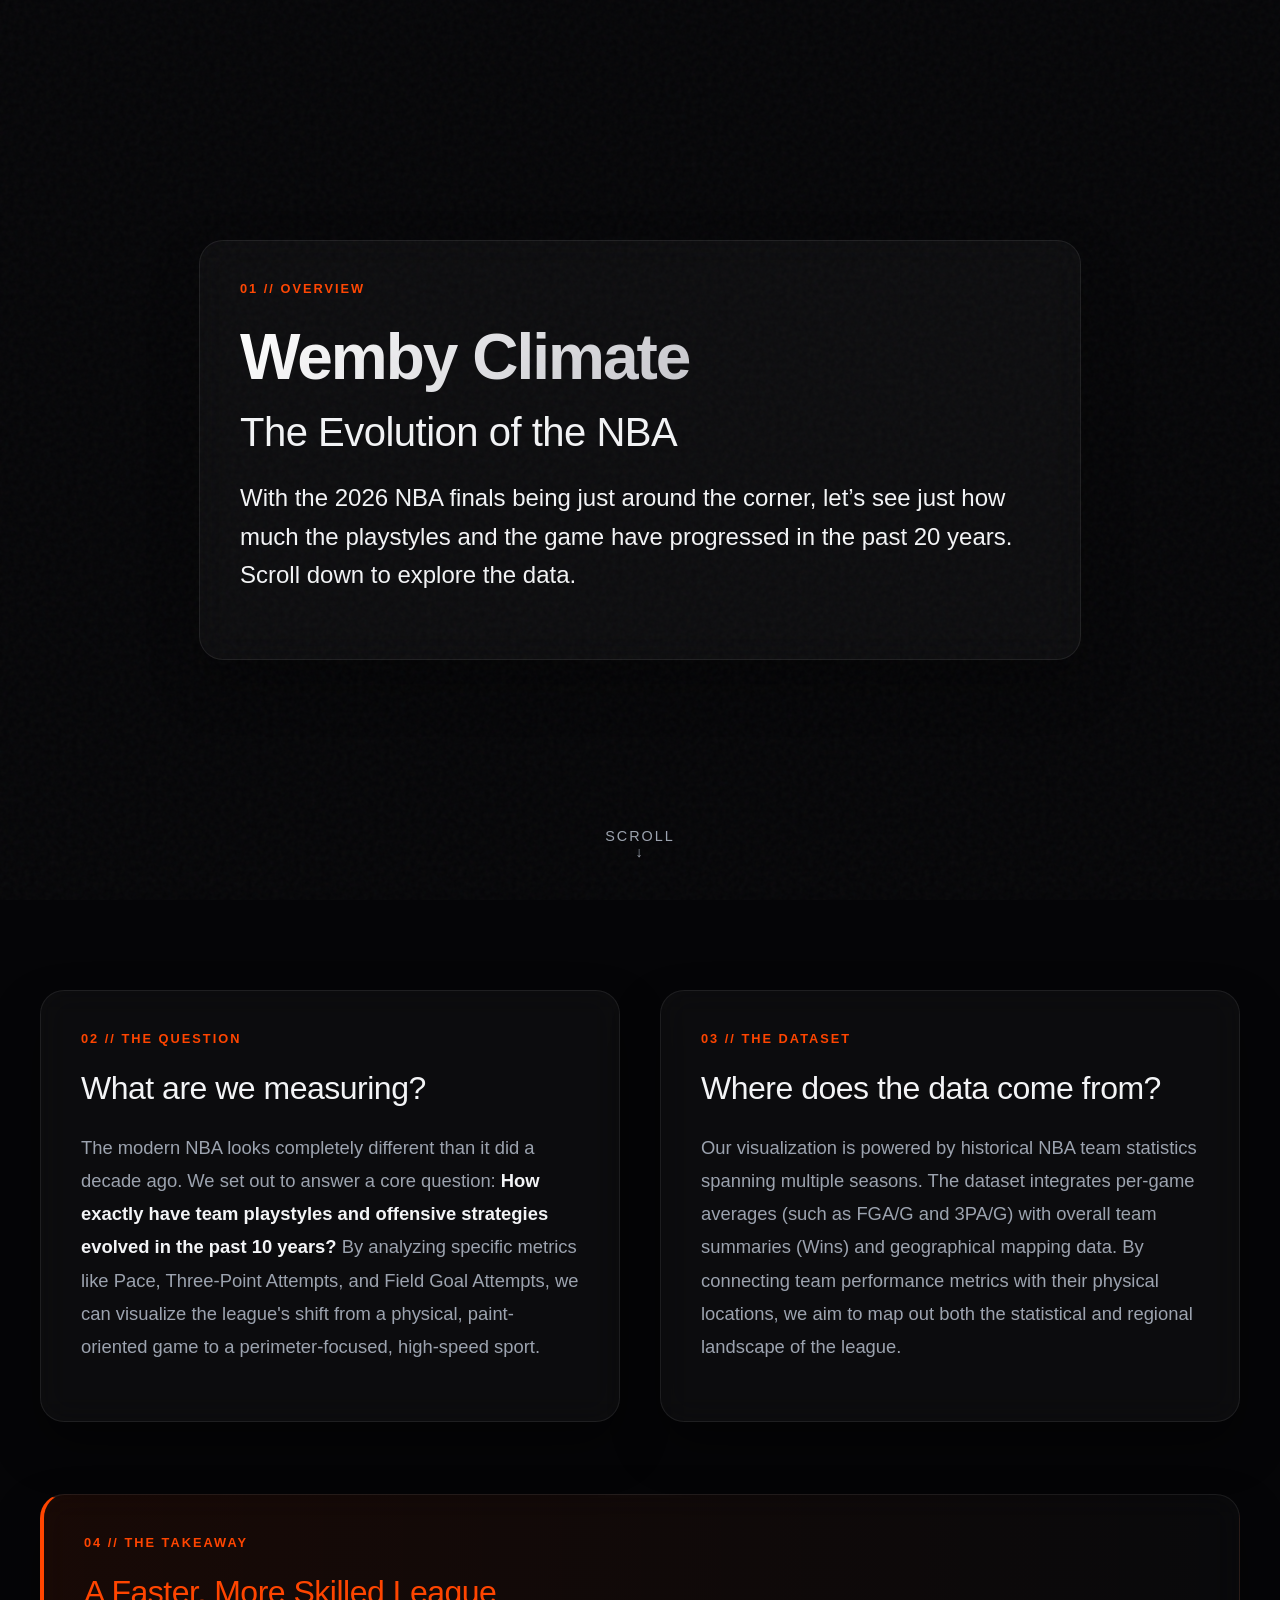
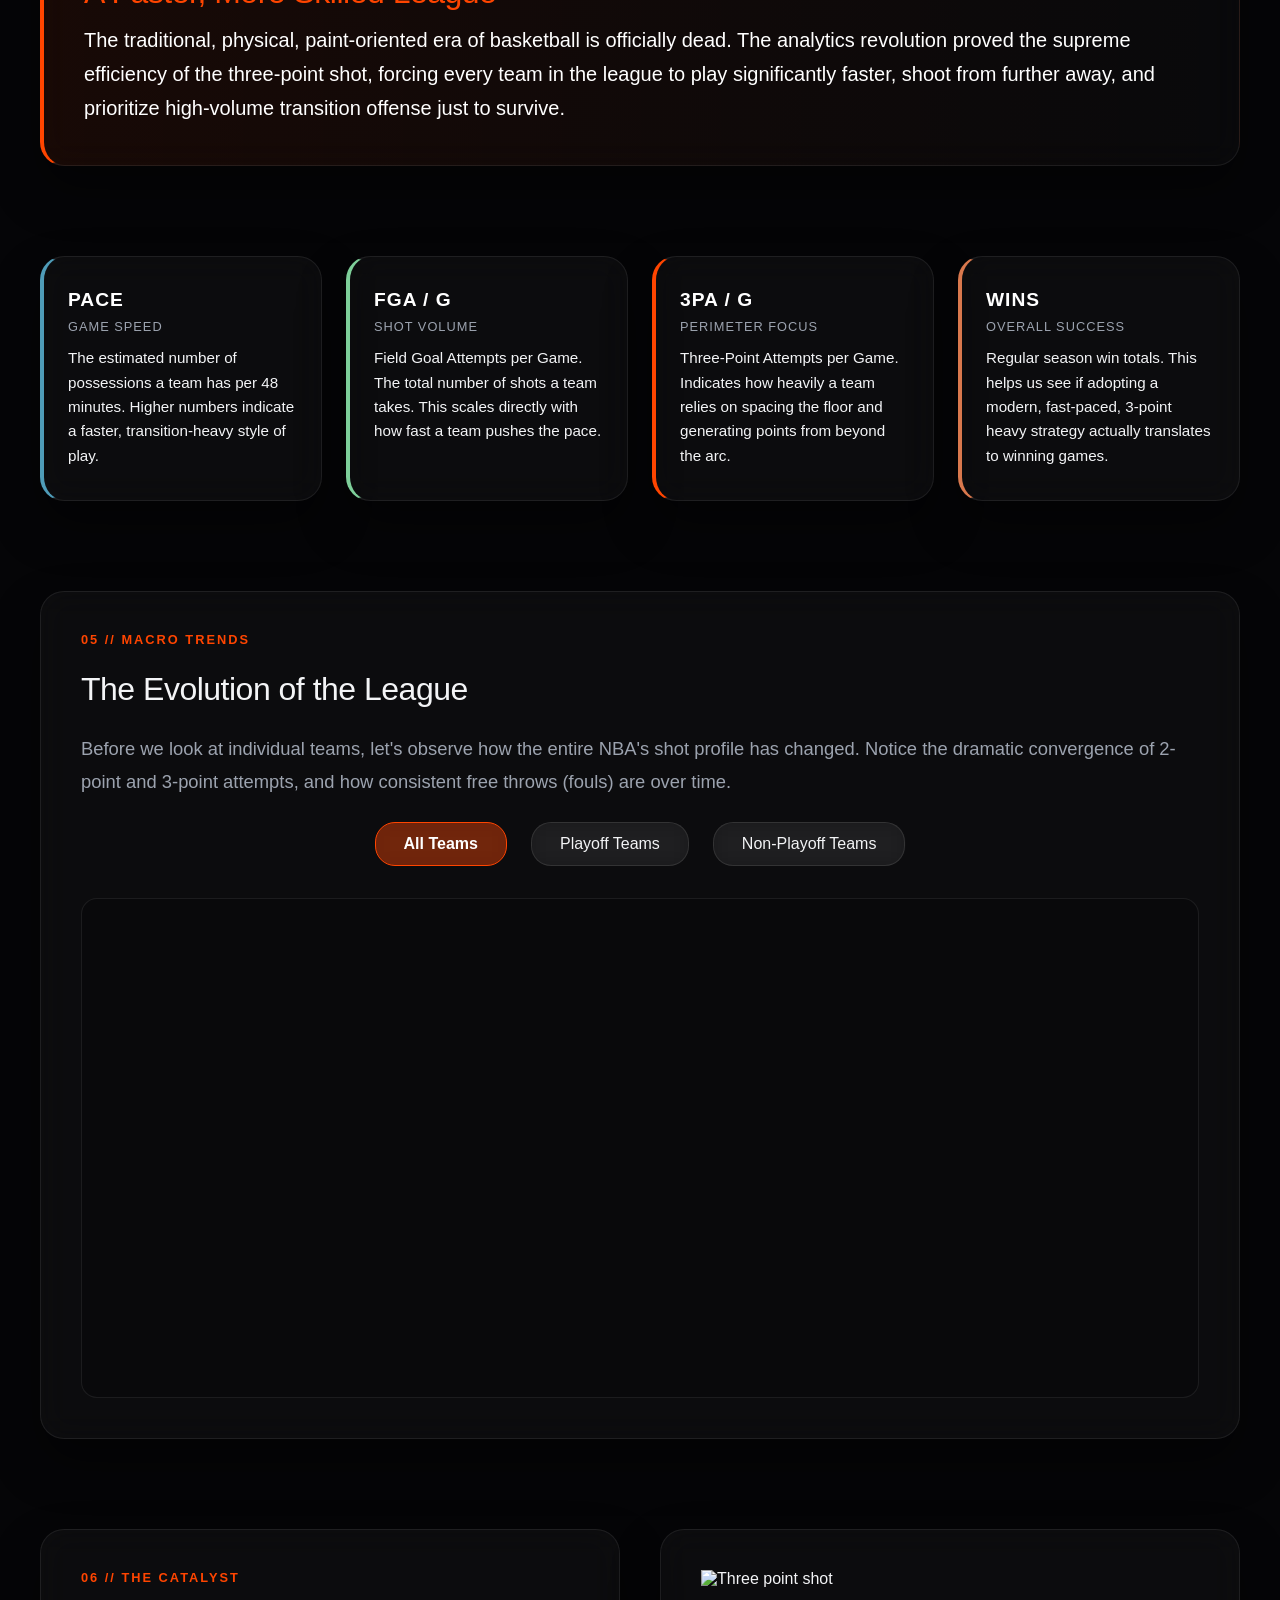
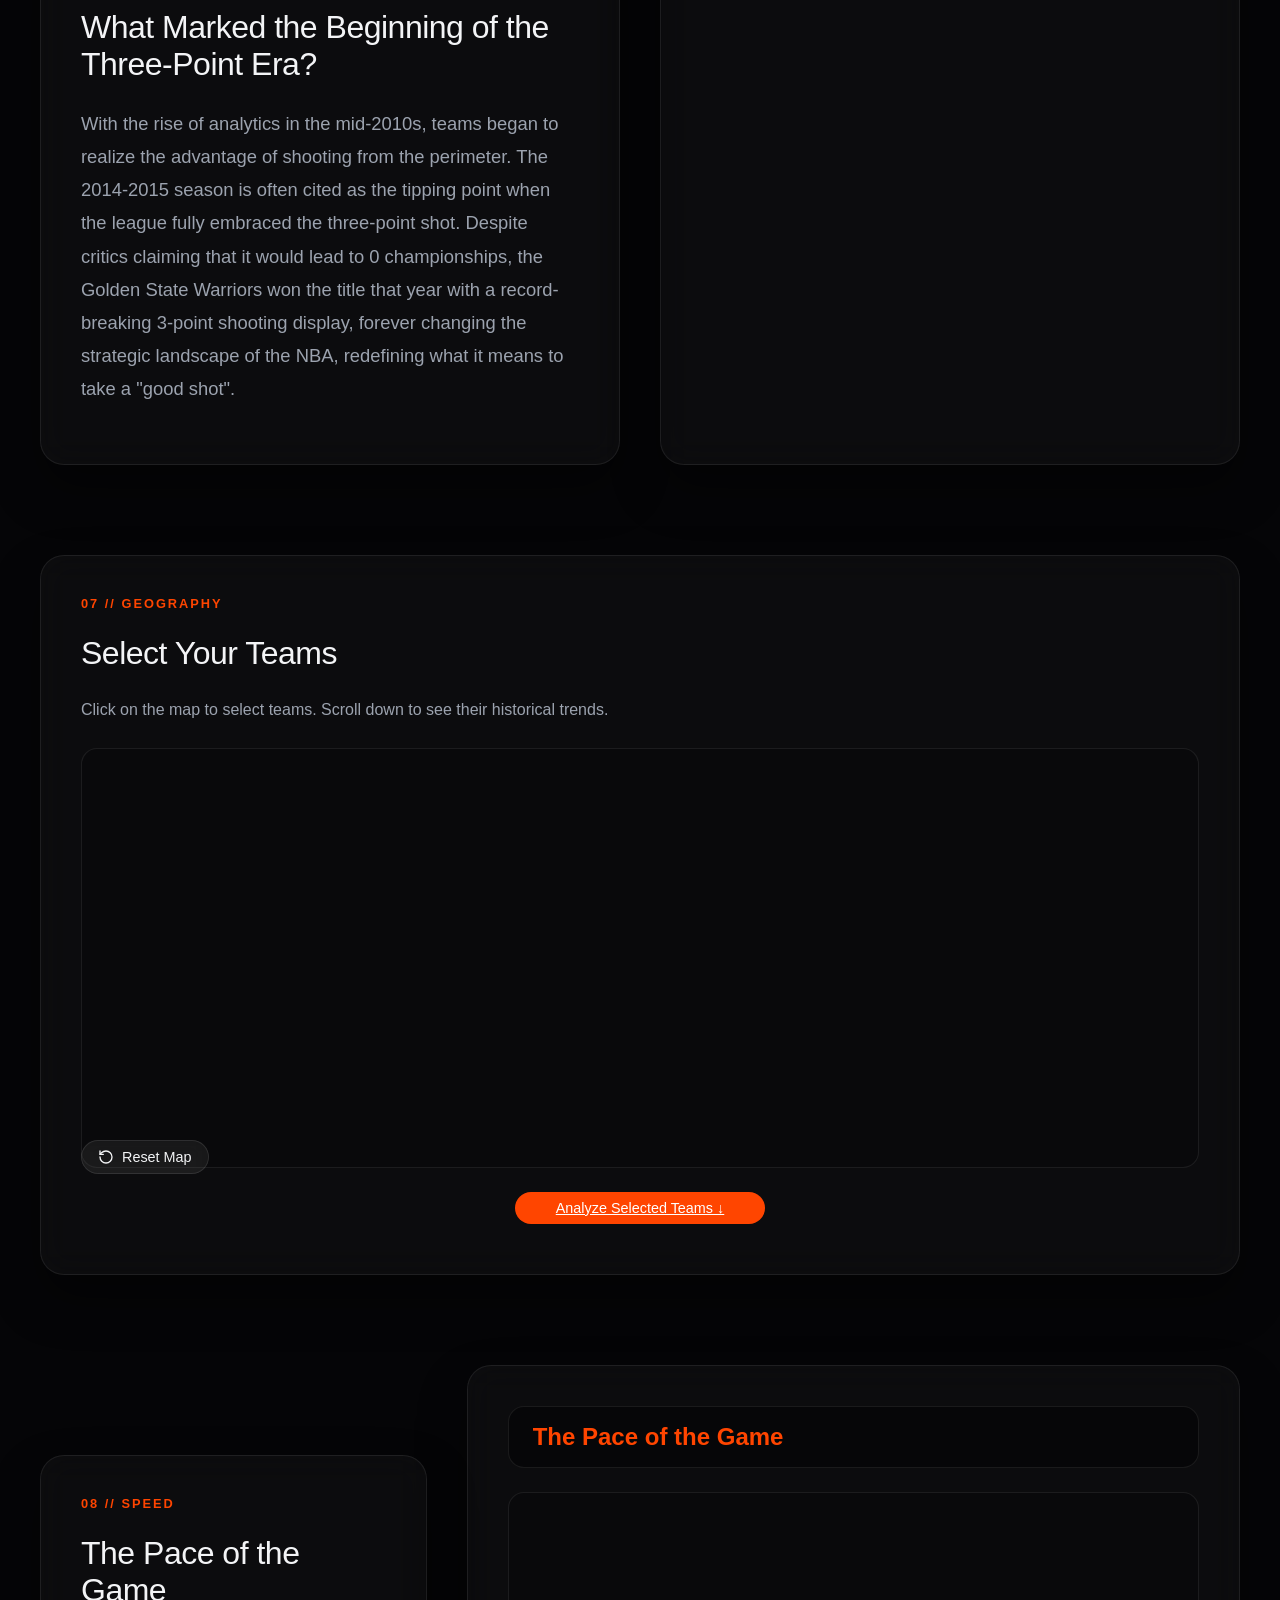
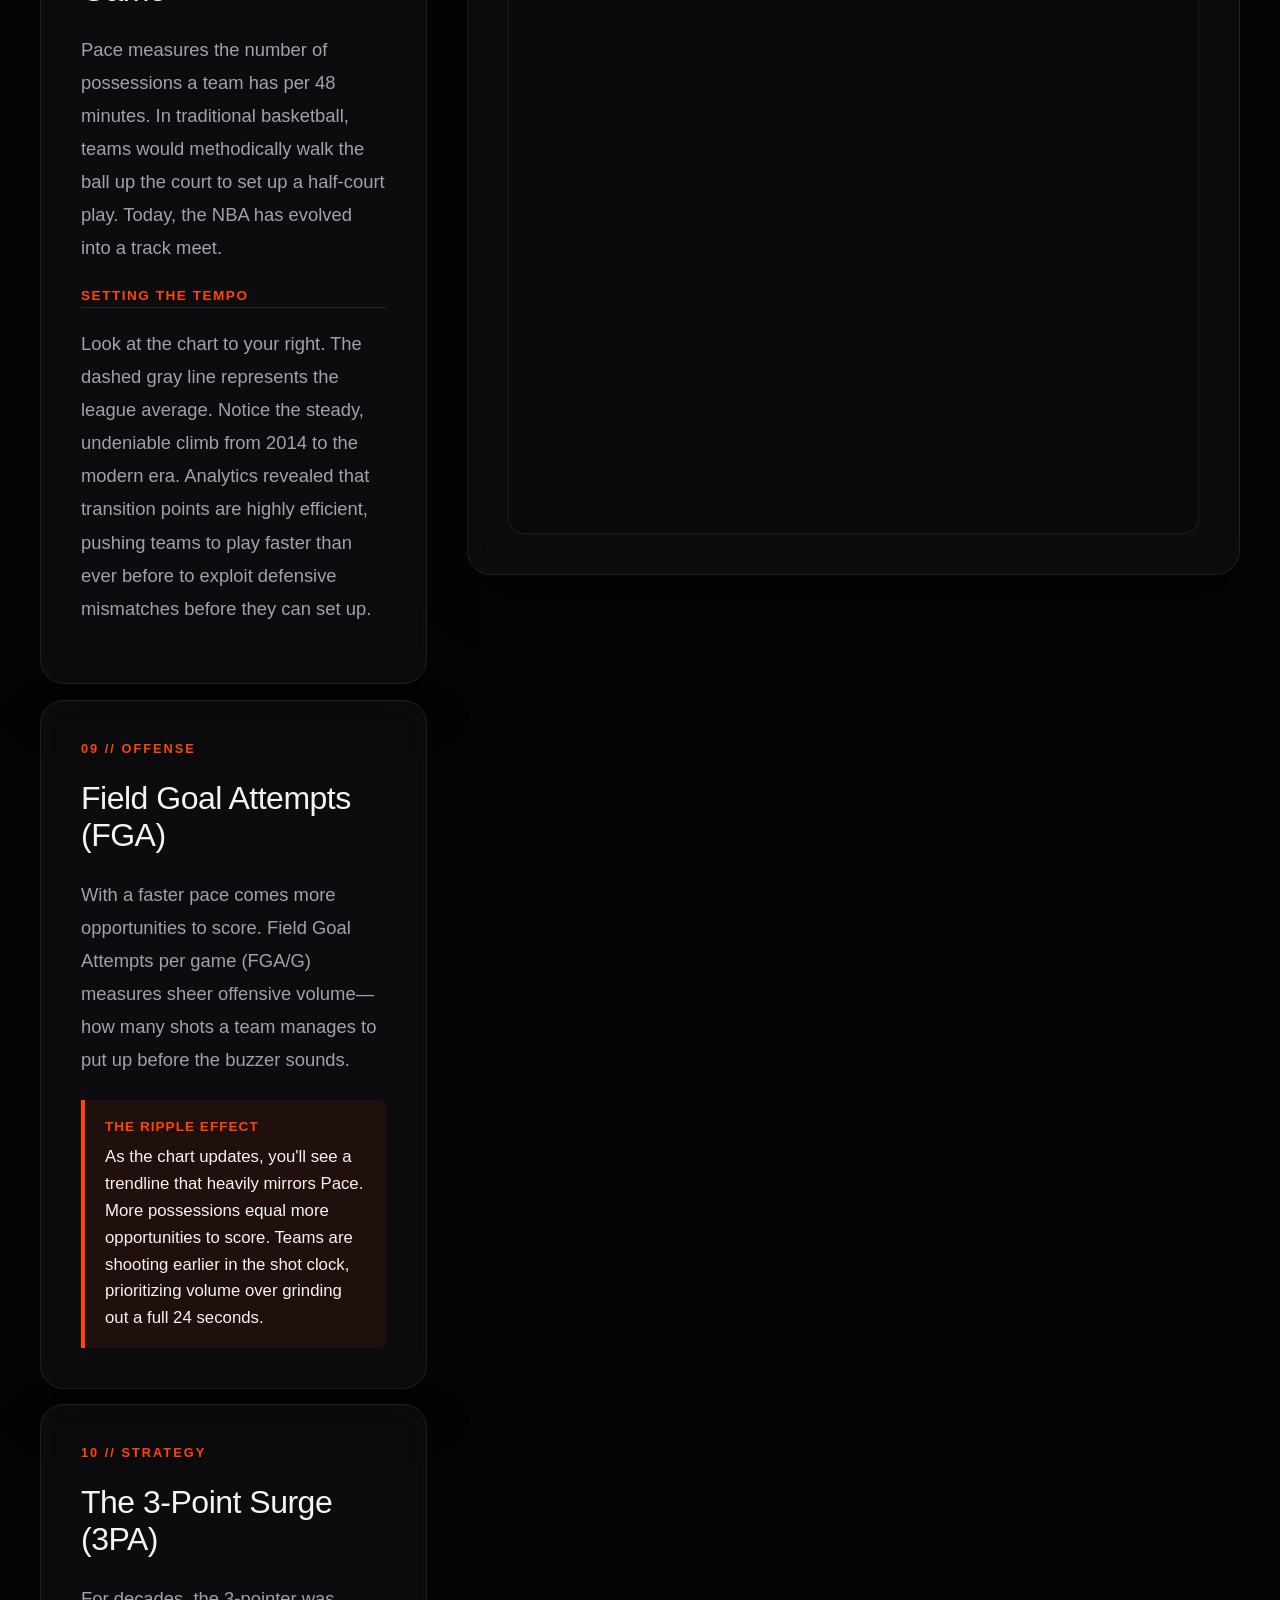
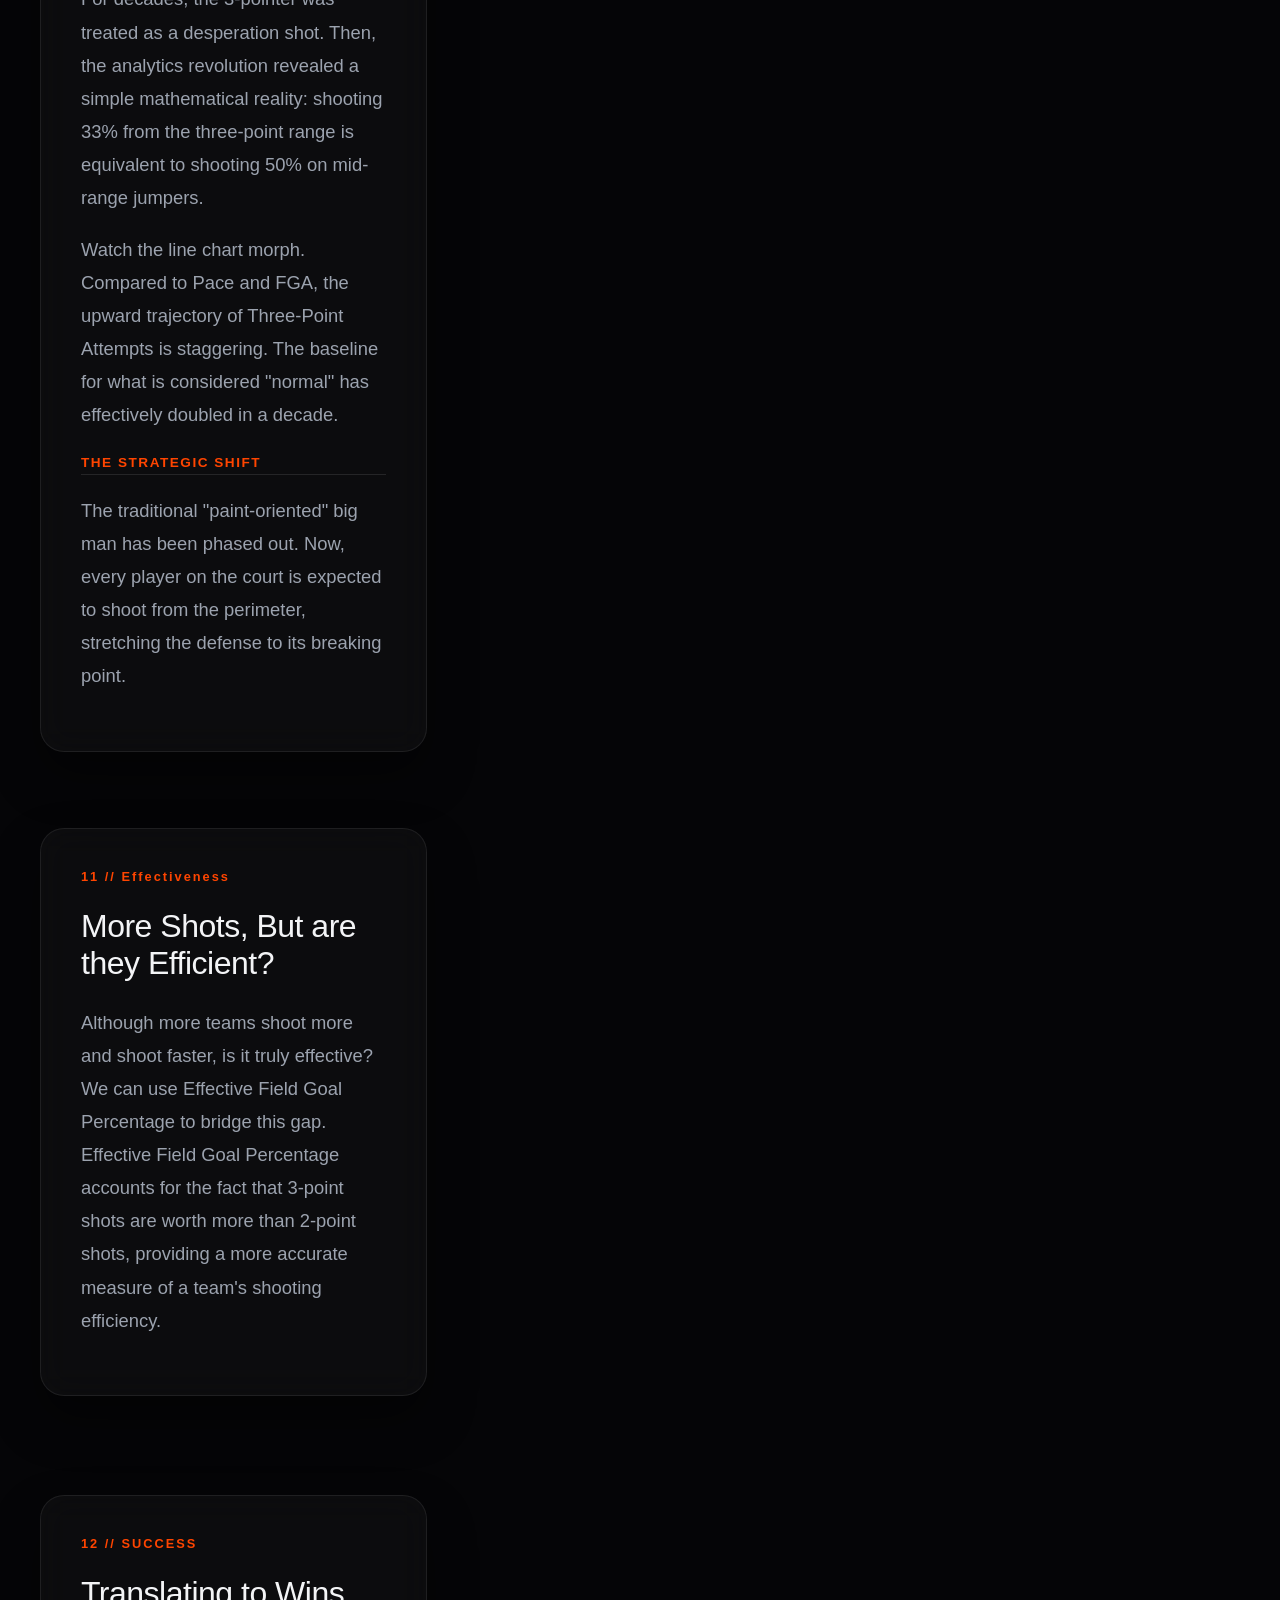
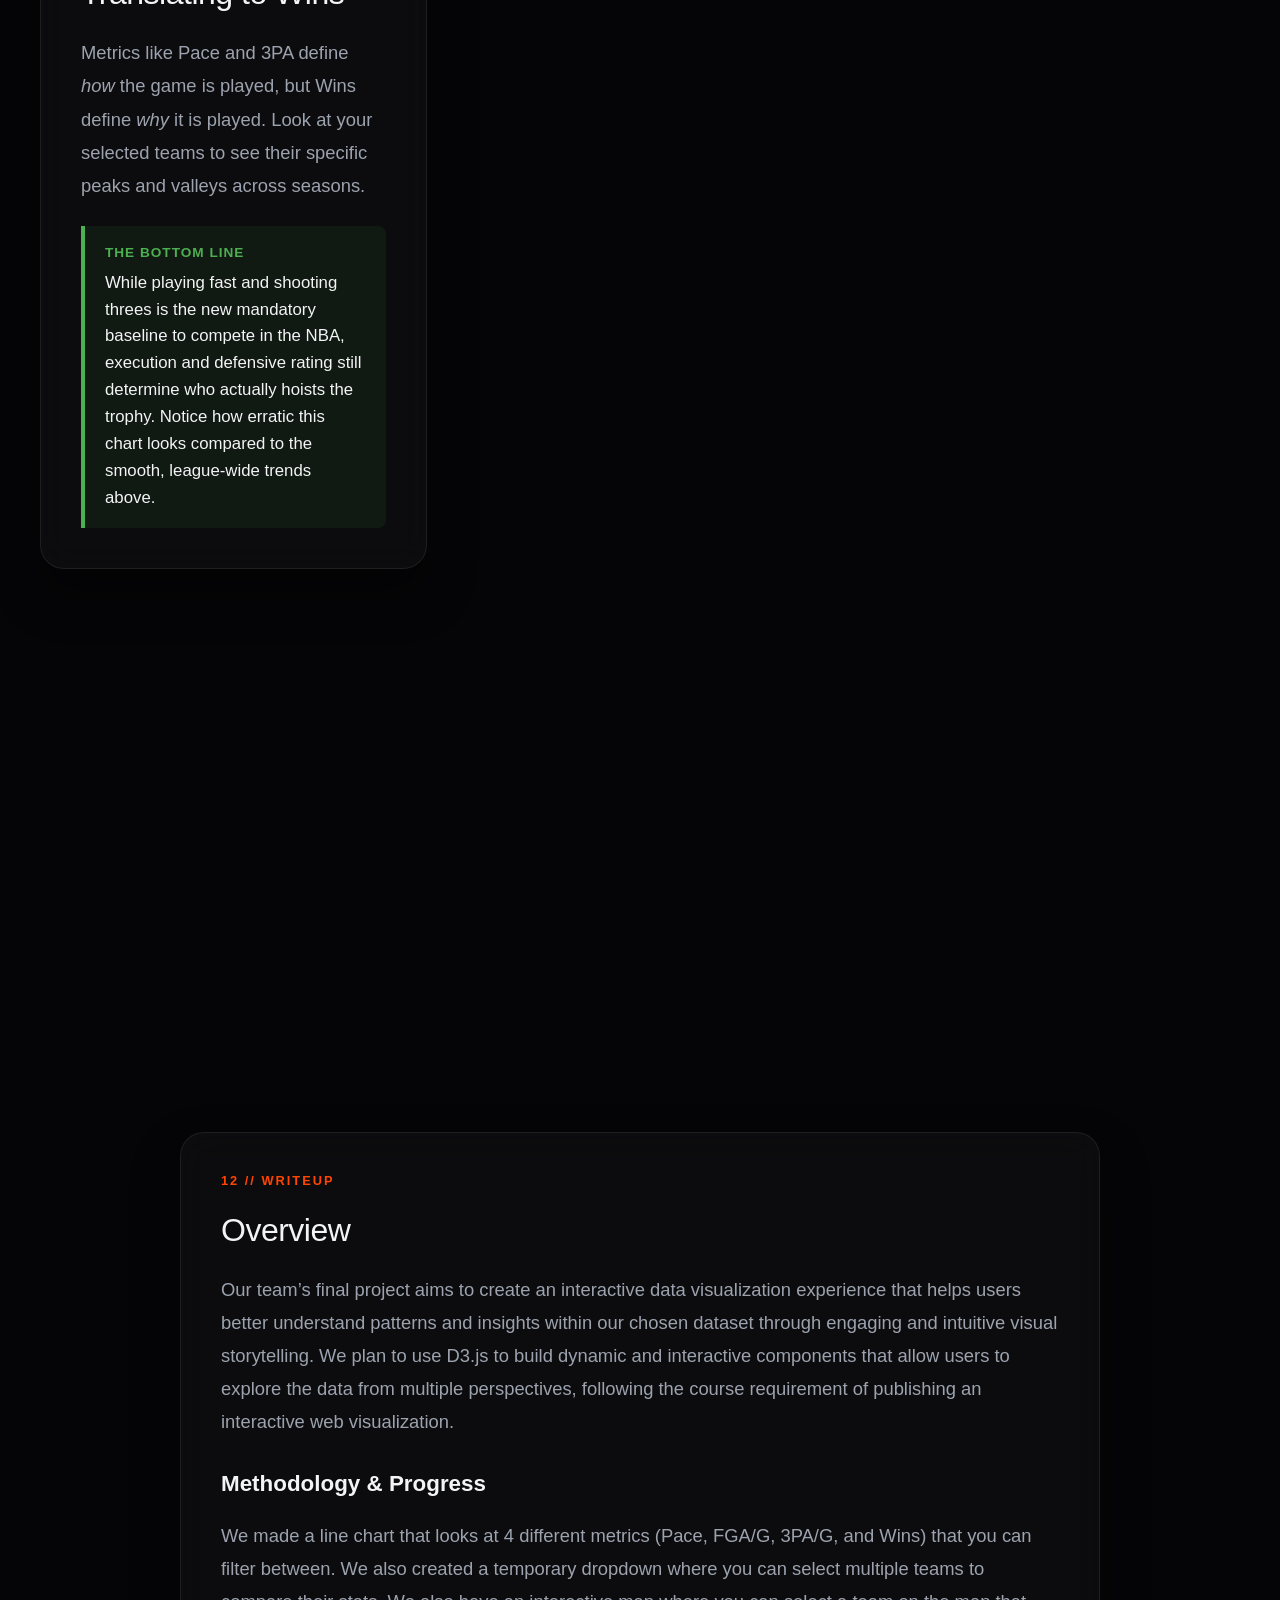
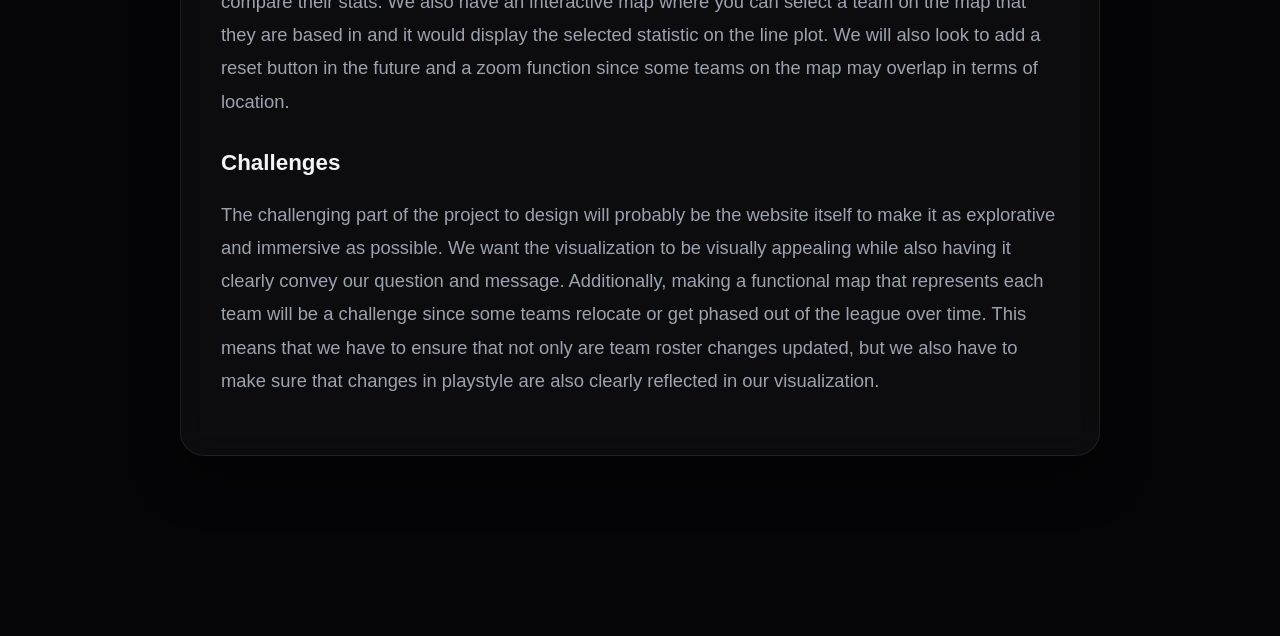
==== commit af077c9b: "reordered" ====
--- a/index.html
+++ b/index.html
@@ -196,7 +196,15 @@
 
             <div class="step" data-step="4">
                 <div class="glass-card">
-                    <div class="badge">11 // SUCCESS</div>
+                    <div class="badge">11 // Effectiveness</div>
+                    <h2>More Shots, But are they Efficient?</h2>
+                    <p>Although more teams shoot more and shoot faster, is it truly effective? We can use Effective Field Goal Percentage to bridge this gap. Effective Field Goal Percentage accounts for the fact that 3-point shots are worth more than 2-point shots, providing a more accurate measure of a team's shooting efficiency.</p>
+                </div>
+            </div>
+
+            <div class="step" data-step="5">
+                <div class="glass-card">
+                    <div class="badge">12 // SUCCESS</div>
                     <h2>Translating to Wins</h2>
                     <p>Metrics like Pace and 3PA define <em>how</em> the game is played, but Wins define <em>why</em> it is played. Look at your selected teams to see their specific peaks and valleys across seasons.</p>
                     
@@ -208,13 +216,7 @@
             </div>
 
 
-             <div class="step" data-step="5">
-                <div class="glass-card">
-                    <div class="badge">11 // Effectiveness</div>
-                    <h2>More Shots, But are they Efficient?</h2>
-                    <p>Although more teams shoot more and shoot faster, is it truly effective? We can use Effective Field Goal Percentage to bridge this gap. Effective Field Goal Percentage accounts for the fact that 3-point shots are worth more than 2-point shots, providing a more accurate measure of a team's shooting efficiency.</p>
-                </div>
-            </div>
+             
         </article>
 
         <figure class="sticky-dashboard">
@@ -230,8 +232,8 @@
                         <label><input type="radio" name="metric" value="pace" checked> Pace</label>
                         <label><input type="radio" name="metric" value="fga_per_game"> FGA/G</label>
                         <label><input type="radio" name="metric" value="x3pa_per_game"> 3PA/G</label>
+                        <label><input type="radio" name="metric" value="efg_pct"> eFG%</label>
                         <label><input type="radio" name="metric" value="wins"> Wins</label>
-                        <label><input type="radio" name="metric" value="efg_pct"> eFG%</label>
                     </div>
                 </div>
 
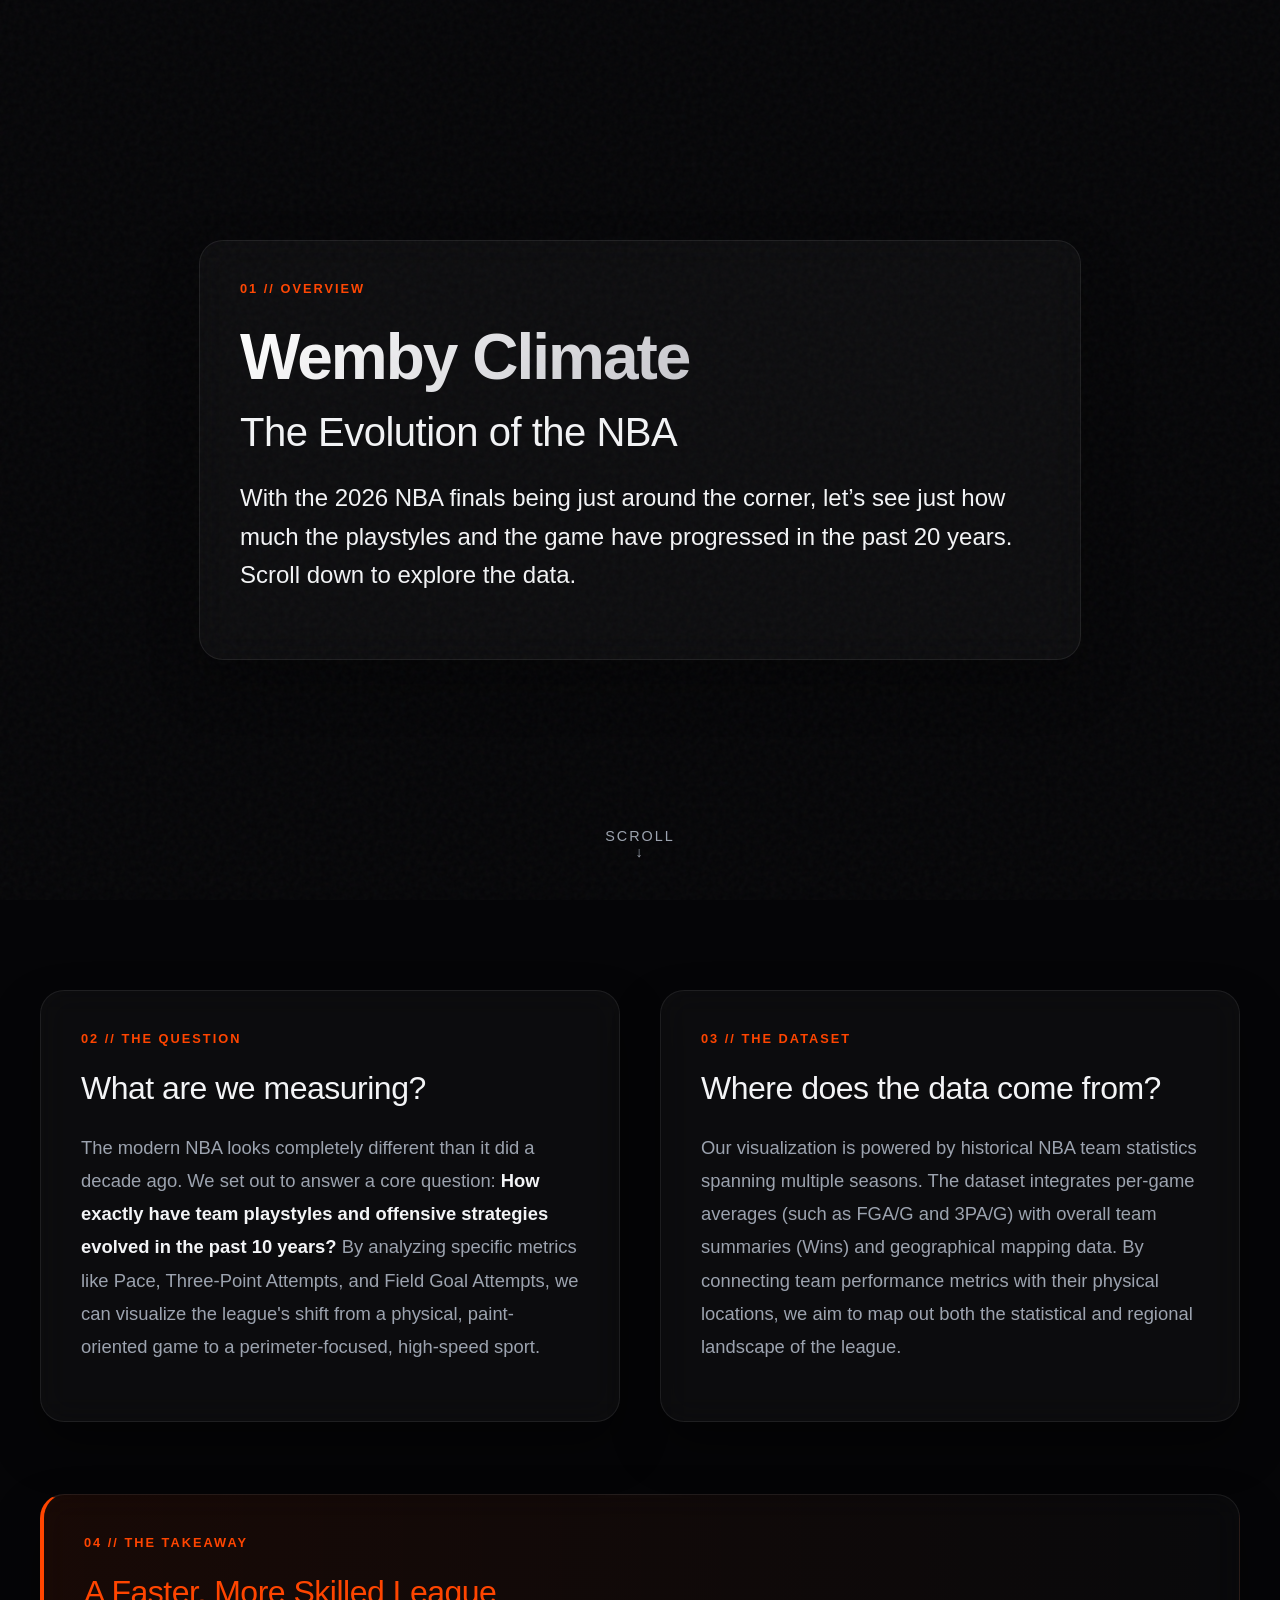
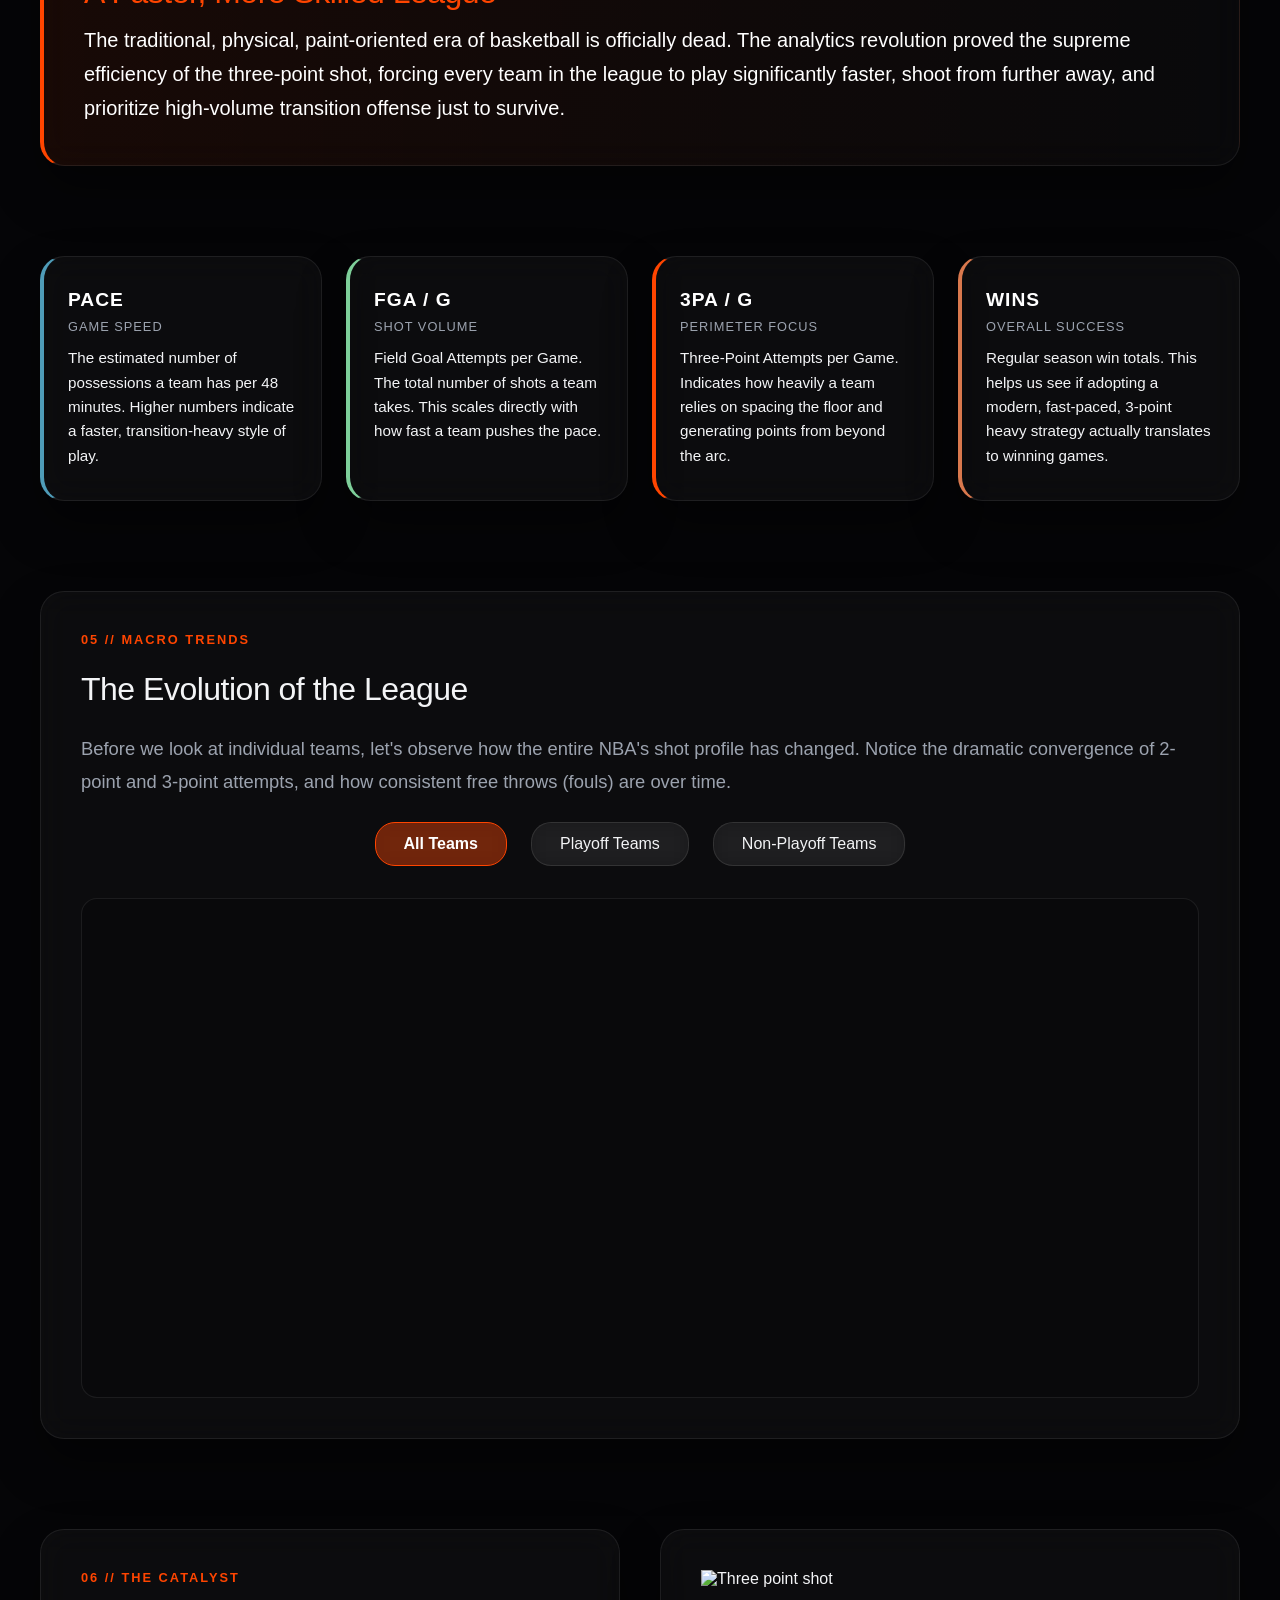
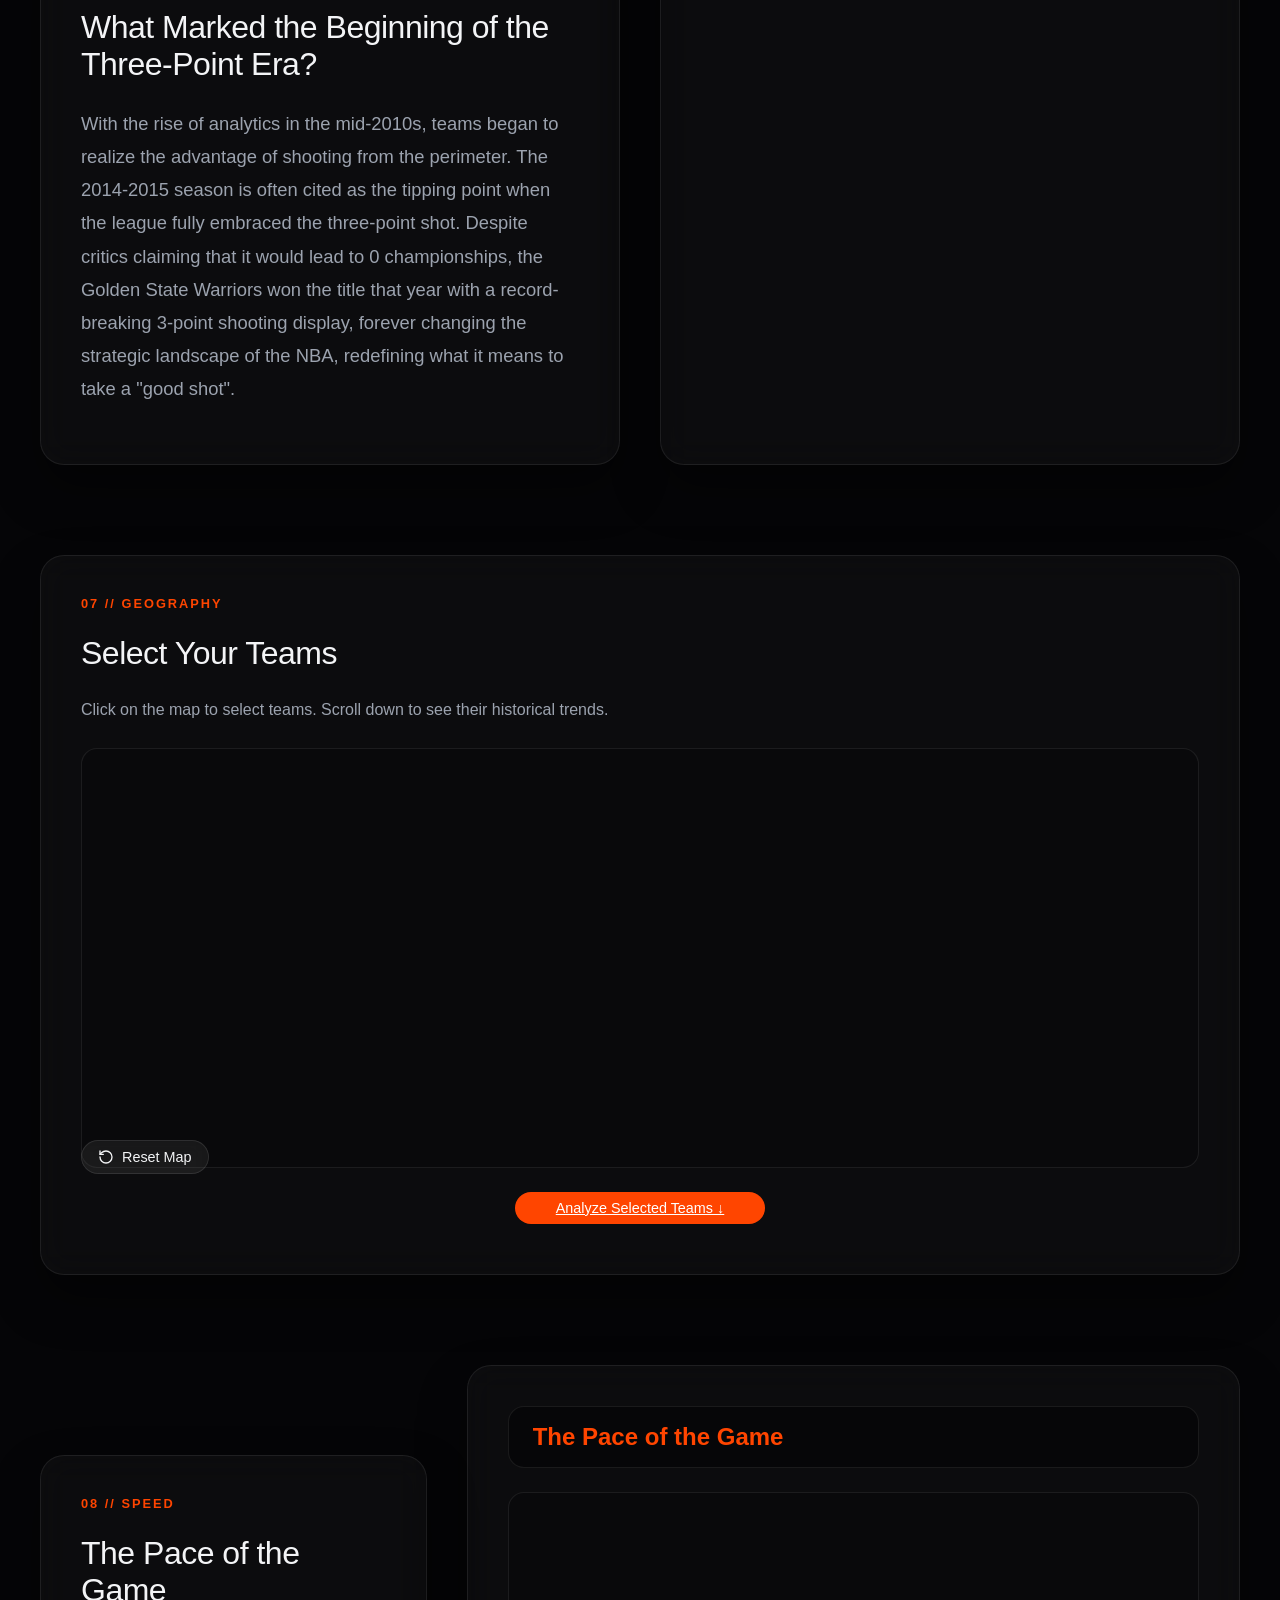
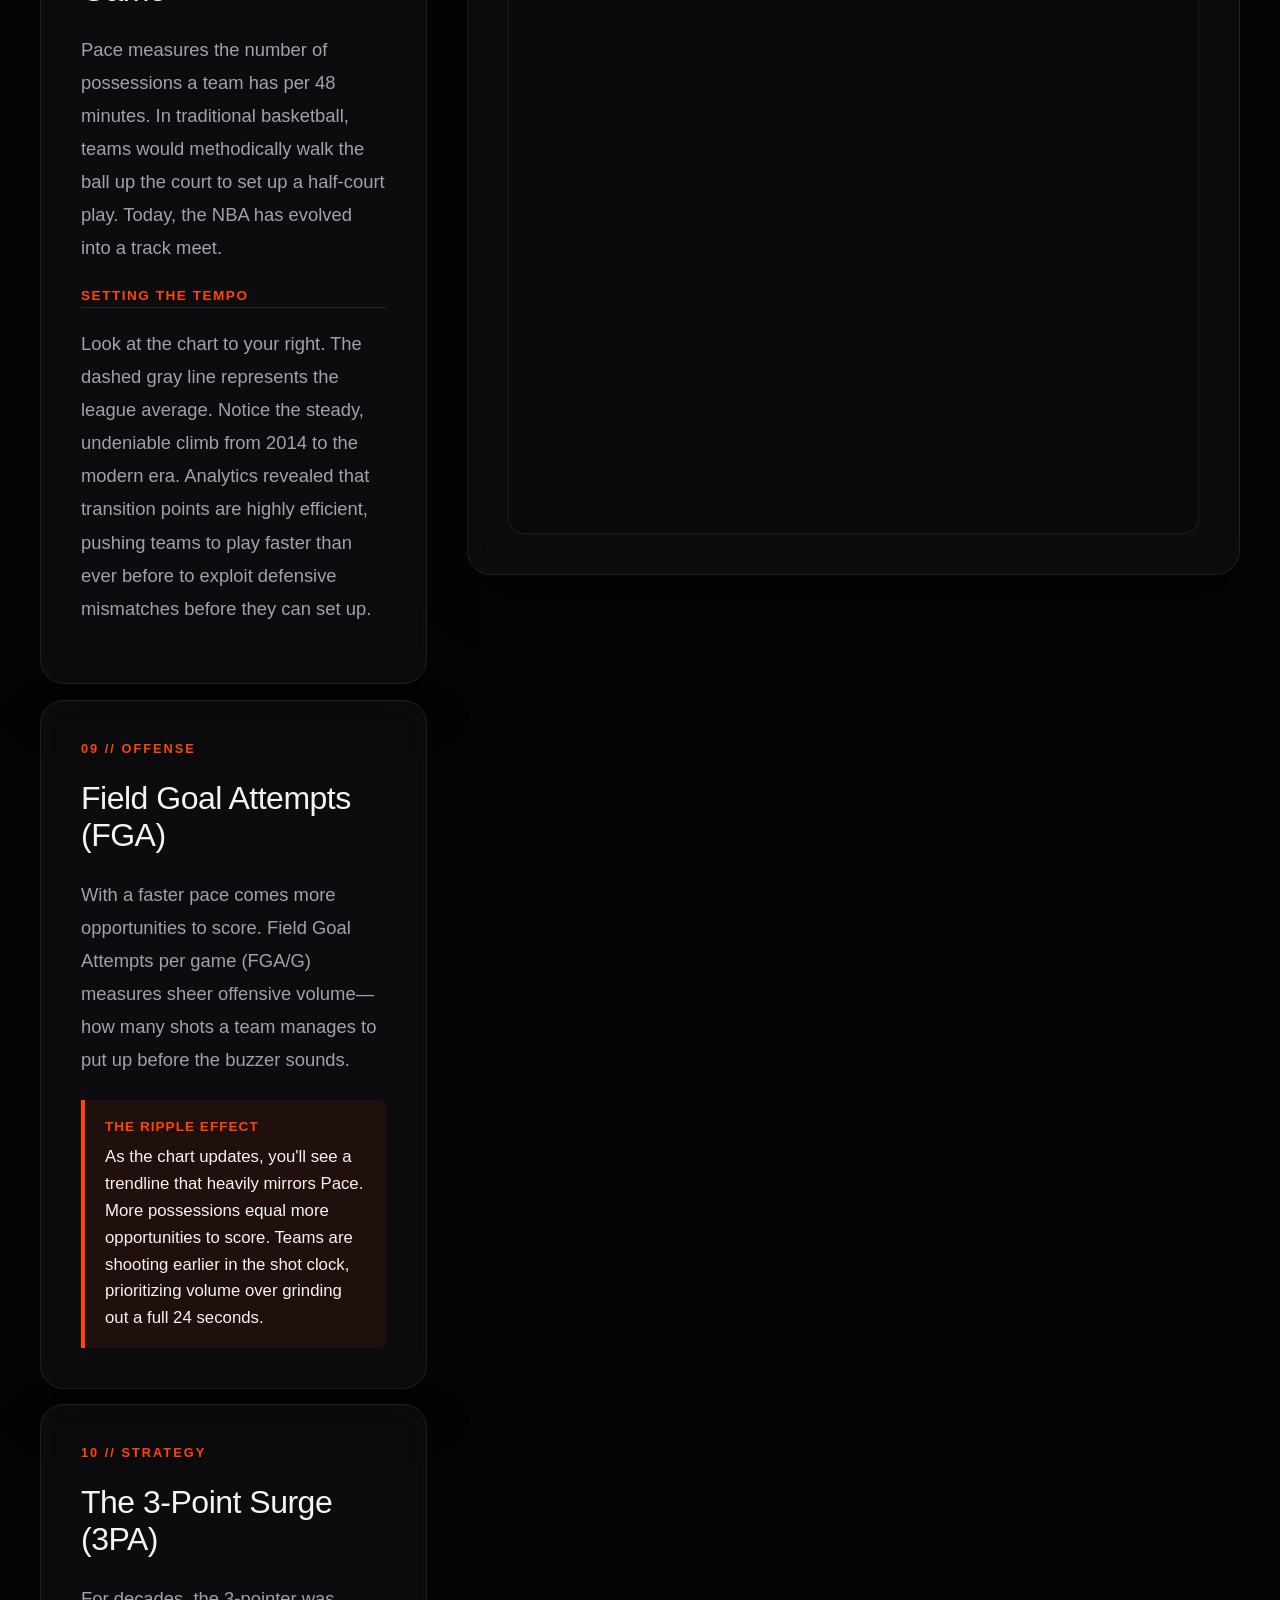
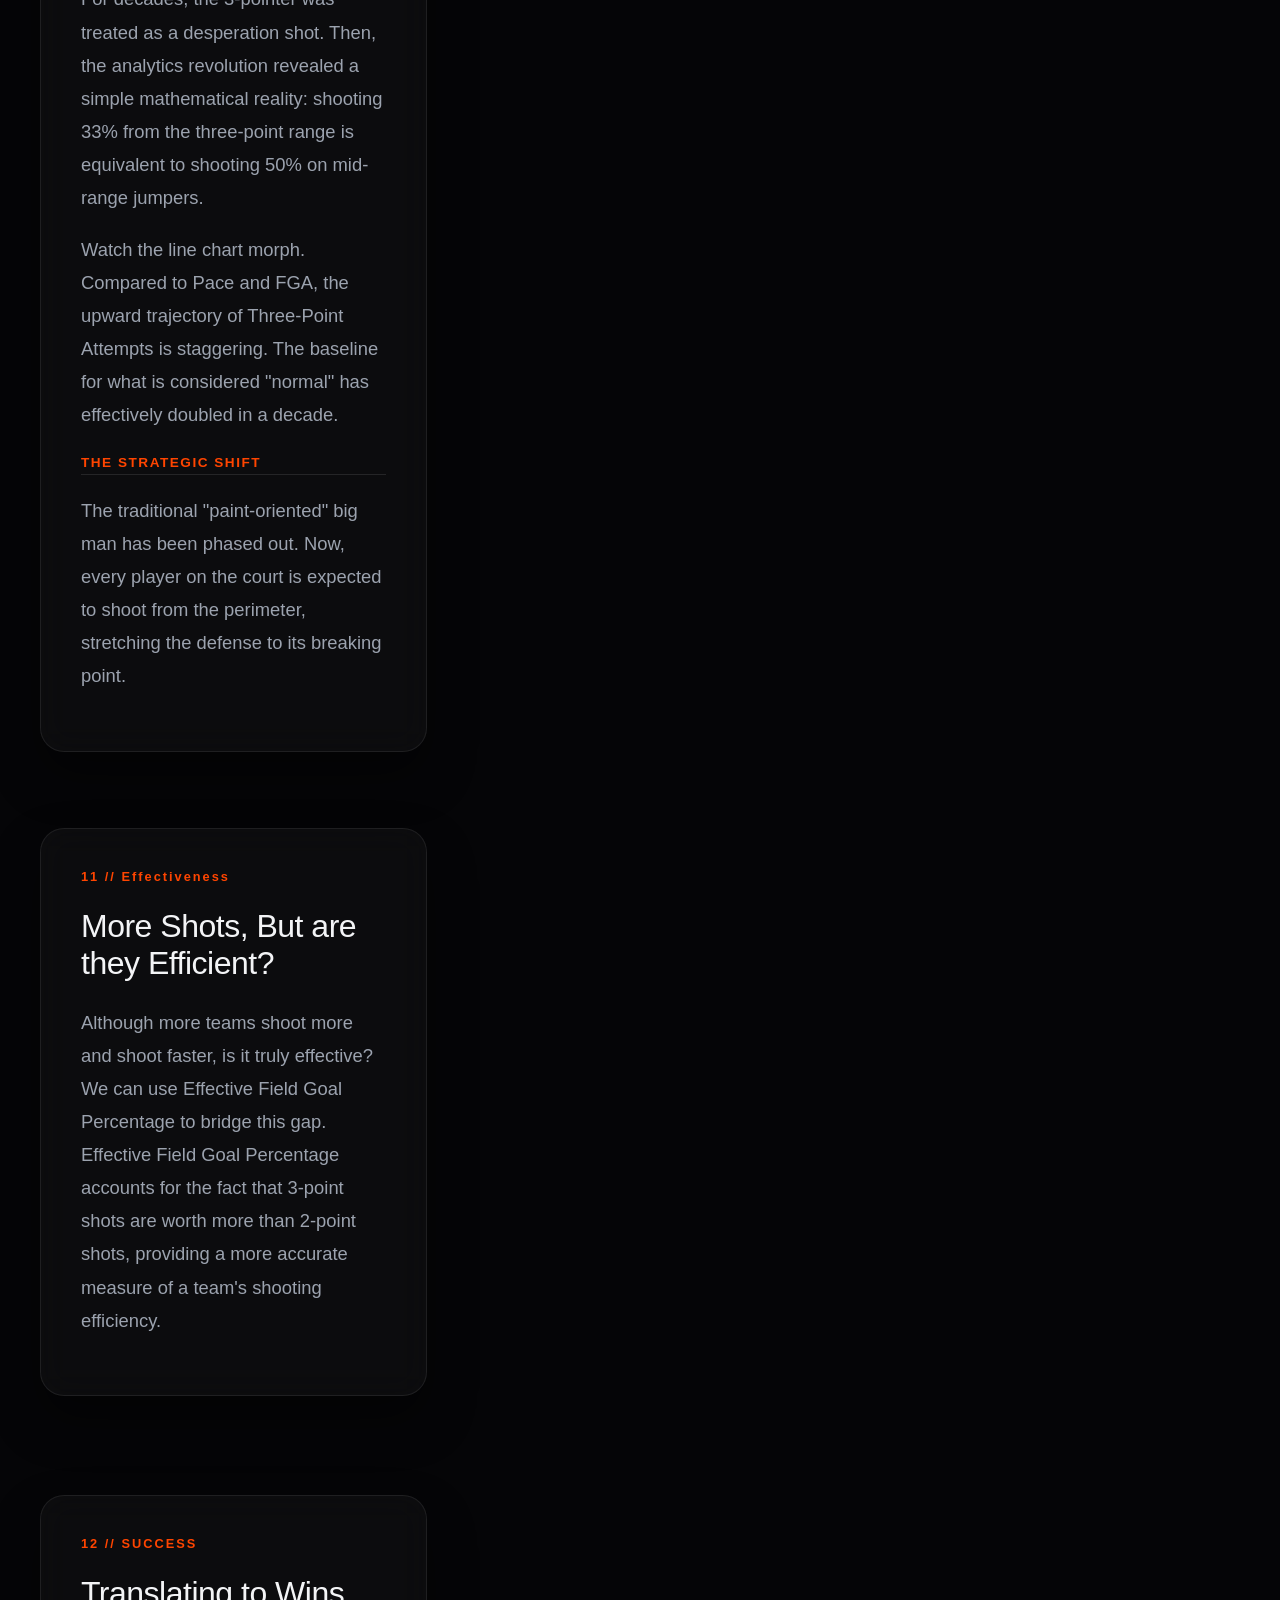
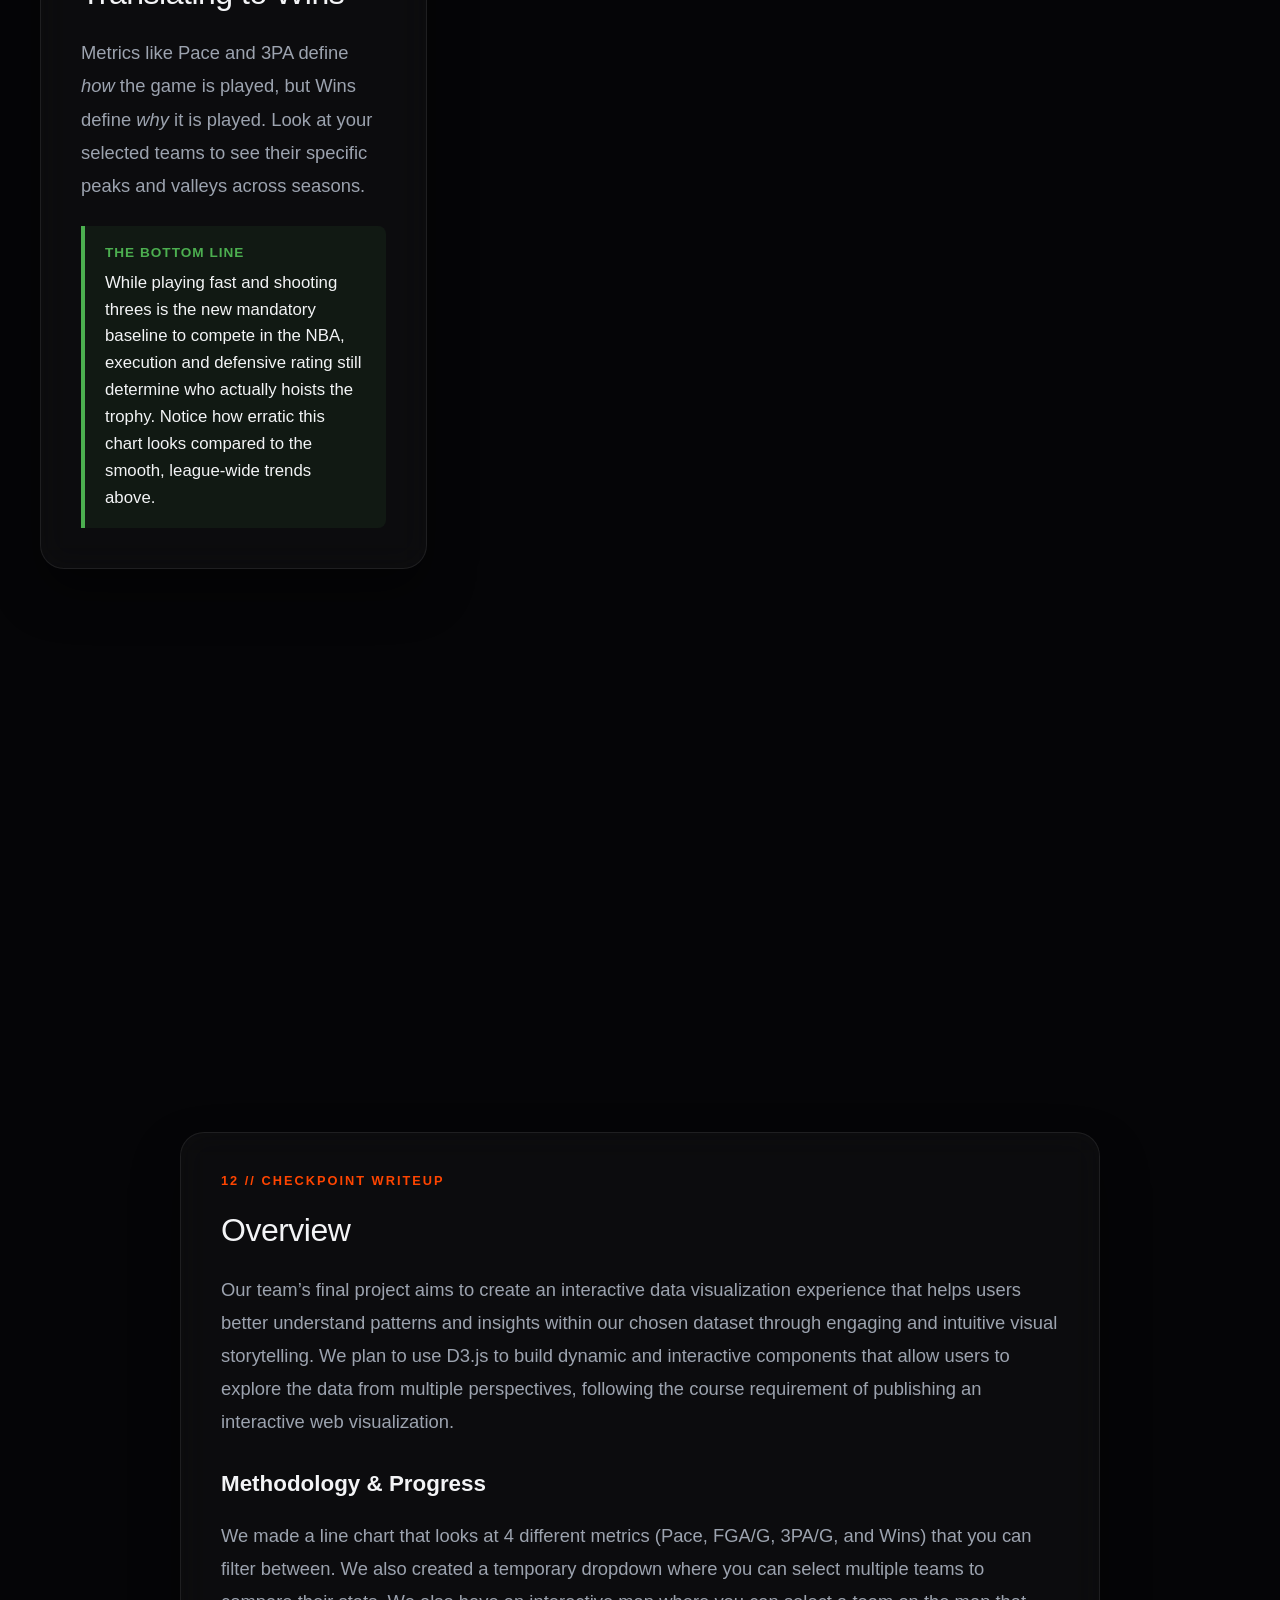
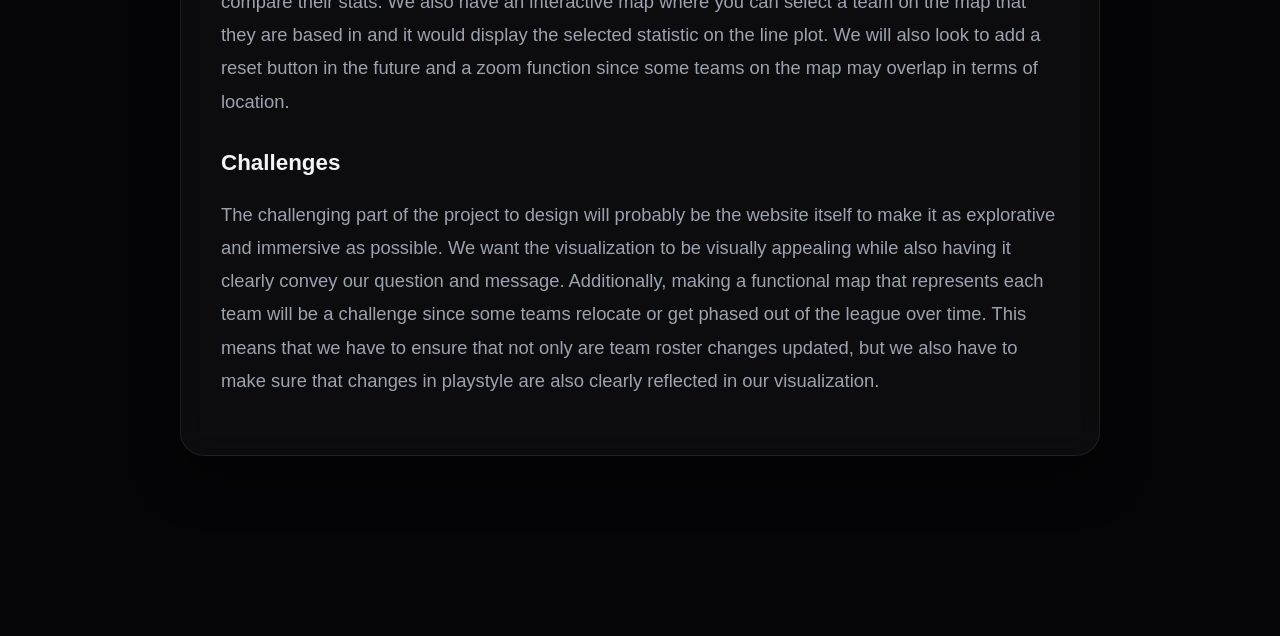
==== commit 4f712a14: "writeup text updated" ====
--- a/index.html
+++ b/index.html
@@ -248,7 +248,7 @@
 
     <section id="writeup-section">
         <div class="glass-card">
-            <div class="badge">12 // WRITEUP</div>
+            <div class="badge">12 // CHECKPOINT WRITEUP</div>
             <h2>Overview</h2>
             <p>
                 Our team’s final project aims to create an interactive data visualization experience 
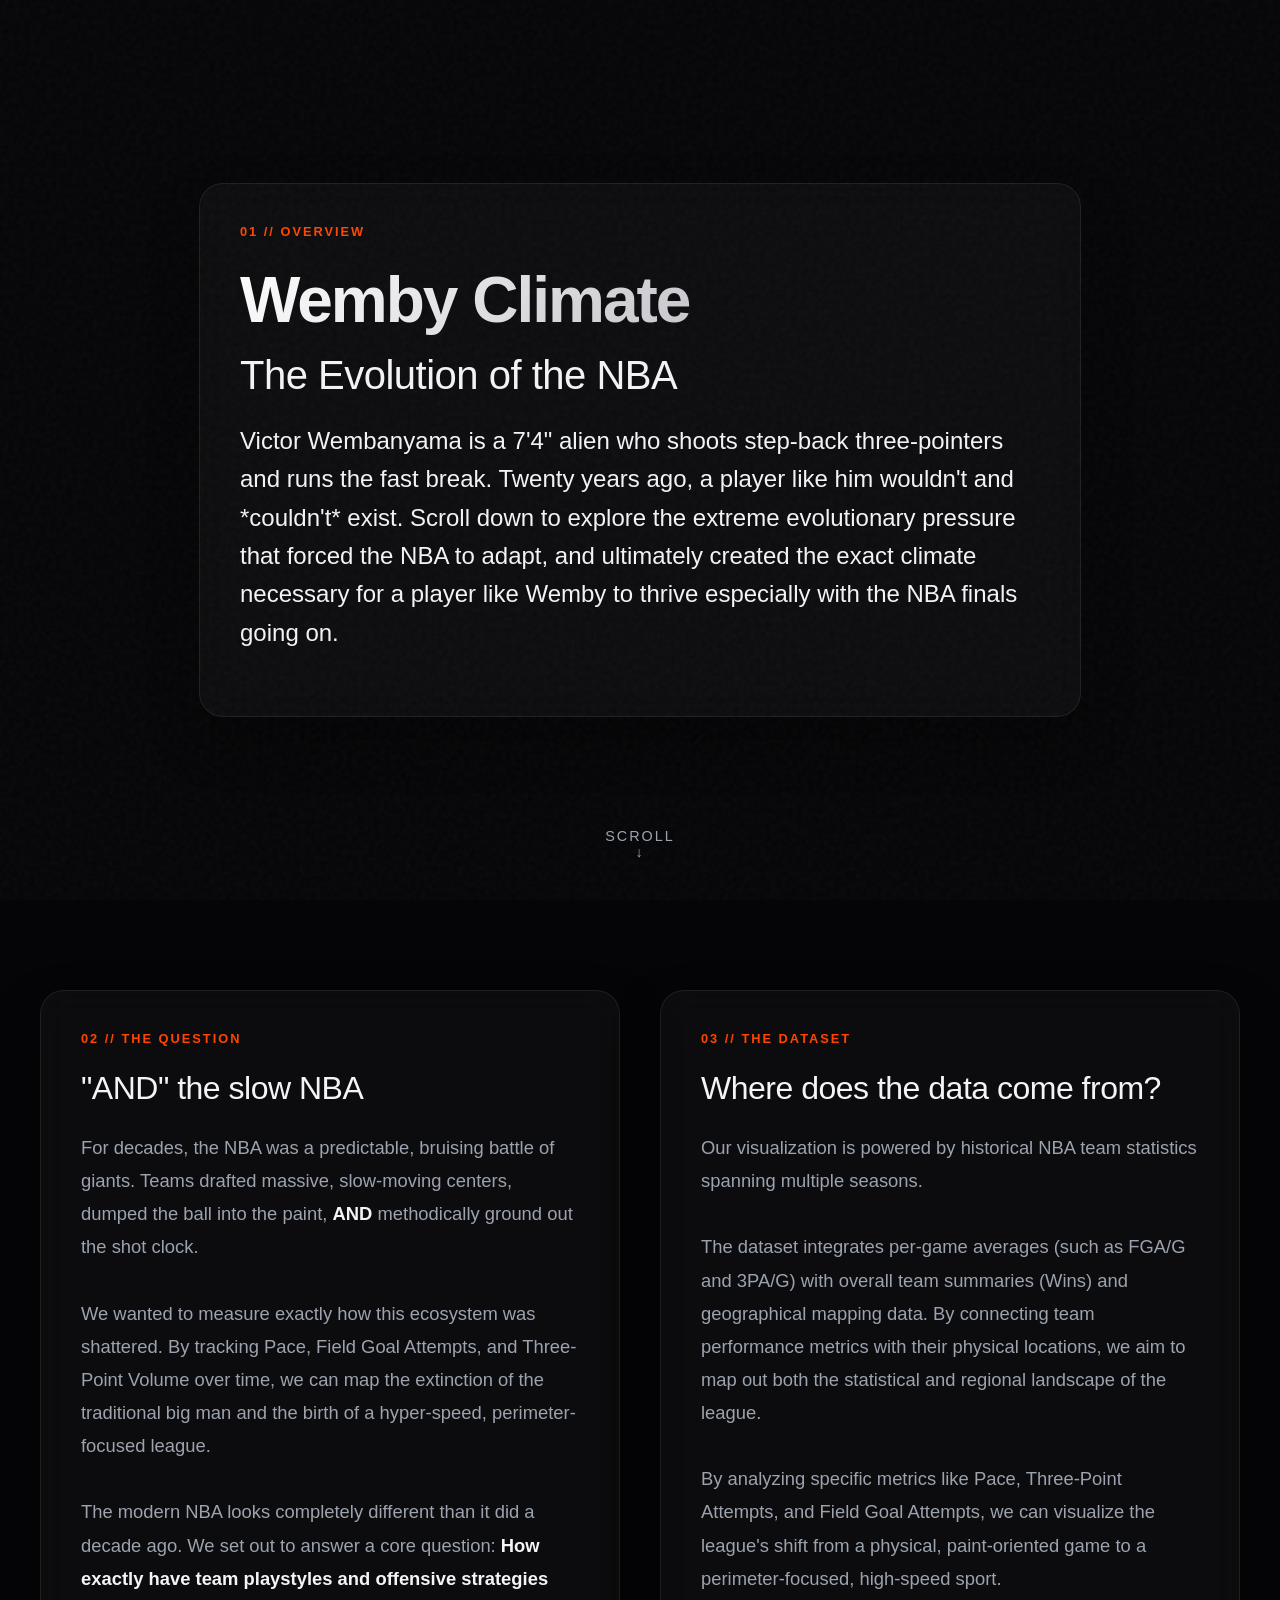
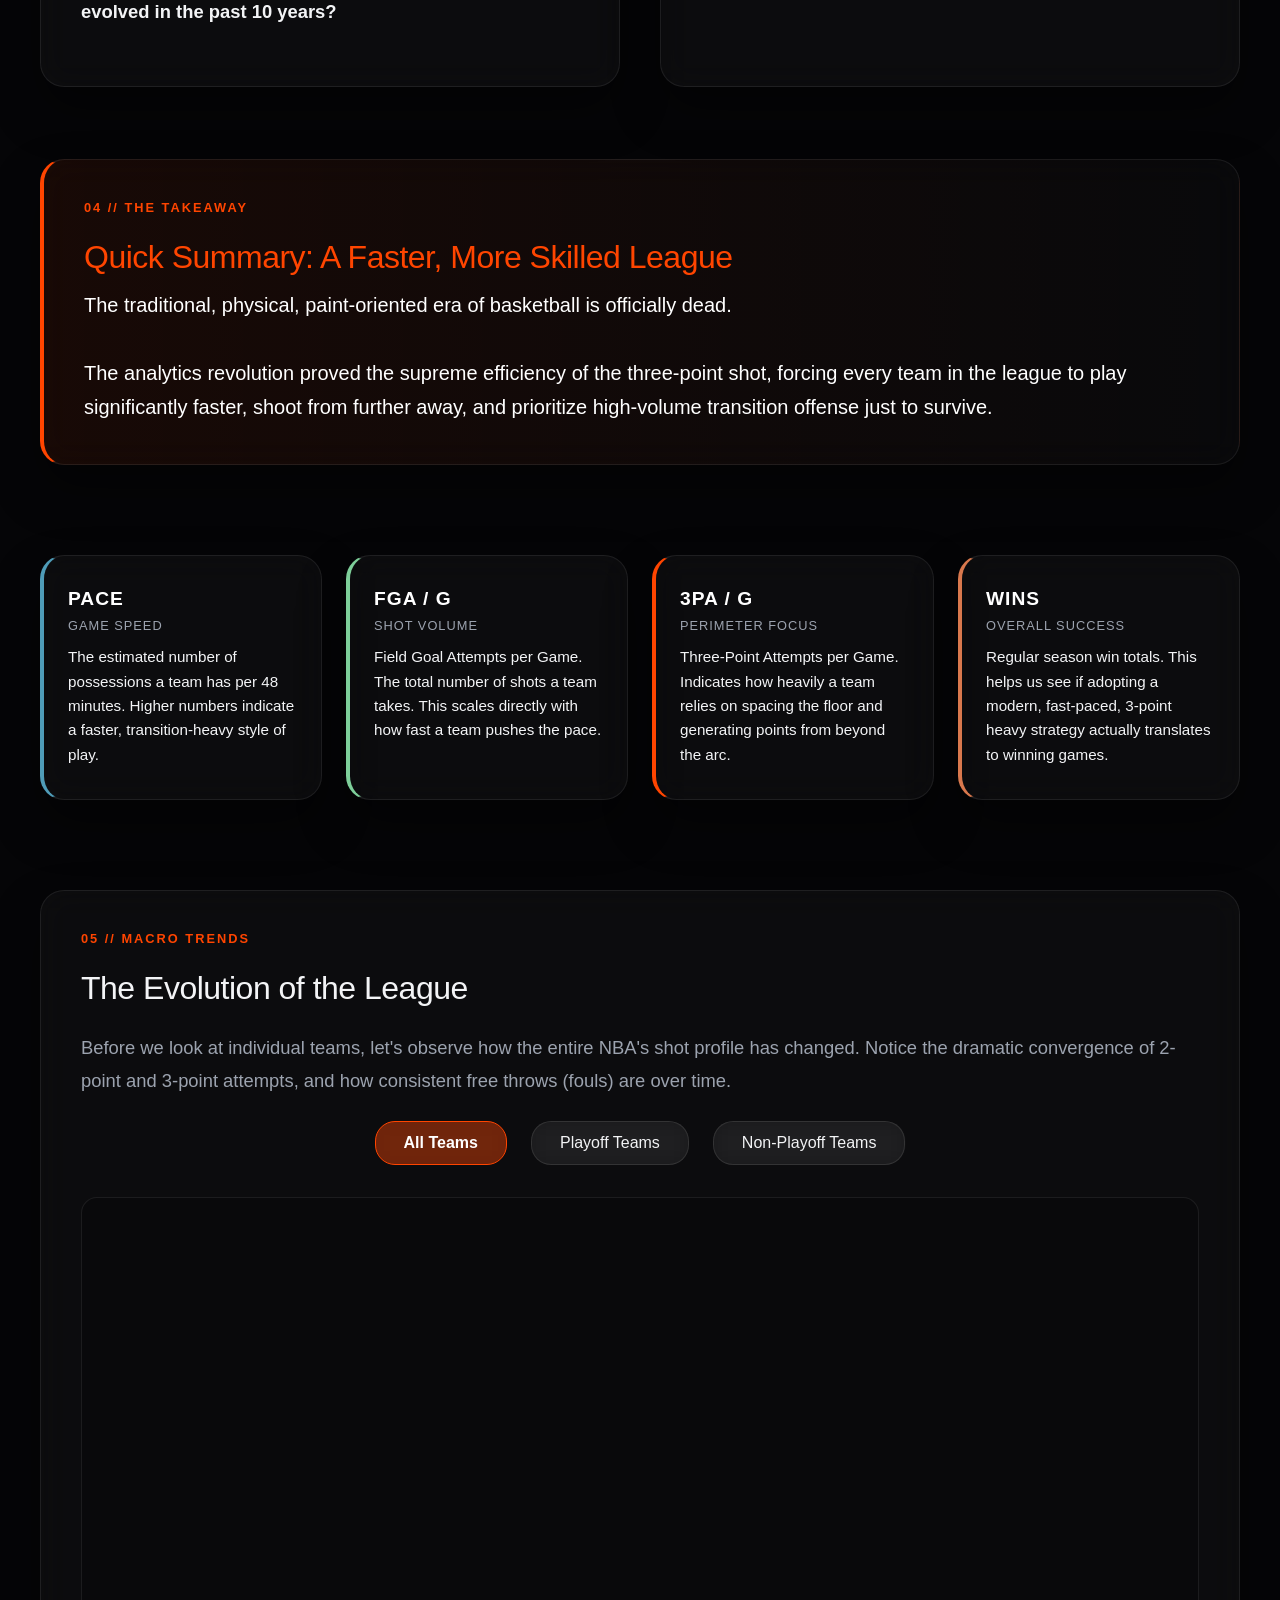
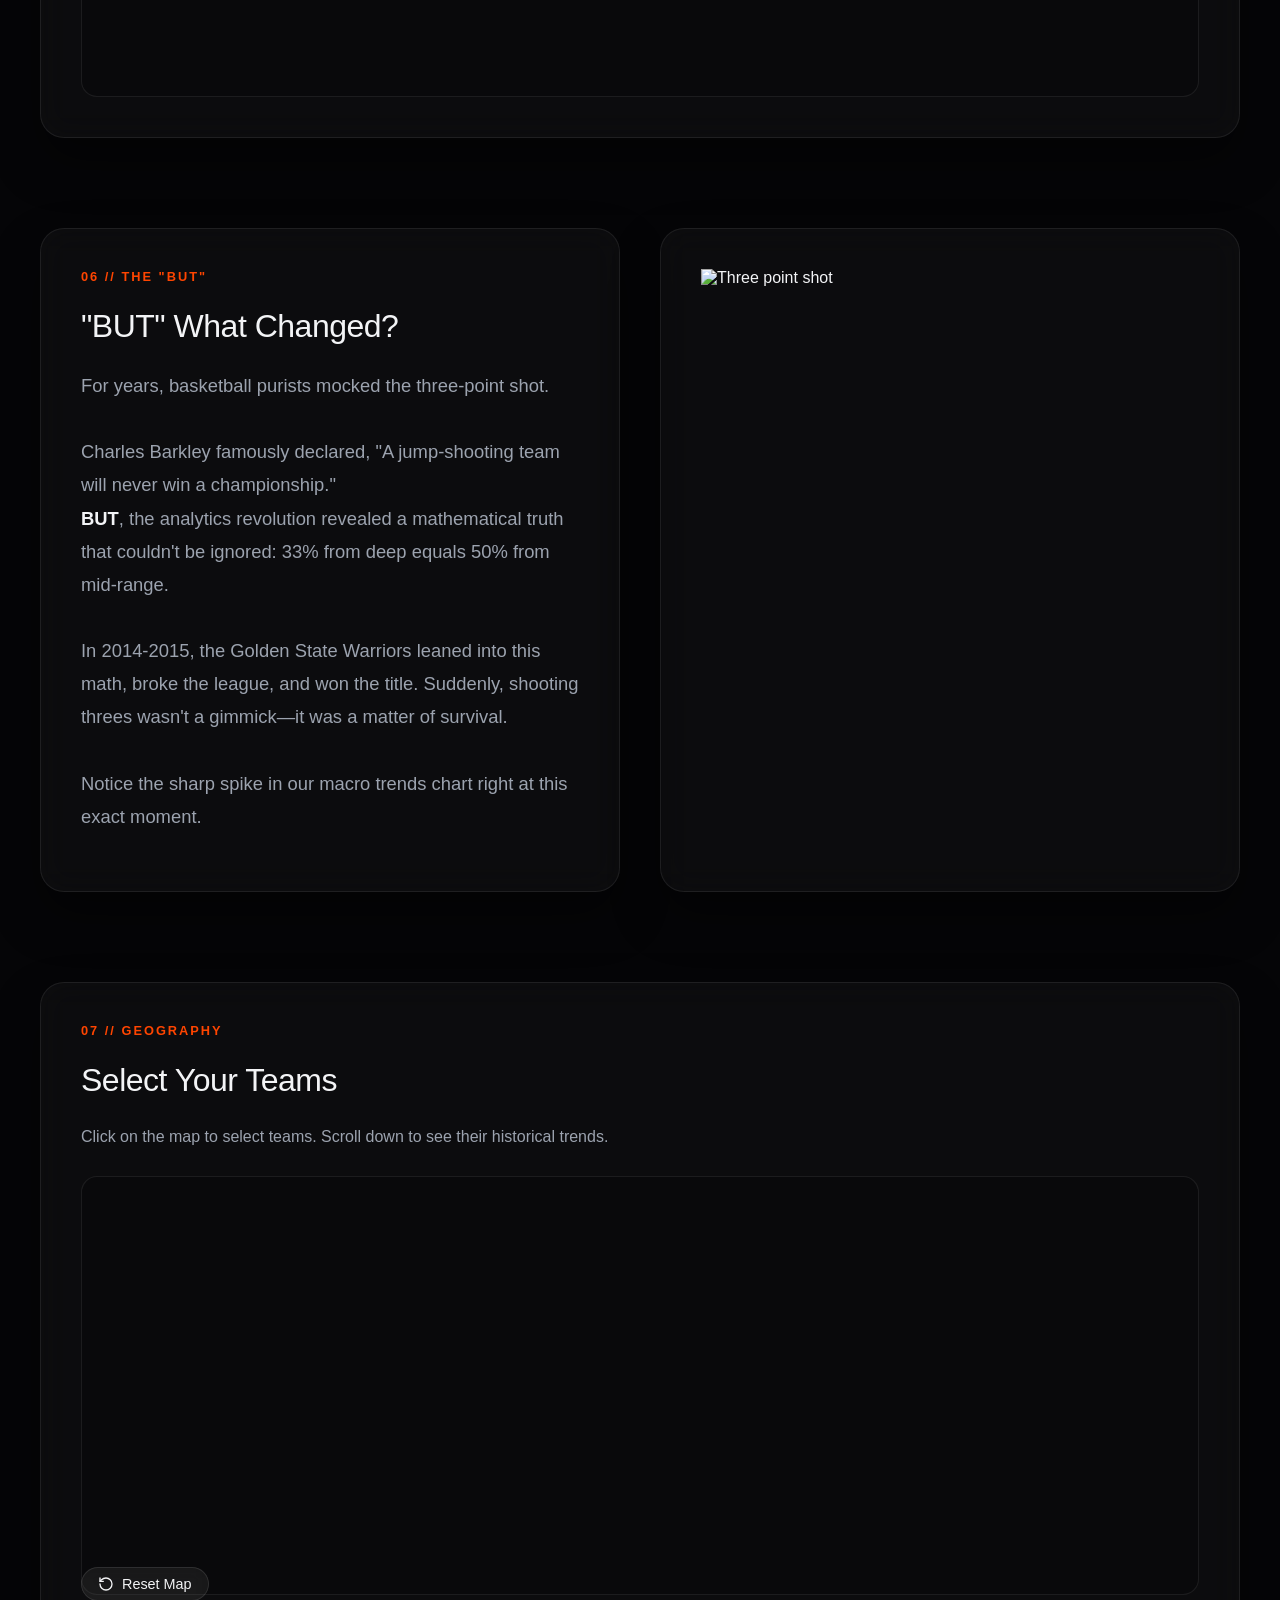
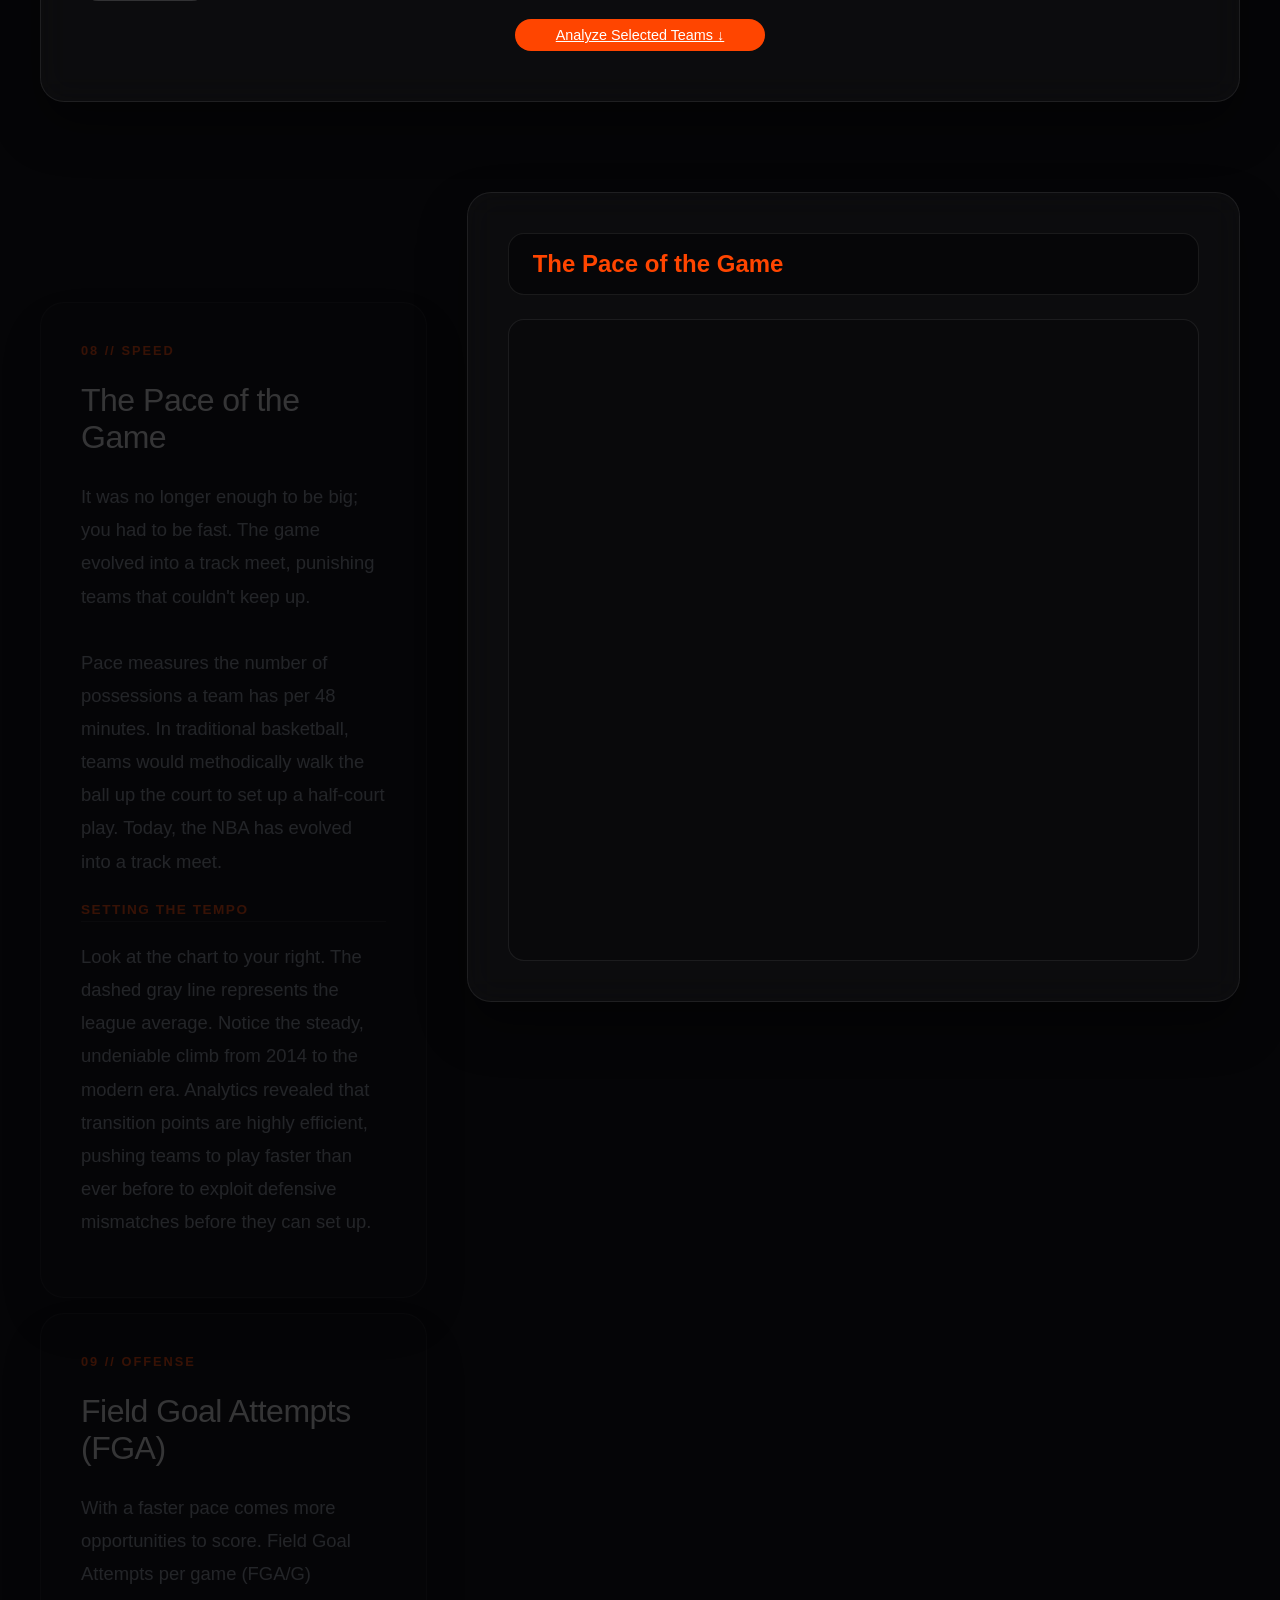
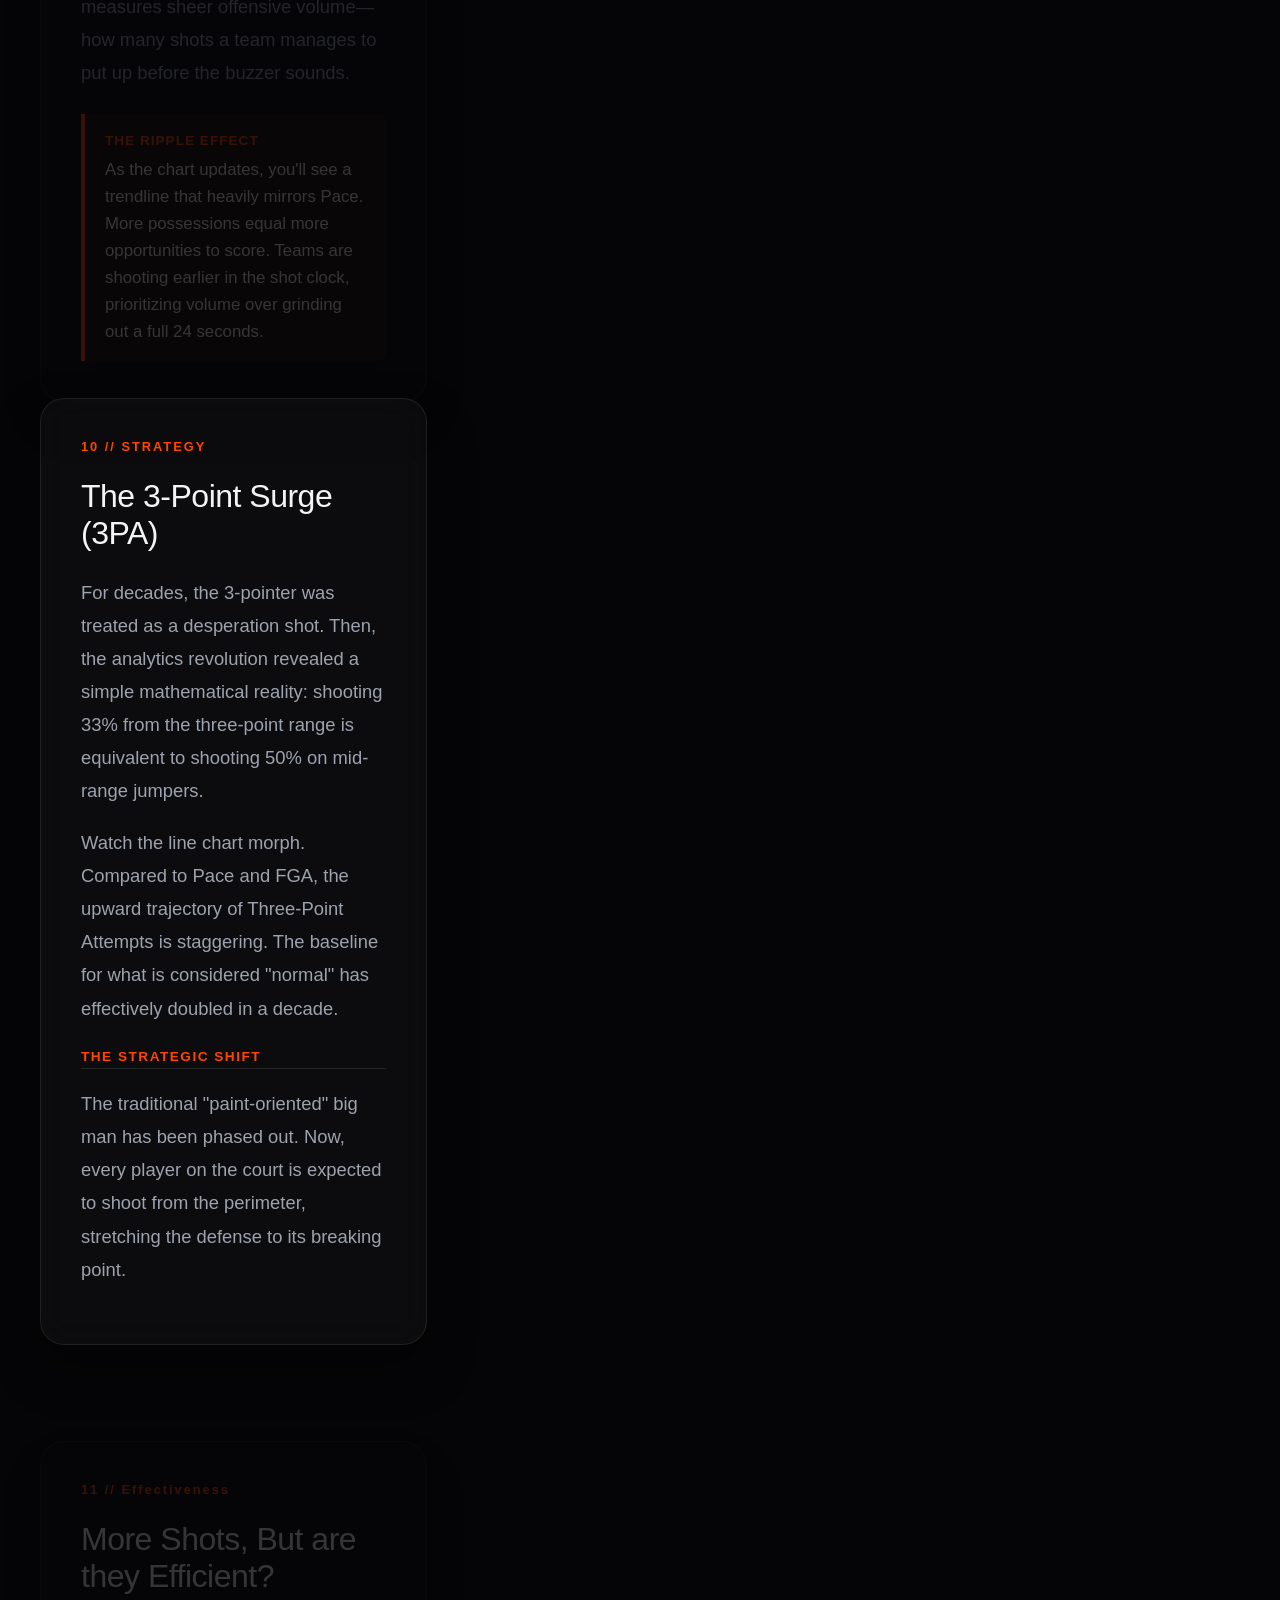
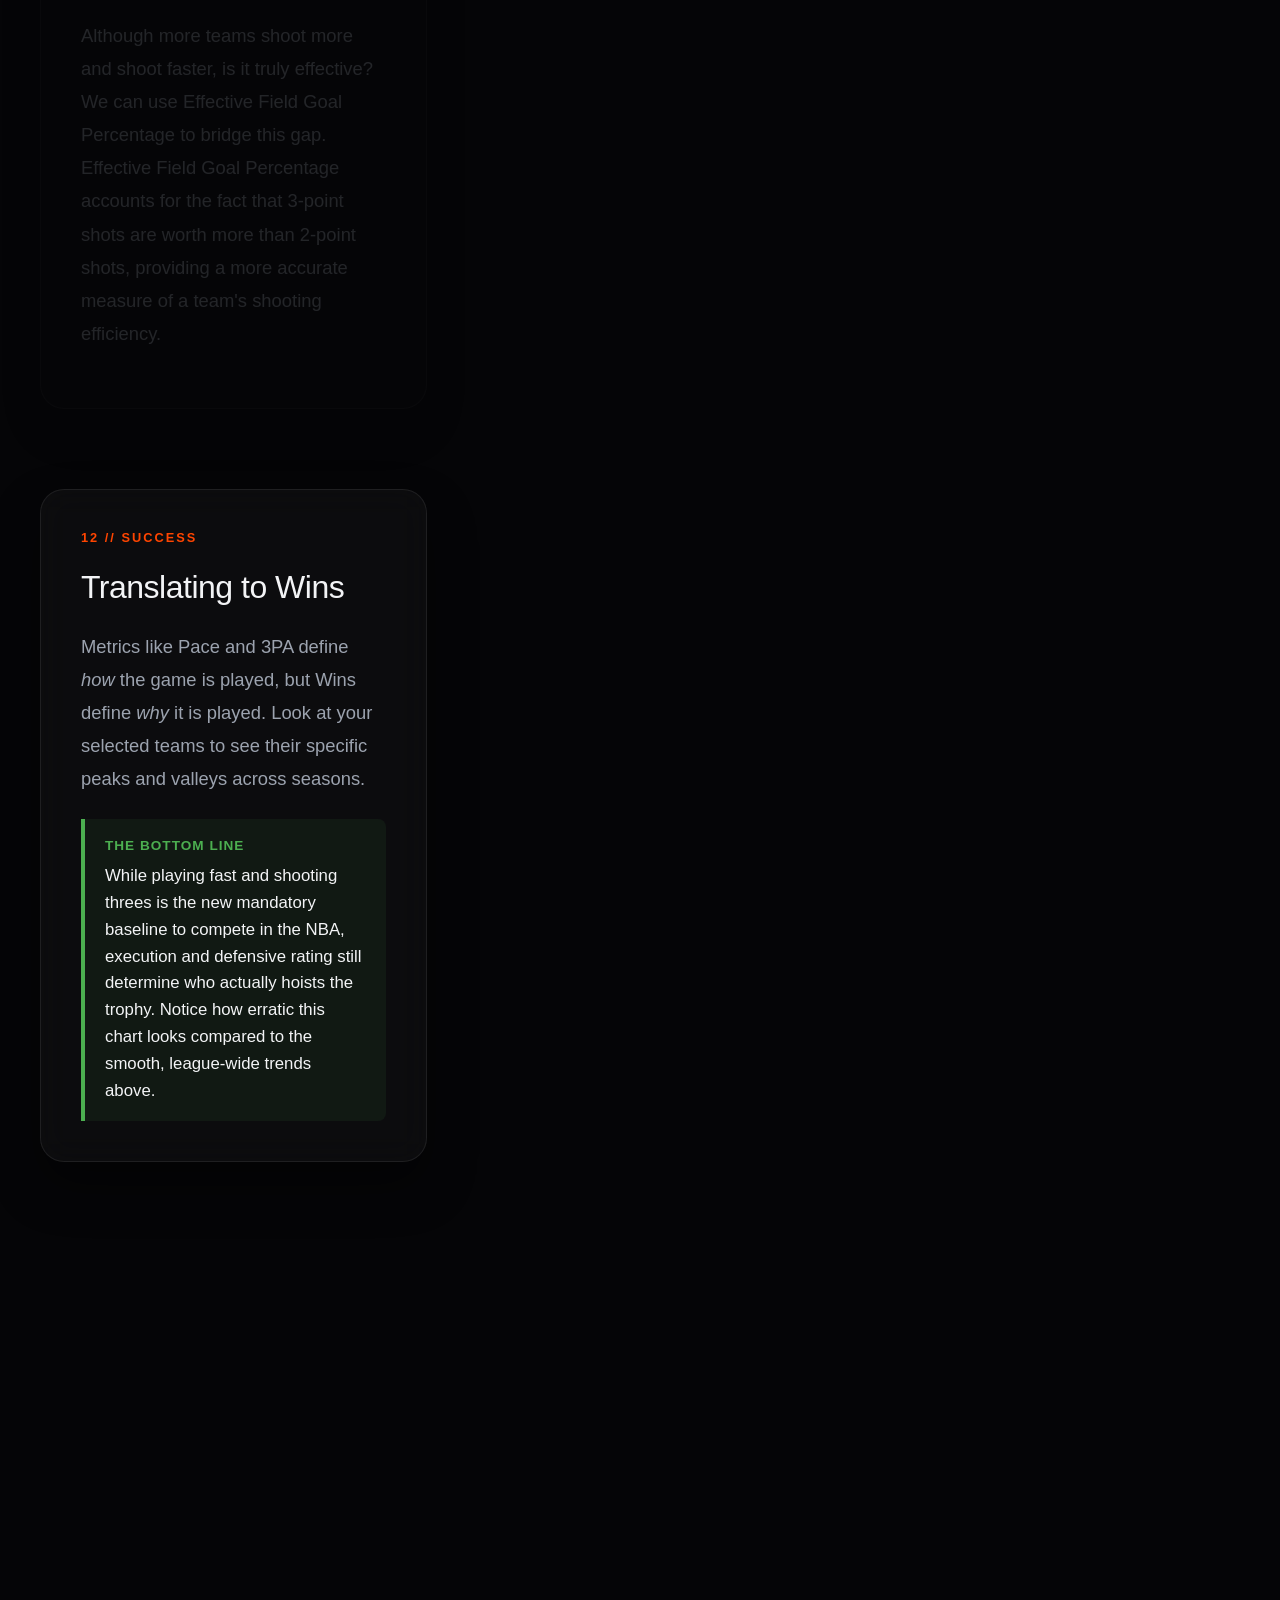
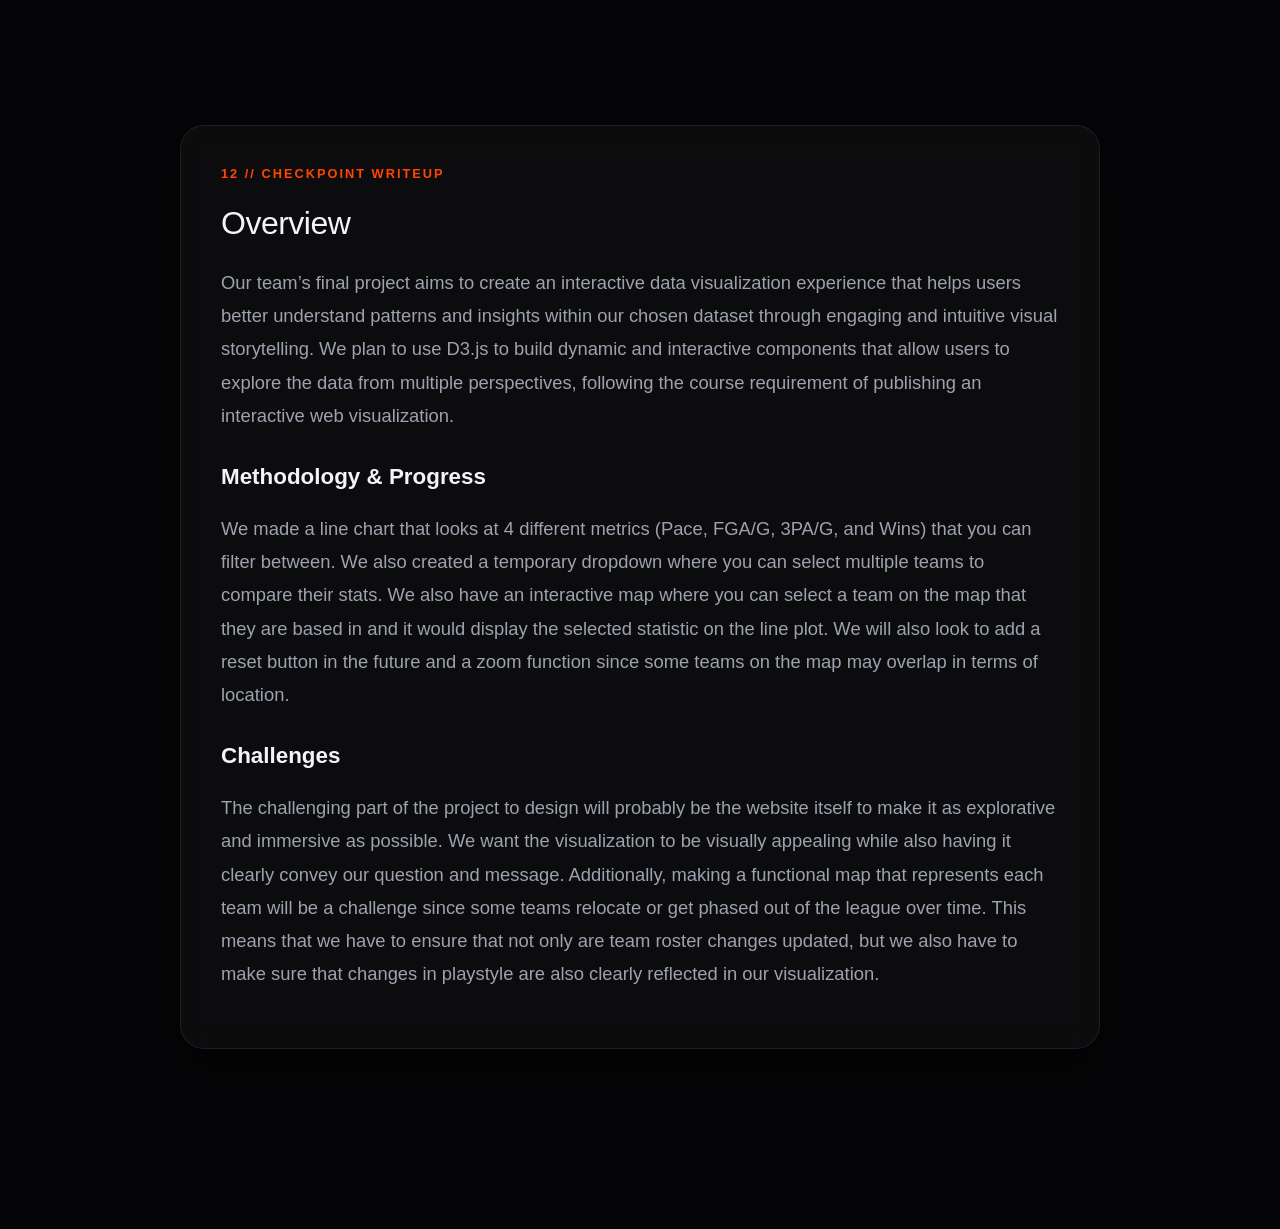
==== commit 19a82bbc: "story telling imrpovements" ====
--- a/index.html
+++ b/index.html
@@ -20,8 +20,8 @@
             <h1>Wemby Climate</h1>
             <h2>The Evolution of the NBA</h2>
             <p>
-                With the 2026 NBA finals being just around the corner, let’s see just how much the playstyles and the game have progressed in the past 20 years. 
-                Scroll down to explore the data.
+                Victor Wembanyama is a 7'4" alien who shoots step-back three-pointers and runs the fast break. Twenty years ago, a player like him wouldn't and *couldn't* exist. 
+                Scroll down to explore the extreme evolutionary pressure that forced the NBA to adapt, and ultimately created the exact climate necessary for a player like Wemby to thrive especially with the NBA finals going on.
             </p>
         </div>
         <div class="scroll-indicator">
@@ -33,10 +33,14 @@
     <section id="context-section">
         <div class="glass-card">
             <div class="badge">02 // THE QUESTION</div>
-            <h2>What are we measuring?</h2>
-            <p>
+            <h2>"AND" the slow NBA</h2>
+            <p>
+                For decades, the NBA was a predictable, bruising battle of giants. Teams drafted massive, slow-moving centers, dumped the ball into the paint, <strong>AND</strong> methodically ground out the shot clock. 
+                <br>
+                <br>We wanted to measure exactly how this ecosystem was shattered. By tracking Pace, Field Goal Attempts, and Three-Point Volume over time, we can map the extinction of the traditional big man and the birth of a hyper-speed, perimeter-focused league.
+                <br>
+                <br>
                 The modern NBA looks completely different than it did a decade ago. We set out to answer a core question: <strong>How exactly have team playstyles and offensive strategies evolved in the past 10 years?</strong> 
-                By analyzing specific metrics like Pace, Three-Point Attempts, and Field Goal Attempts, we can visualize the league's shift from a physical, paint-oriented game to a perimeter-focused, high-speed sport.
             </p>
         </div>
 
@@ -45,18 +49,25 @@
             <h2>Where does the data come from?</h2>
             <p>
                 Our visualization is powered by historical NBA team statistics spanning multiple seasons. 
-                The dataset integrates per-game averages (such as FGA/G and 3PA/G) with overall team summaries (Wins) and geographical mapping data. By connecting team performance metrics with their physical locations, we aim to map out both the statistical and regional landscape of the league.
-            </p>
-        </div>
-    </section>
-
-        <!-- NEW: BOTTOM LINE UP FRONT (TAKEAWAY) -->
+                <br>
+                <br>The dataset integrates per-game averages (such as FGA/G and 3PA/G) with overall team summaries (Wins) and geographical mapping data. By connecting team performance metrics with their physical locations, we aim to map out both the statistical and regional landscape of the league.
+                <br>
+                <br>
+                By analyzing specific metrics like Pace, Three-Point Attempts, and Field Goal Attempts, we can visualize the league's shift from a physical, paint-oriented game to a perimeter-focused, high-speed sport.
+
+            </p>
+        </div>
+    </section>
+
+
     <section id="takeaway-section" style="max-width: 1400px; margin: -2vh auto 10vh auto; padding: 0 40px; position: relative; z-index: 10;">
         <div class="glass-card" style="border-left: 4px solid var(--accent); background: linear-gradient(90deg, rgba(255,69,0,0.08) 0%, rgba(255,255,255,0.02) 100%);">
             <div class="badge">04 // THE TAKEAWAY</div>
-            <h2 style="color: var(--accent); margin-bottom: 12px;">A Faster, More Skilled League</h2>
+            <h2 style="color: var(--accent); margin-bottom: 12px;">Quick Summary: A Faster, More Skilled League</h2>
             <p style="font-size: 1.25rem; color: #fff; margin: 0; line-height: 1.7;">
-                The traditional, physical, paint-oriented era of basketball is officially dead. The analytics revolution proved the supreme efficiency of the three-point shot, forcing every team in the league to play significantly faster, shoot from further away, and prioritize high-volume transition offense just to survive.
+                The traditional, physical, paint-oriented era of basketball is officially dead. 
+                <br>
+                <br>The analytics revolution proved the supreme efficiency of the three-point shot, forcing every team in the league to play significantly faster, shoot from further away, and prioritize high-volume transition offense just to survive.
             </p>
         </div>
     </section>
@@ -116,12 +127,17 @@
 
      <section id="context-section">
         <div class="glass-card">
-            <div class="badge">06 // THE CATALYST</div>
-            <h2>What Marked the Beginning of the Three-Point Era?</h2>
-            <p>
-                With the rise of analytics in the mid-2010s, teams began to realize the advantage of shooting from the perimeter. 
-                The 2014-2015 season is often cited as the tipping point when the league fully embraced the three-point shot. Despite critics claiming that it would lead to 0 championships,
-                the Golden State Warriors won the title that year with a record-breaking 3-point shooting display, forever changing the strategic landscape of the NBA, redefining what it means to take a "good shot".
+            <div class="badge">06 // THE "BUT"</div>
+            <h2>"BUT" What Changed?</h2>
+            <p>
+                For years, basketball purists mocked the three-point shot. 
+                <br>
+                <br>Charles Barkley famously declared, "A jump-shooting team will never win a championship." 
+                <br><strong>BUT</strong>, the analytics revolution revealed a mathematical truth that couldn't be ignored: 33% from deep equals 50% from mid-range. 
+                <br>
+                <br>In 2014-2015, the Golden State Warriors leaned into this math, broke the league, and won the title. Suddenly, shooting threes wasn't a gimmick—it was a matter of survival. 
+                <br>
+                <br>Notice the sharp spike in our macro trends chart right at this exact moment.
             </p>
         </div>
 
@@ -162,7 +178,8 @@
                 <div class="glass-card">
                     <div class="badge">08 // SPEED</div>
                     <h2>The Pace of the Game</h2>
-                    <p>Pace measures the number of possessions a team has per 48 minutes. In traditional basketball, teams would methodically walk the ball up the court to set up a half-court play. Today, the NBA has evolved into a track meet.</p>
+                    <p>
+                        It was no longer enough to be big; you had to be fast. The game evolved into a track meet, punishing teams that couldn't keep up.<br><br>Pace measures the number of possessions a team has per 48 minutes. In traditional basketball, teams would methodically walk the ball up the court to set up a half-court play. Today, the NBA has evolved into a track meet.</p>
                     
                     <h4 class="sub-heading">Setting the Tempo</h4>
                     <p>Look at the chart to your right. The dashed gray line represents the league average. Notice the steady, undeniable climb from 2014 to the modern era. Analytics revealed that transition points are highly efficient, pushing teams to play faster than ever before to exploit defensive mismatches before they can set up.</p>
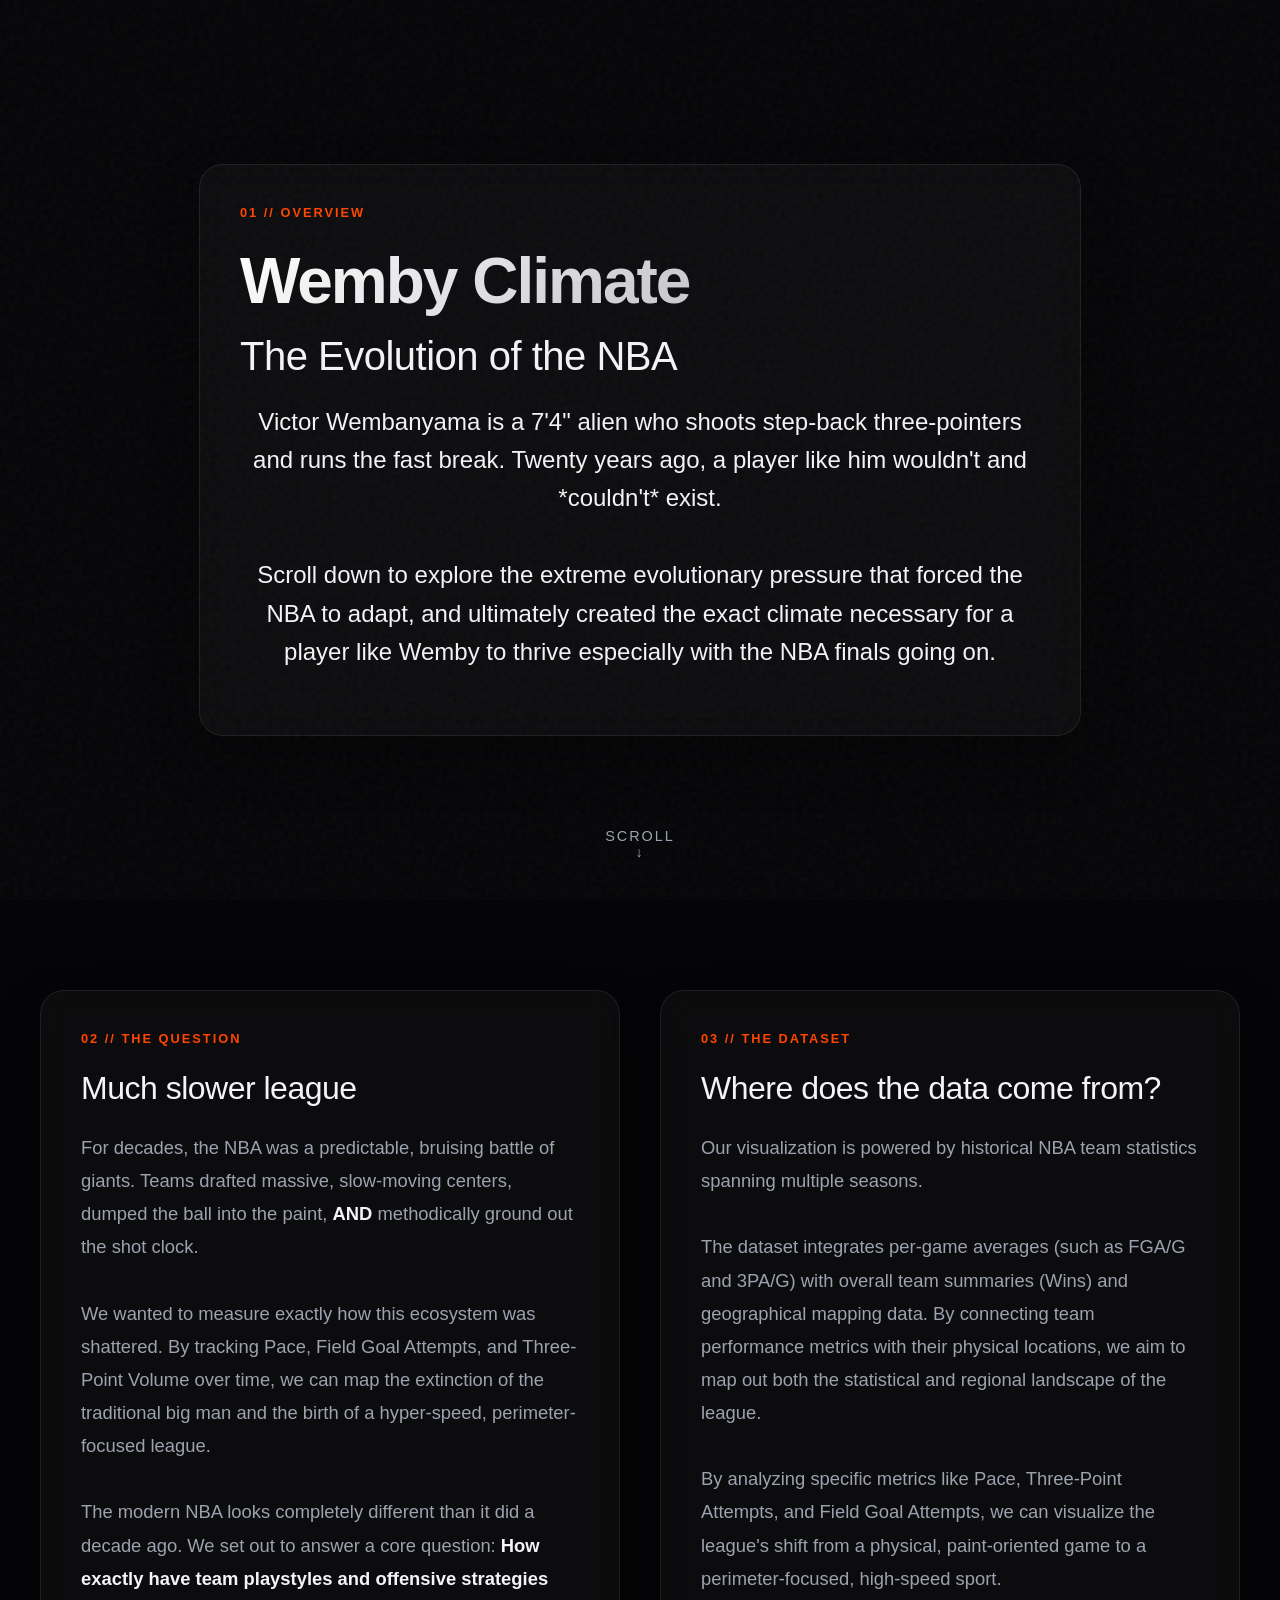
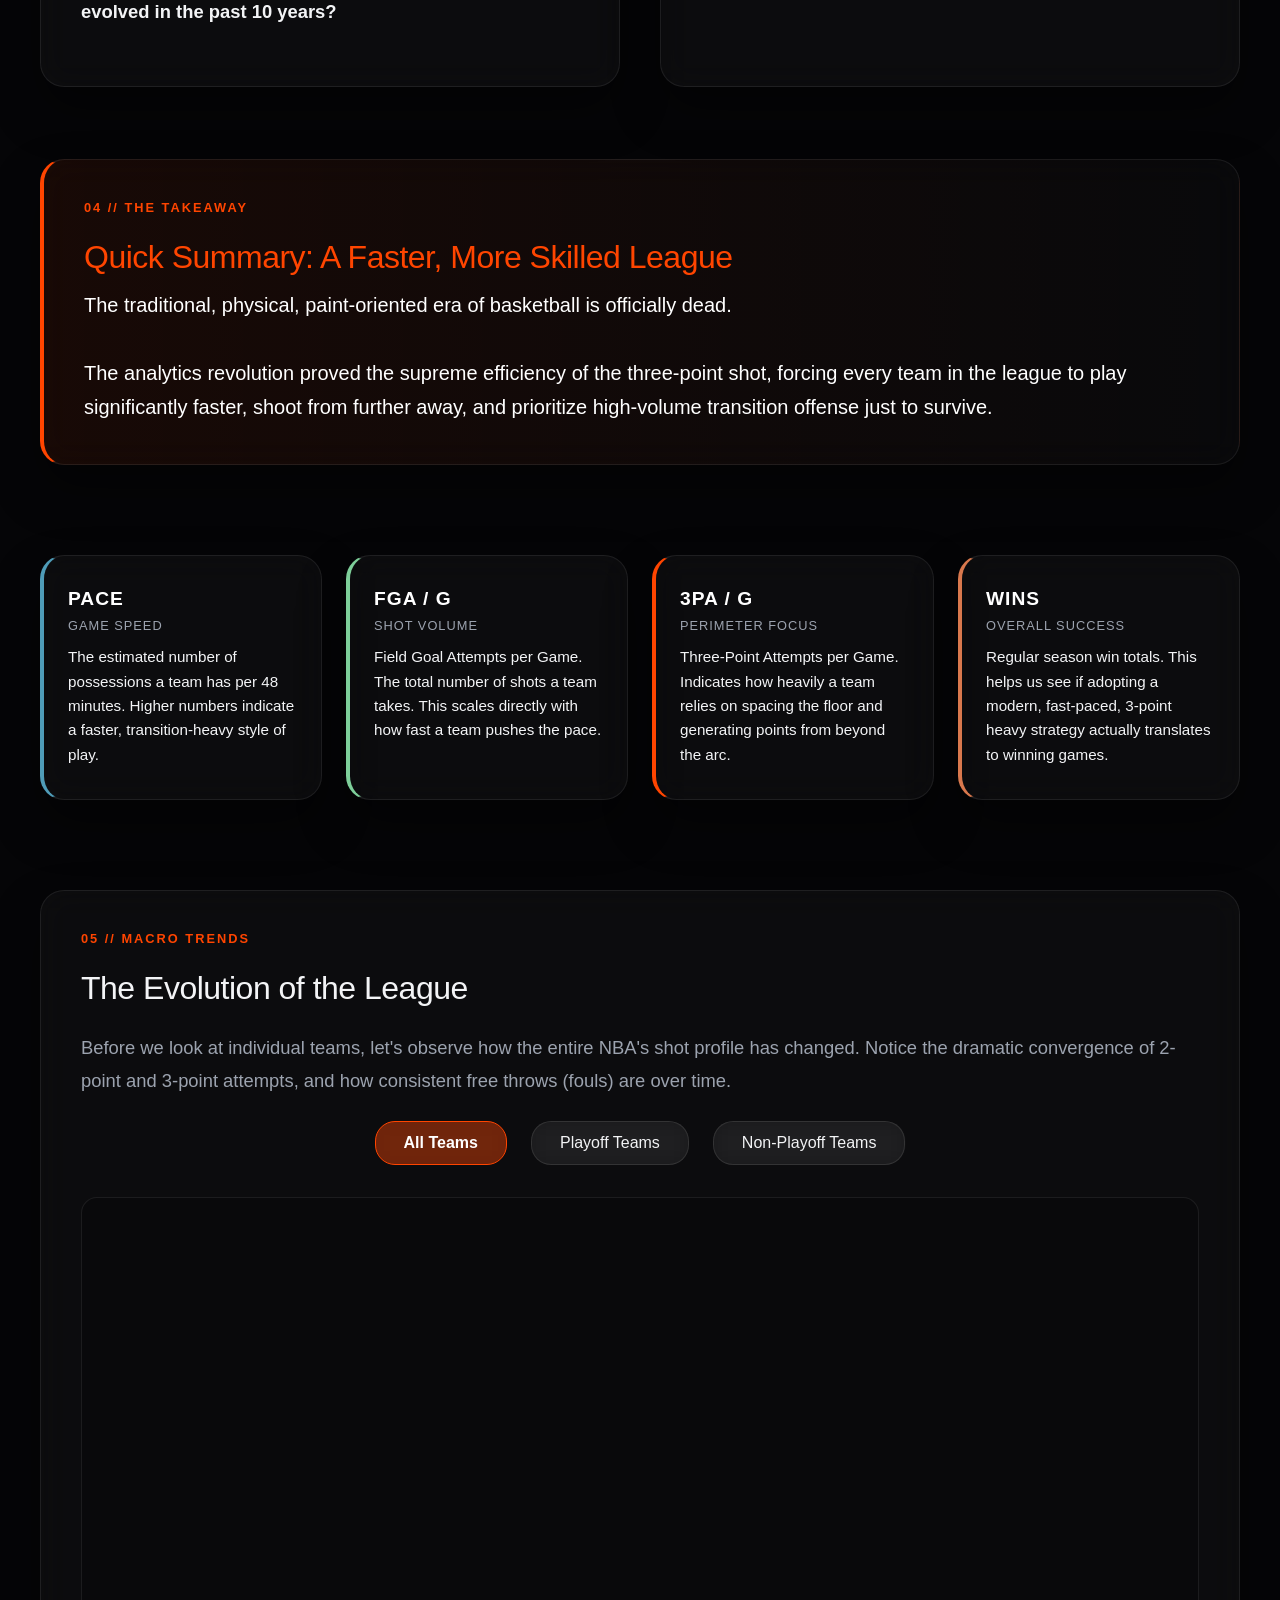
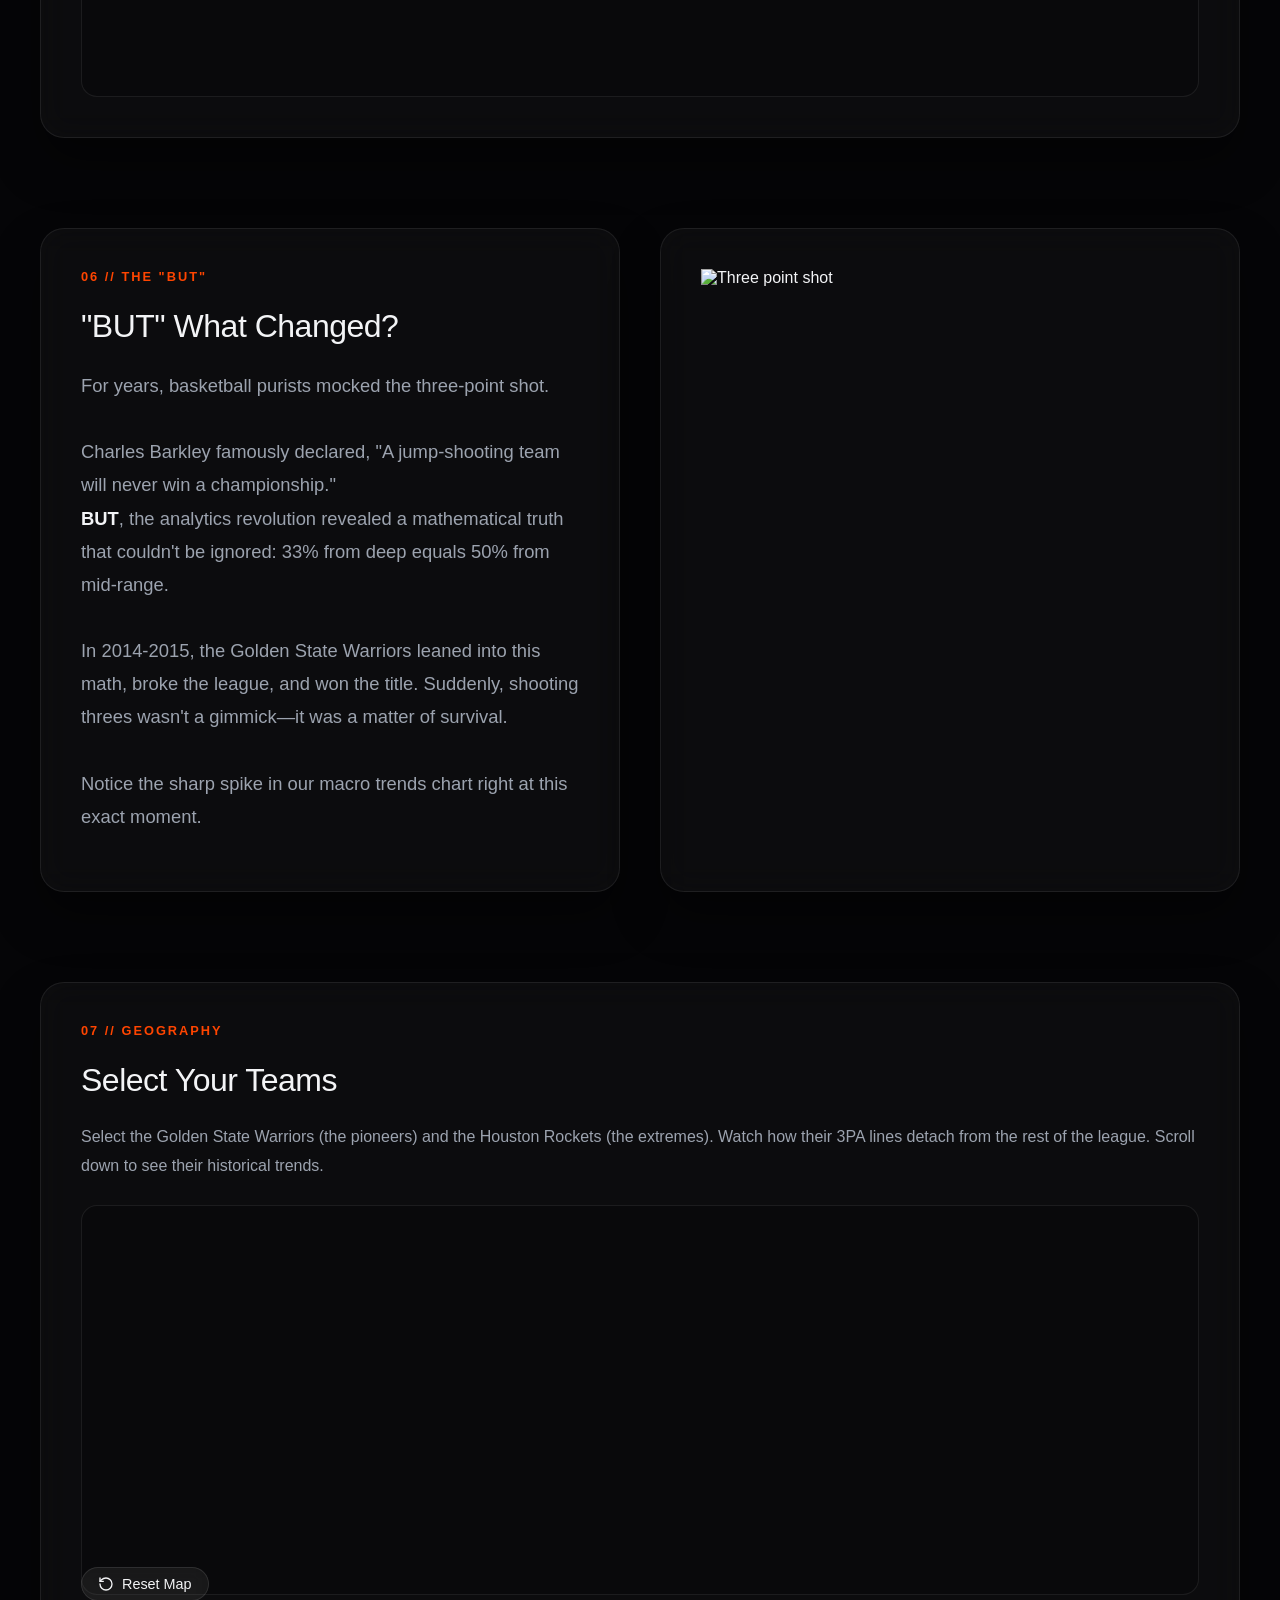
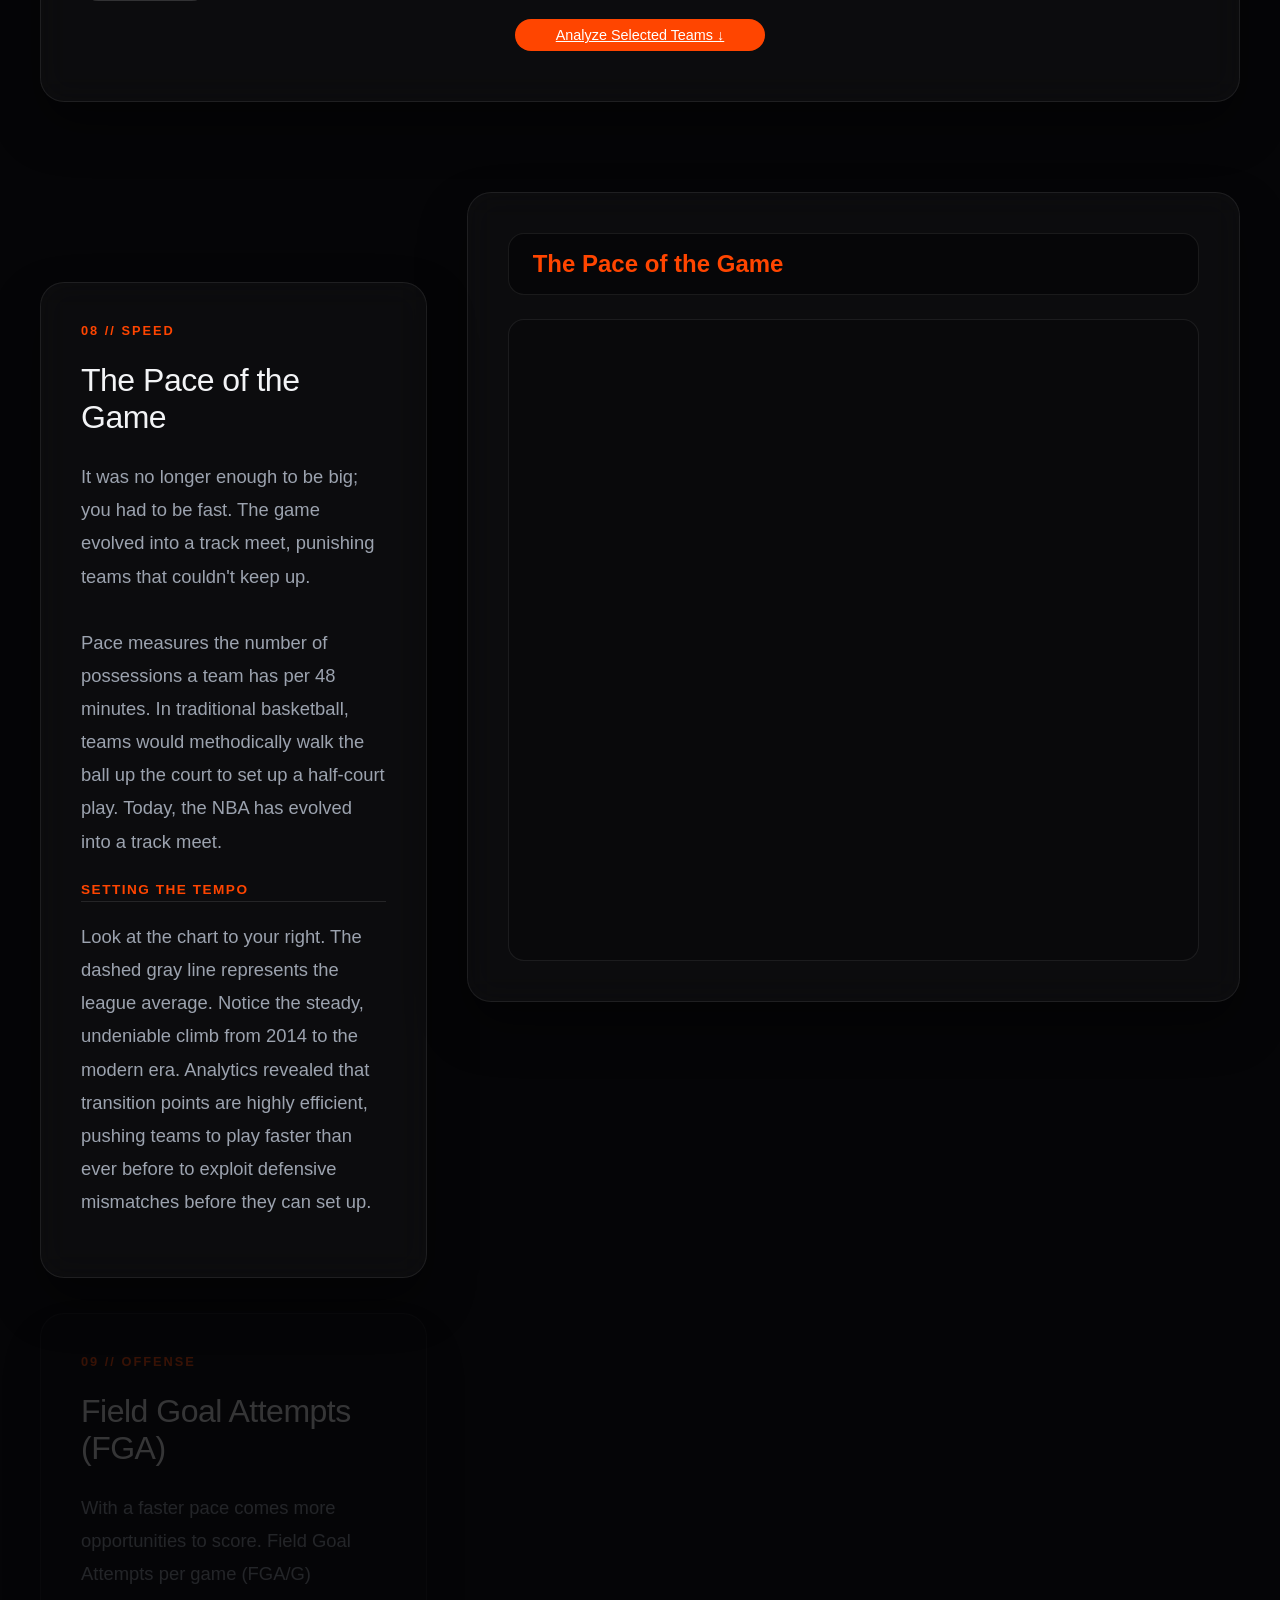
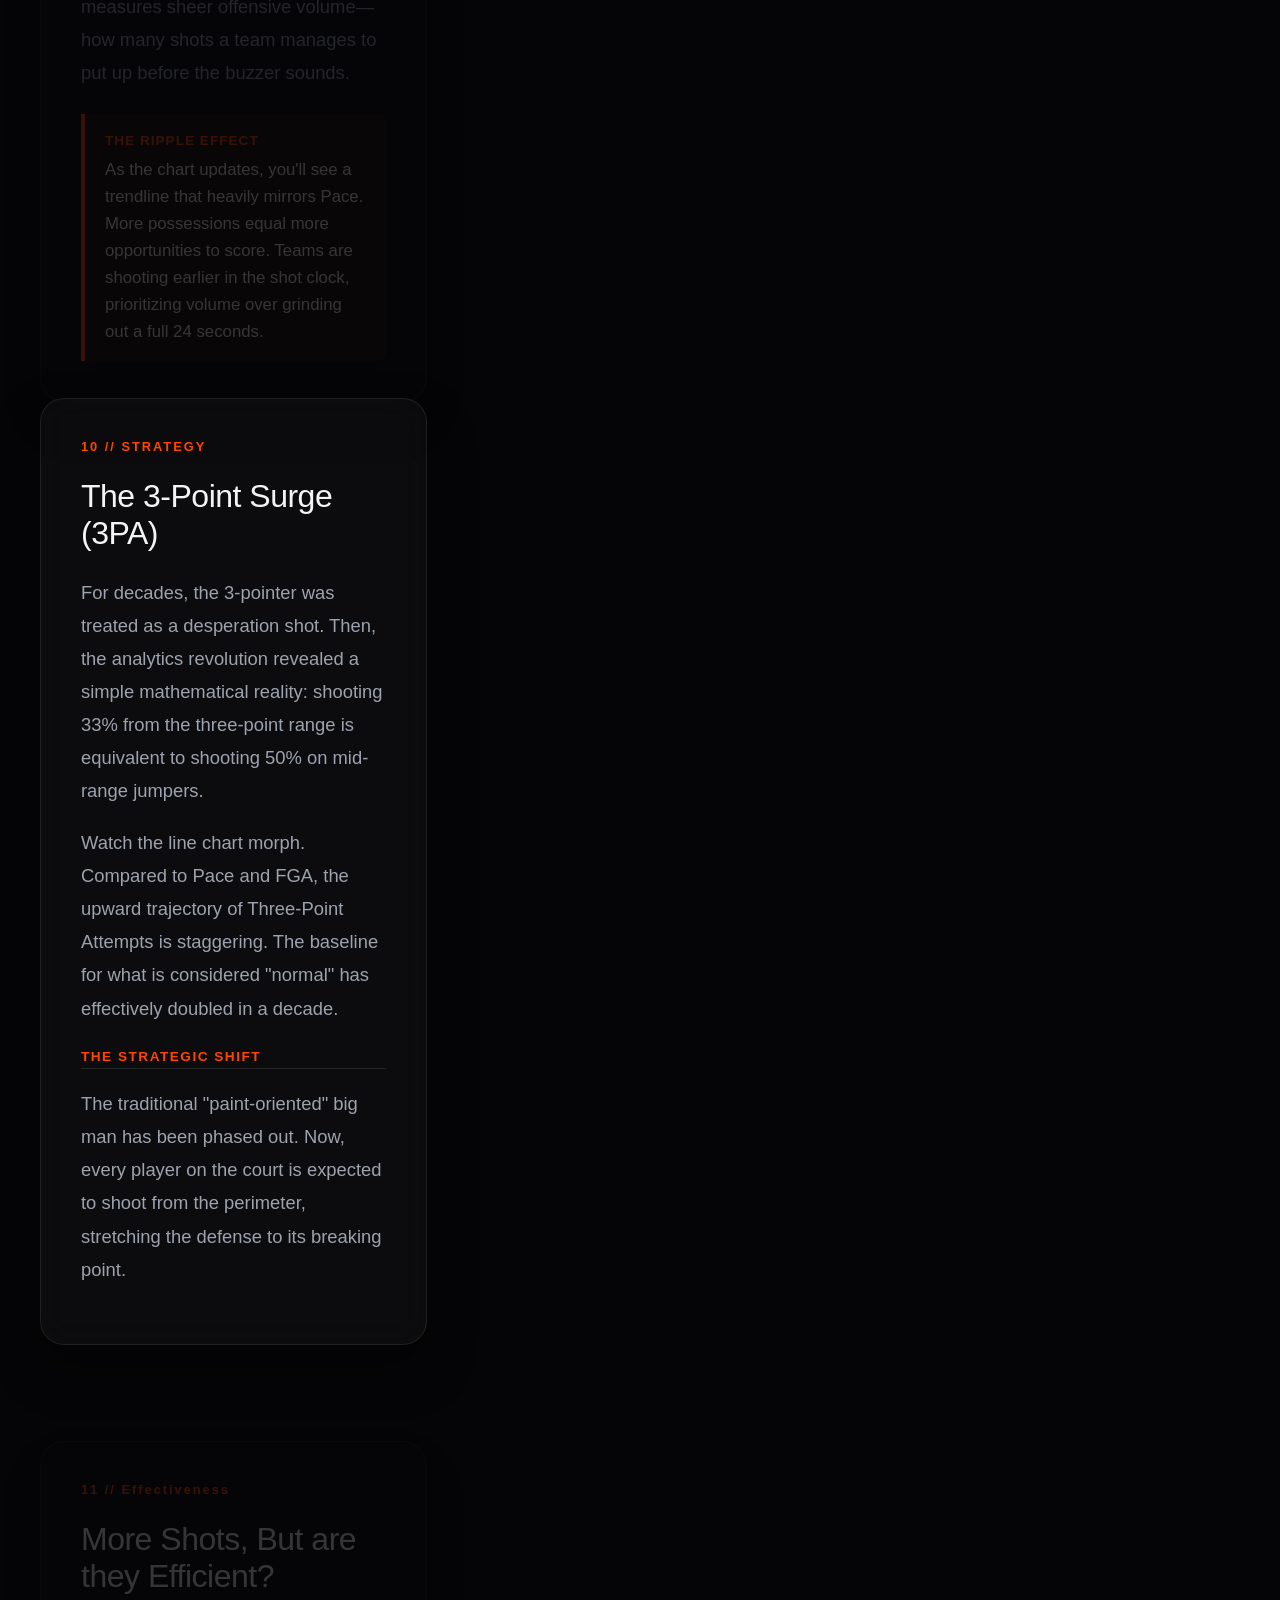
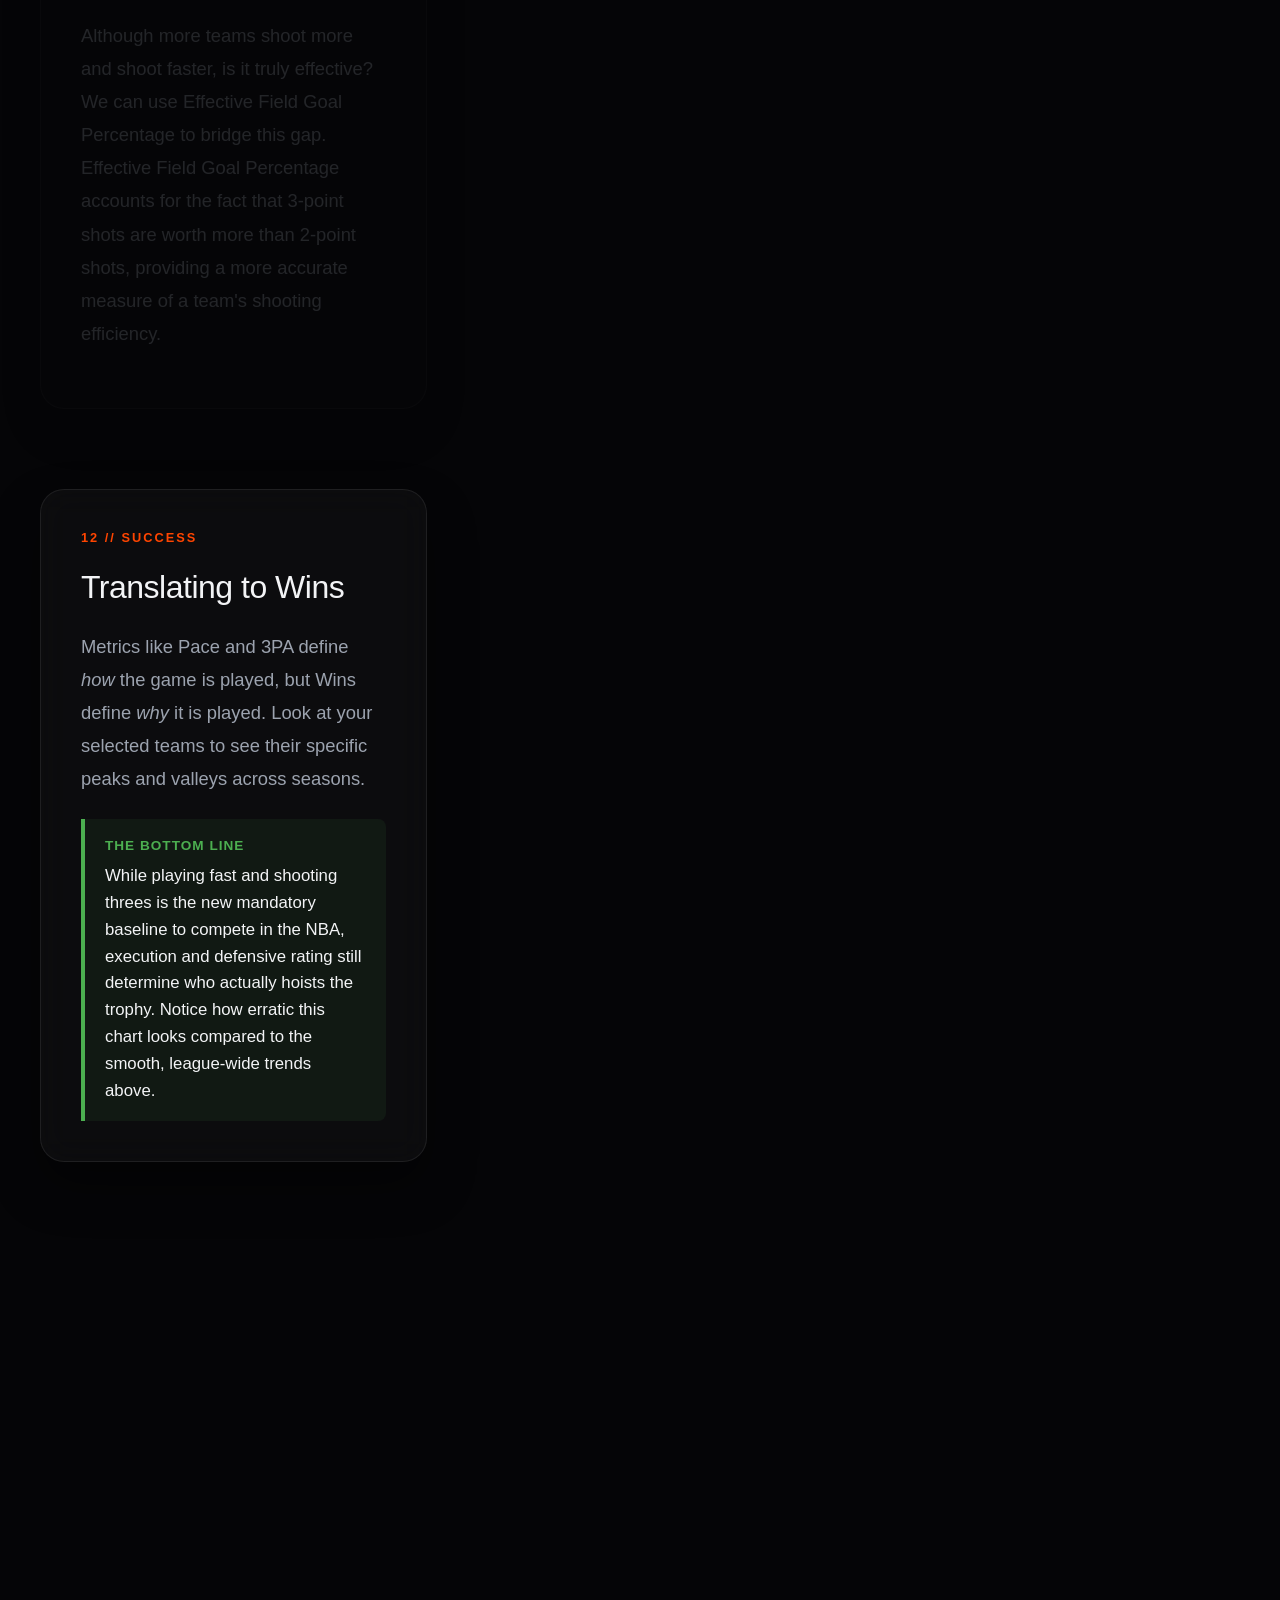
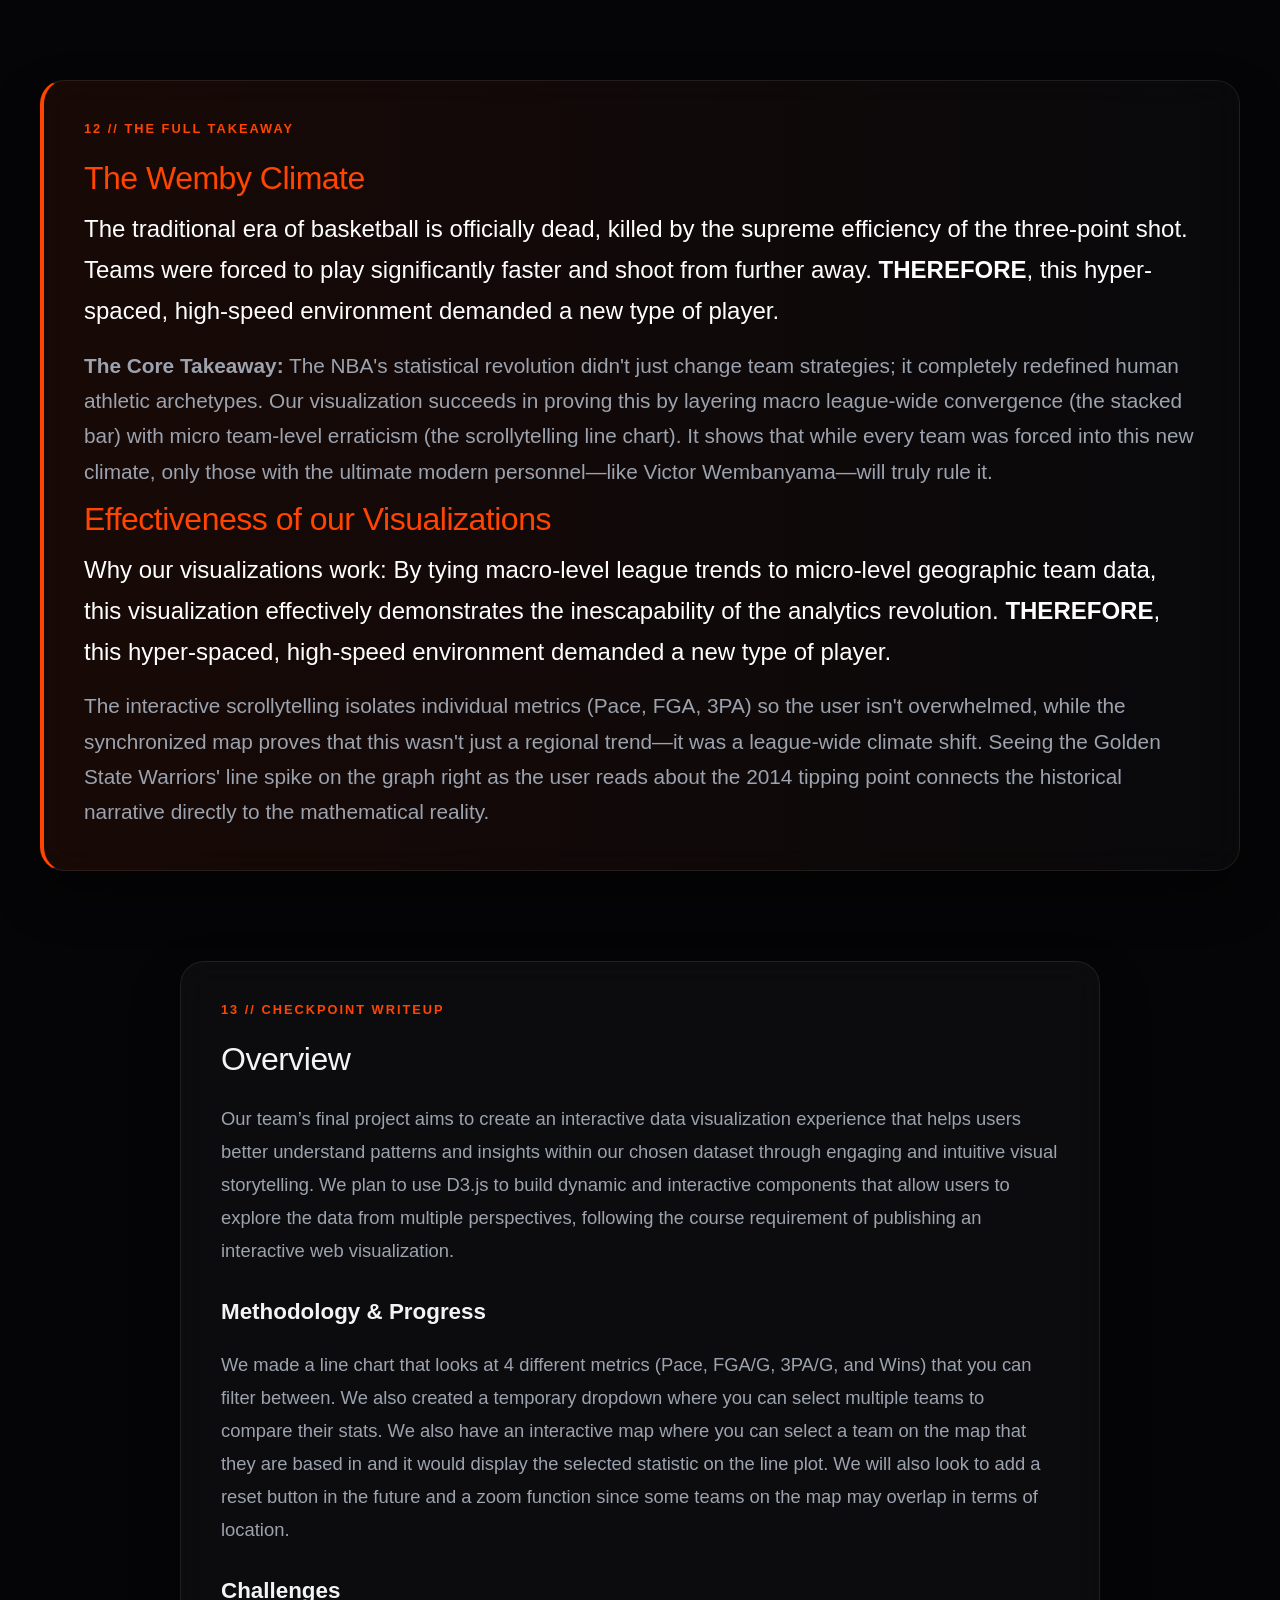
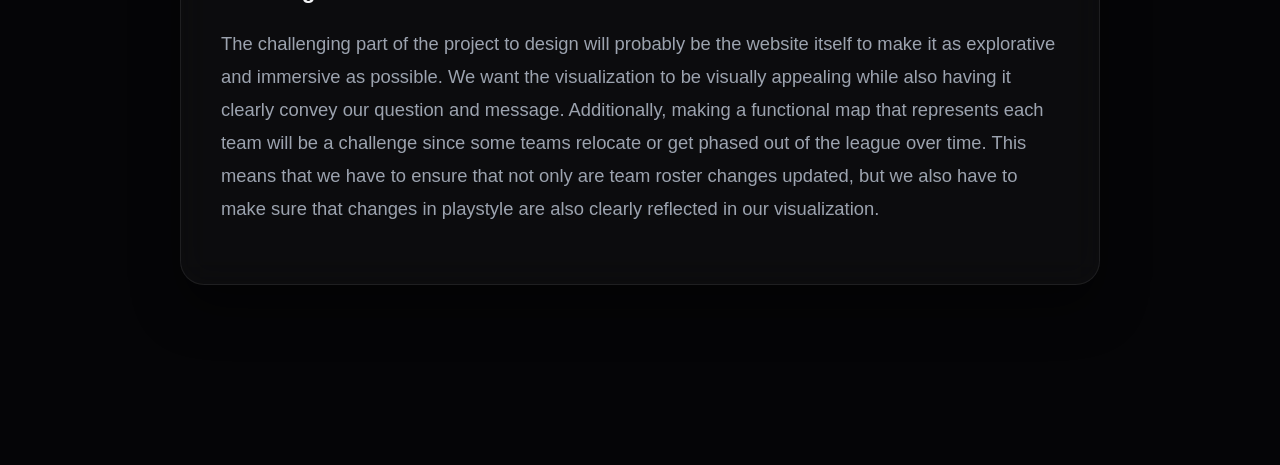
==== commit fdacc207: "adding notations, takeaways" ====
--- a/index.html
+++ b/index.html
@@ -21,7 +21,7 @@
             <h2>The Evolution of the NBA</h2>
             <p>
                 Victor Wembanyama is a 7'4" alien who shoots step-back three-pointers and runs the fast break. Twenty years ago, a player like him wouldn't and *couldn't* exist. 
-                Scroll down to explore the extreme evolutionary pressure that forced the NBA to adapt, and ultimately created the exact climate necessary for a player like Wemby to thrive especially with the NBA finals going on.
+                <br><br>Scroll down to explore the extreme evolutionary pressure that forced the NBA to adapt, and ultimately created the exact climate necessary for a player like Wemby to thrive especially with the NBA finals going on.
             </p>
         </div>
         <div class="scroll-indicator">
@@ -33,7 +33,7 @@
     <section id="context-section">
         <div class="glass-card">
             <div class="badge">02 // THE QUESTION</div>
-            <h2>"AND" the slow NBA</h2>
+            <h2>Much slower league</h2>
             <p>
                 For decades, the NBA was a predictable, bruising battle of giants. Teams drafted massive, slow-moving centers, dumped the ball into the paint, <strong>AND</strong> methodically ground out the shot clock. 
                 <br>
@@ -151,7 +151,7 @@
         <div class="glass-card" style="position: relative; height: 80vh; display: flex; flex-direction: column;">
             <div class="badge">07 // GEOGRAPHY</div>
             <h2 style="margin-bottom: 8px;">Select Your Teams</h2>
-            <p style="margin-bottom: 24px; font-size: 1rem;">Click on the map to select teams. Scroll down to see their historical trends.</p>
+            <p style="margin-bottom: 24px; font-size: 1rem;">Select the Golden State Warriors (the pioneers) and the Houston Rockets (the extremes). Watch how their 3PA lines detach from the rest of the league. Scroll down to see their historical trends.</p>
             
             <div id="map" style="flex-grow: 1; min-height: 0; border-radius: 16px; overflow: hidden; background: rgba(0,0,0,0.2); border: 1px solid var(--border);"></div>
             
@@ -230,10 +230,7 @@
                         While playing fast and shooting threes is the new mandatory baseline to compete in the NBA, execution and defensive rating still determine who actually hoists the trophy. Notice how erratic this chart looks compared to the smooth, league-wide trends above.
                     </div>
                 </div>
-            </div>
-
-
-             
+            </div>       
         </article>
 
         <figure class="sticky-dashboard">
@@ -263,9 +260,30 @@
         </figure>
     </main>
 
+    <section id="takeaway-section" style="max-width: 1400px; margin: 5vh auto 10vh auto; padding: 0 40px; position: relative; z-index: 10;">
+        <div class="glass-card" style="border-left: 4px solid var(--accent); background: linear-gradient(90deg, rgba(255,69,0,0.08) 0%, rgba(255,255,255,0.02) 100%);">
+            <div class="badge">12 // THE FULL TAKEAWAY</div>
+            <h2 style="color: var(--accent); margin-bottom: 12px;">The Wemby Climate</h2>
+            <p style="font-size: 1.5rem; color: #fff; margin: 0; line-height: 1.7; margin-bottom: 16px;">
+                The traditional era of basketball is officially dead, killed by the supreme efficiency of the three-point shot. Teams were forced to play significantly faster and shoot from further away. 
+                <strong>THEREFORE</strong>, this hyper-spaced, high-speed environment demanded a new type of player. 
+            </p>
+            <p style="font-size: 1.3rem; color: var(--muted); margin: 0; line-height: 1.7;">
+                <strong>The Core Takeaway:</strong> The NBA's statistical revolution didn't just change team strategies; it completely redefined human athletic archetypes. Our visualization succeeds in proving this by layering macro league-wide convergence (the stacked bar) with micro team-level erraticism (the scrollytelling line chart). It shows that while every team was forced into this new climate, only those with the ultimate modern personnel—like Victor Wembanyama—will truly rule it.
+            </p>
+
+            <h2 style="color: var(--accent); margin-bottom: 12px; margin-top: 12px;">Effectiveness of our Visualizations</h2>
+            <p style="font-size: 1.5rem; color: #fff; margin: 0; line-height: 1.7; margin-bottom: 16px;">
+                Why our visualizations work: By tying macro-level league trends to micro-level geographic team data, this visualization effectively demonstrates the inescapability of the analytics revolution.                 <strong>THEREFORE</strong>, this hyper-spaced, high-speed environment demanded a new type of player. 
+            </p>
+            <p style="font-size: 1.3rem; color: var(--muted); margin: 0; line-height: 1.7;">
+                The interactive scrollytelling isolates individual metrics (Pace, FGA, 3PA) so the user isn't overwhelmed, while the synchronized map proves that this wasn't just a regional trend—it was a league-wide climate shift. Seeing the Golden State Warriors' line spike on the graph right as the user reads about the 2014 tipping point connects the historical narrative directly to the mathematical reality.            </p>
+        </div>
+    </section>
+
     <section id="writeup-section">
         <div class="glass-card">
-            <div class="badge">12 // CHECKPOINT WRITEUP</div>
+            <div class="badge">13 // CHECKPOINT WRITEUP</div>
             <h2>Overview</h2>
             <p>
                 Our team’s final project aims to create an interactive data visualization experience 
--- a/style.css
+++ b/style.css
@@ -88,6 +88,7 @@
   line-height: 1.6;
   color: var(--text); 
   max-width: 800px; 
+  text-align:center;
 }
 
 /* --- CONTEXT SECTION (Question & Dataset) --- */
